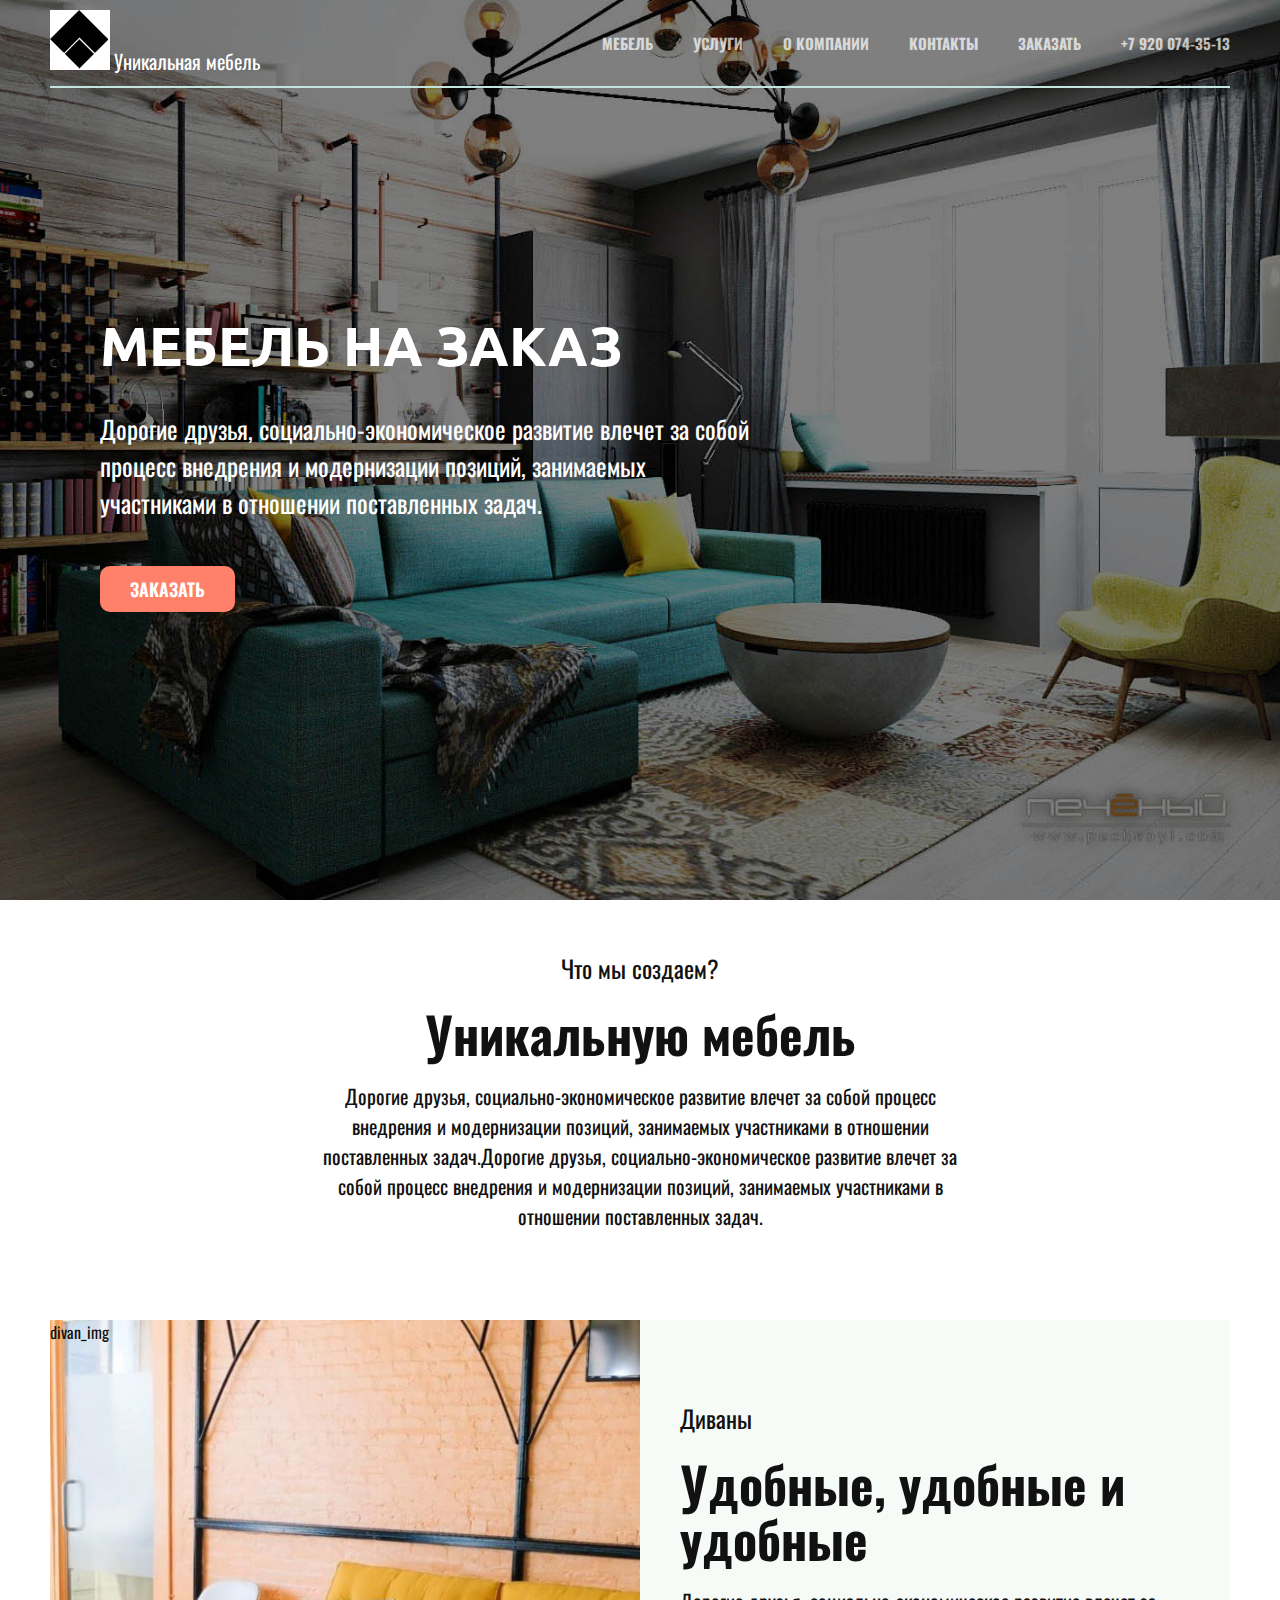
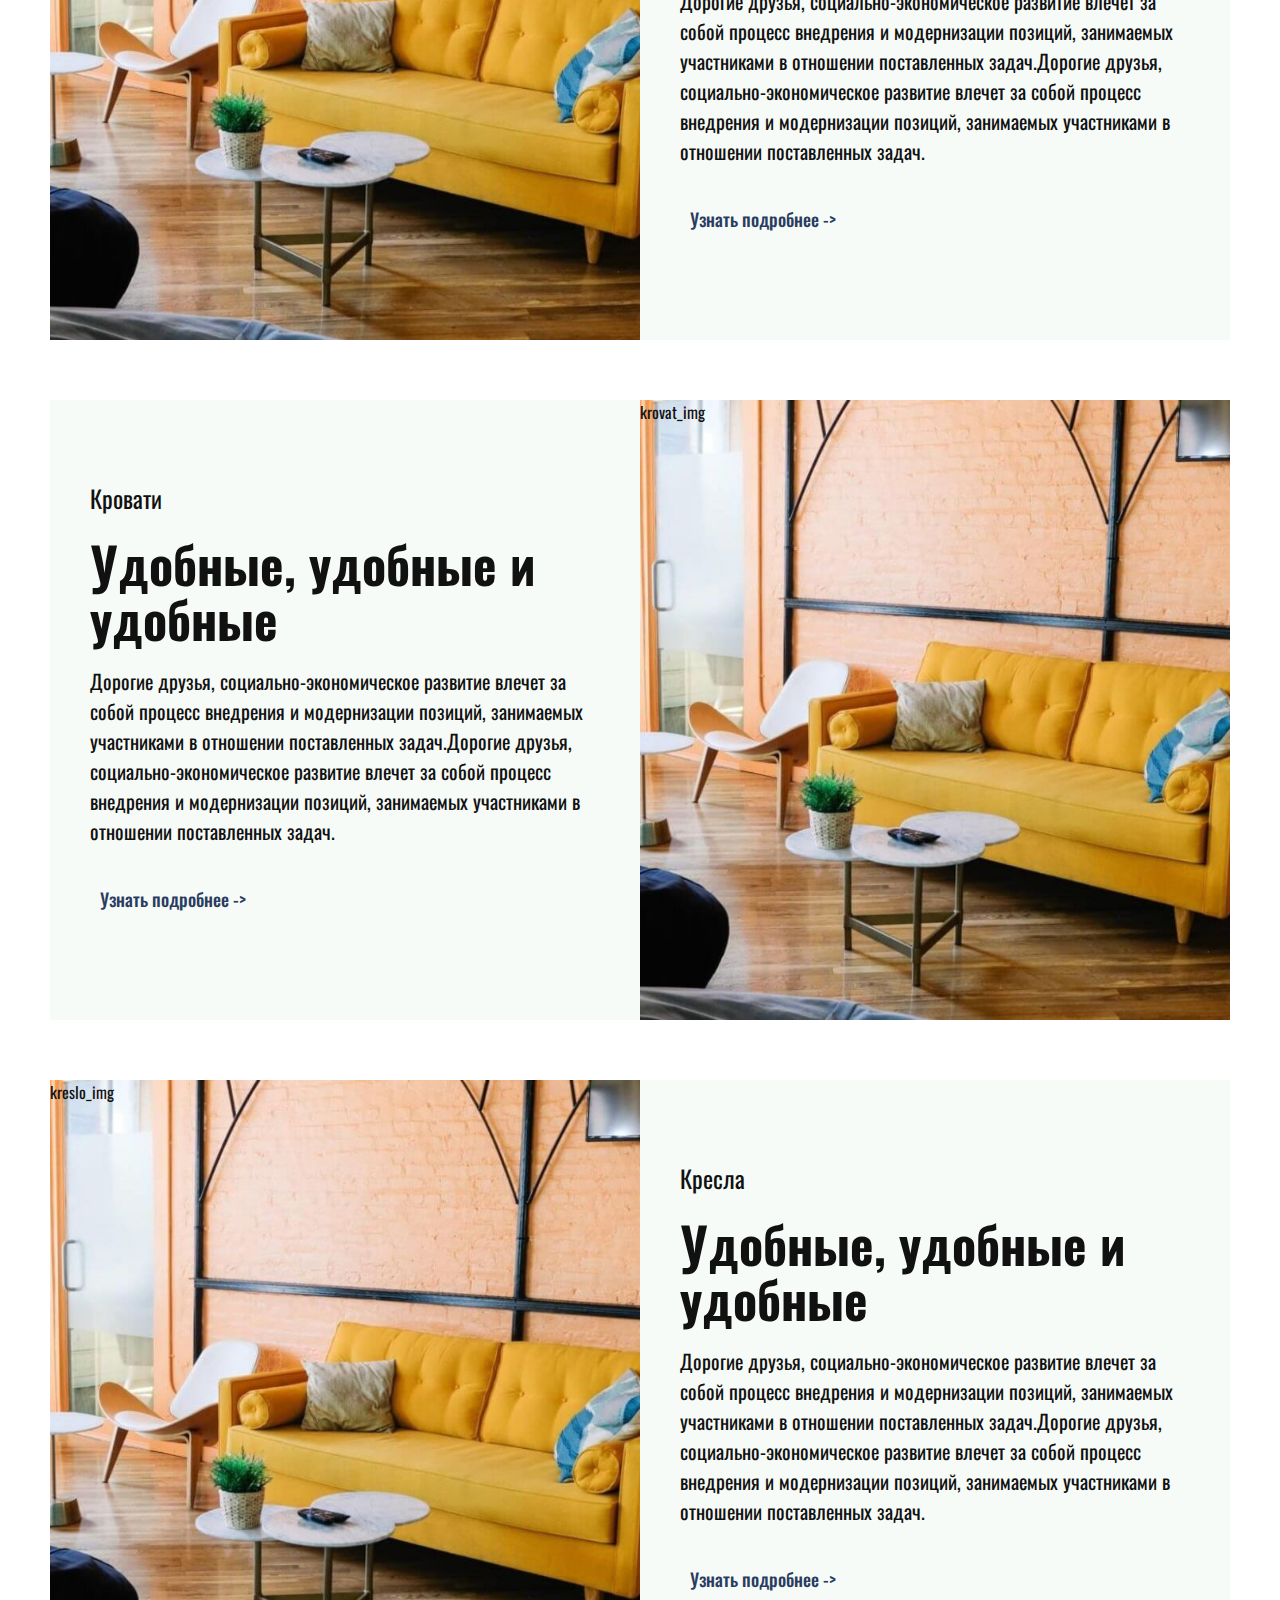
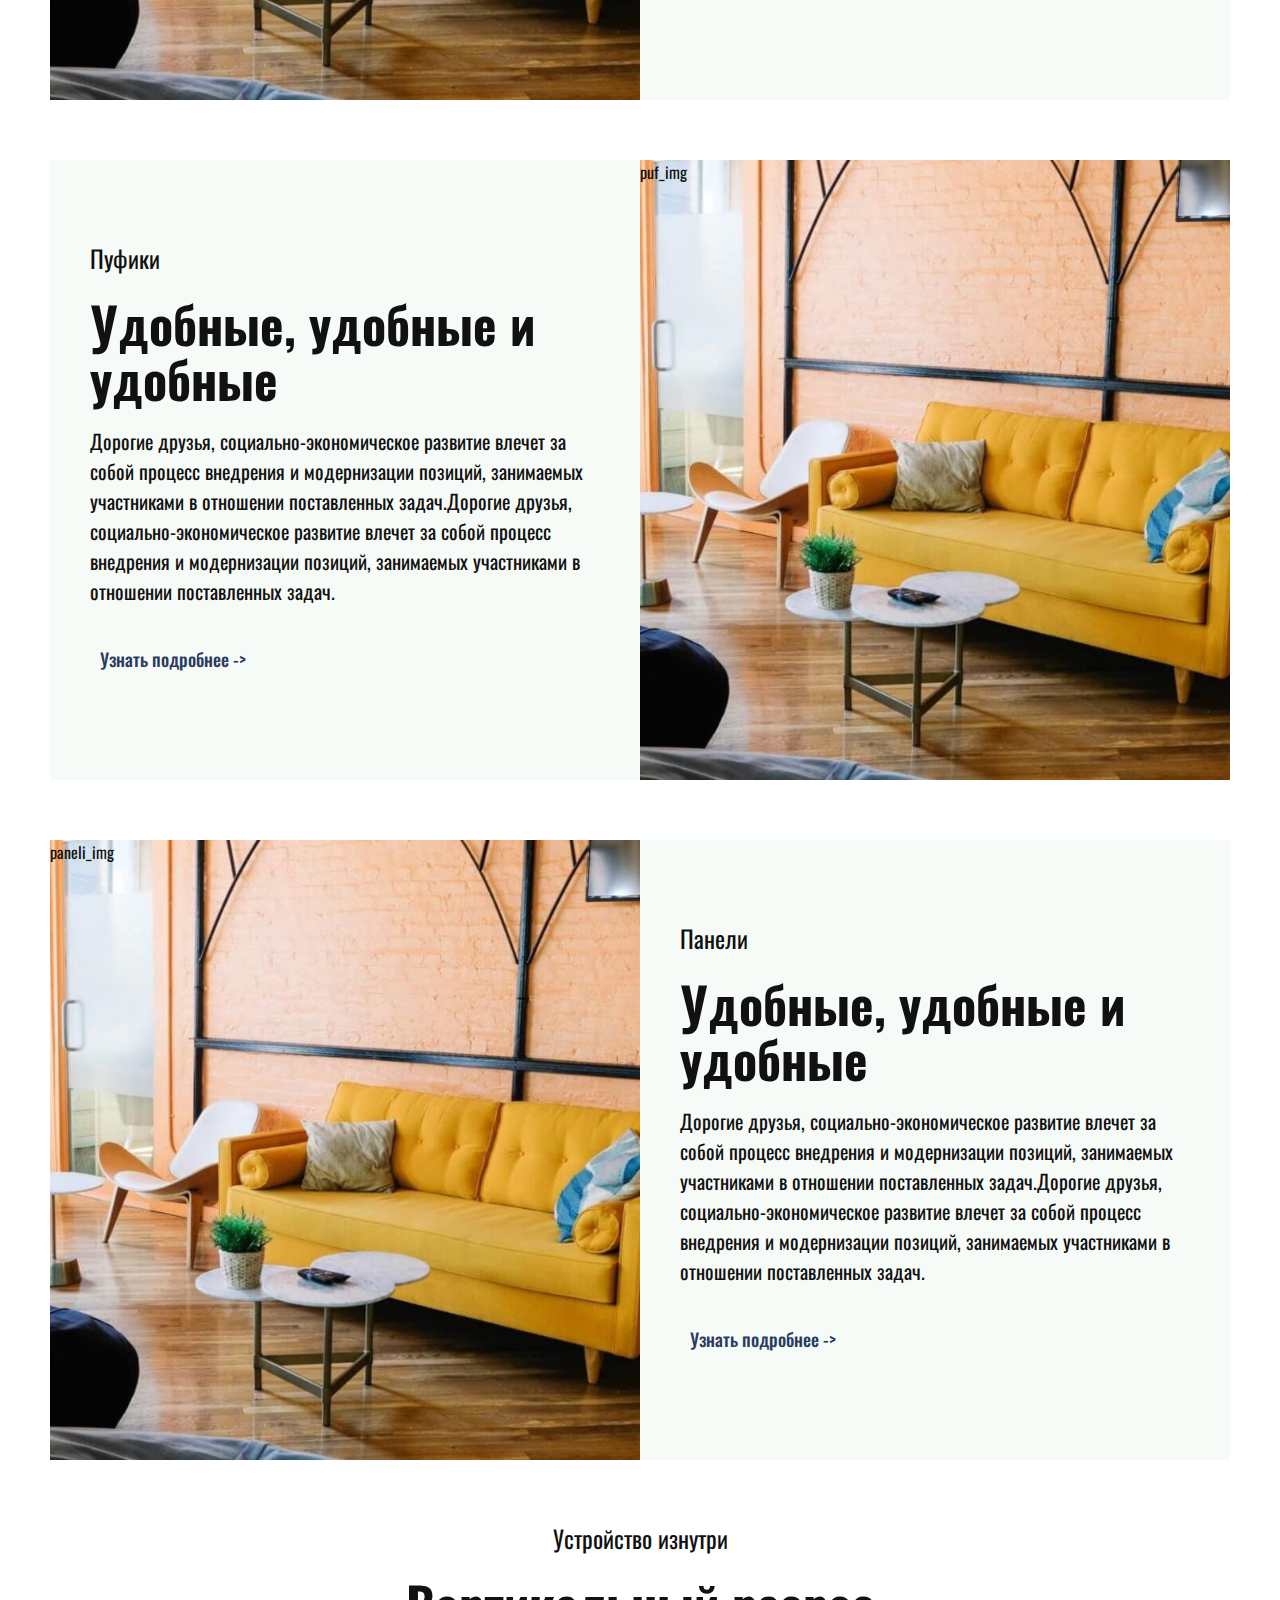
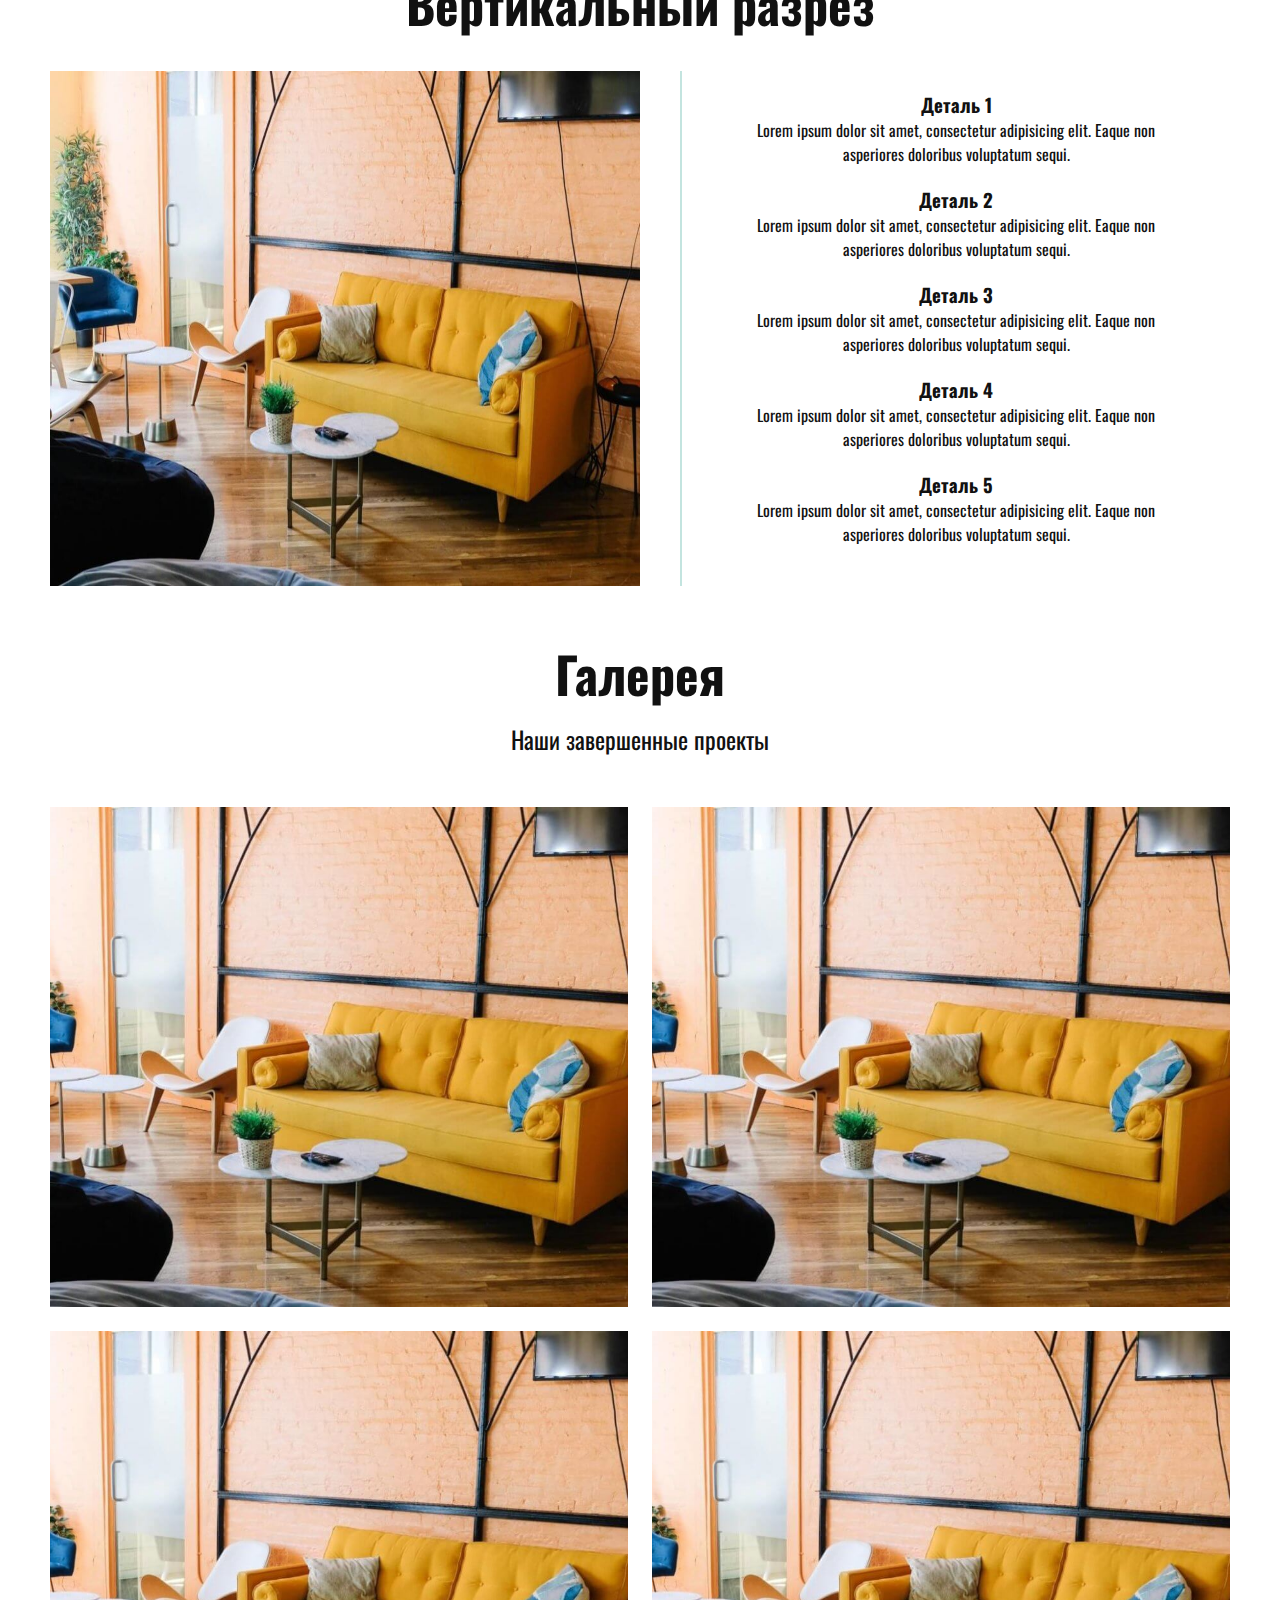
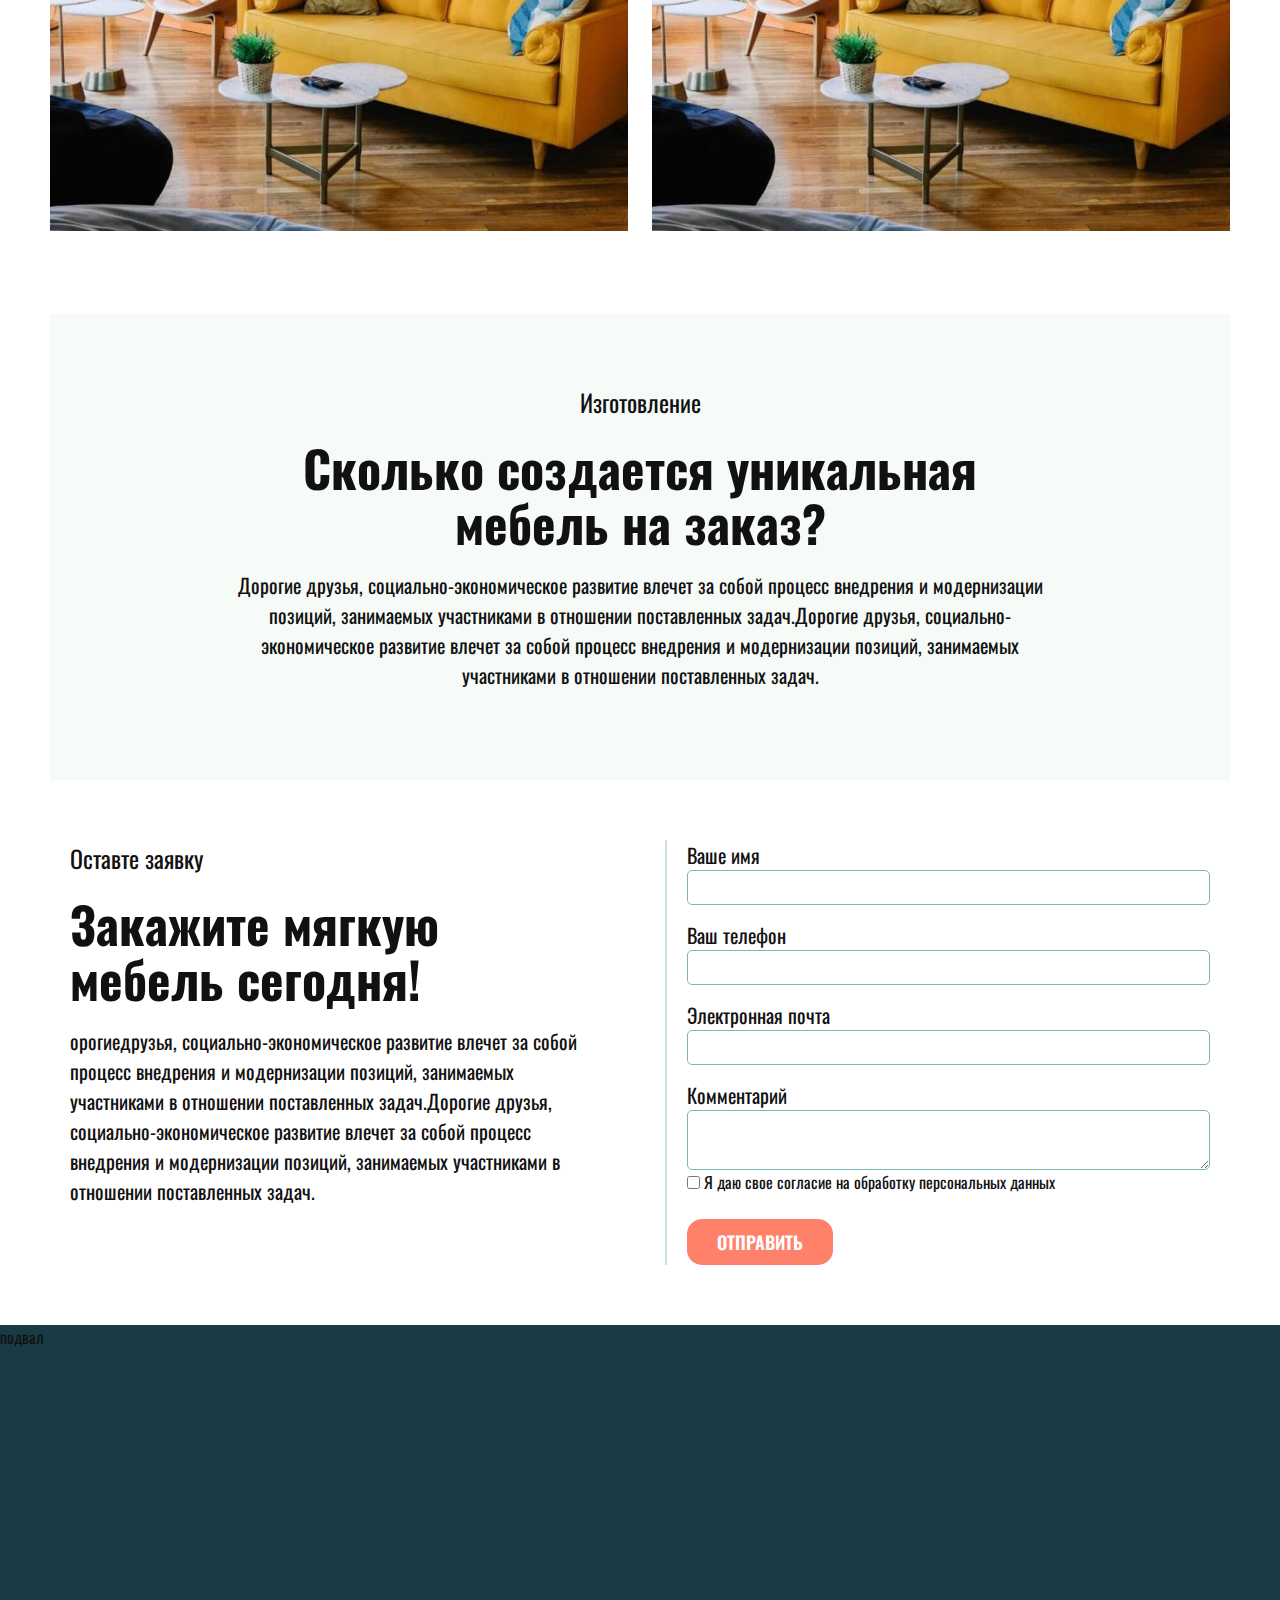
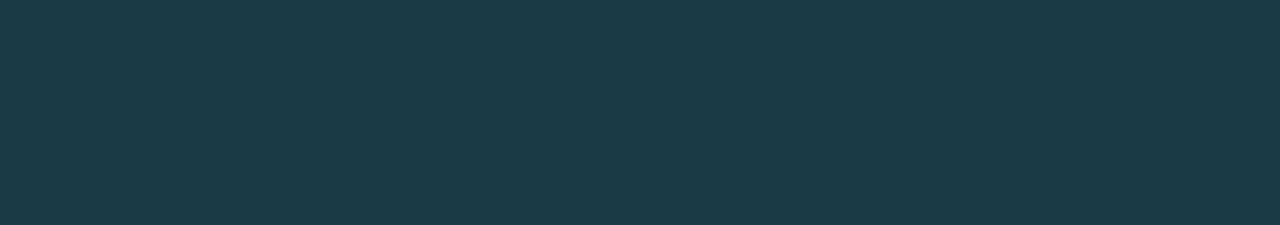
==== index.html @ 02af437c "test" ====
<!DOCTYPE html>
<html lang="ru">
<head>
	<meta charset="UTF-8">
	<link rel="stylesheet" href="css.css">
	<link href="https://fonts.googleapis.com/css2?family=Oswald:wght@200;300;400;600;700&family=Ubuntu:wght@400;700&display=swap" rel="stylesheet">
	<meta name="viewport" content="width=device-width, initial-scale=1.0">
	<title>новый №3</title>

</head>

<body>

	<!--header
==========================-->
	<header class="header">
		<div class="container">
			<div class="header_inner">
				<div class="header_logo">
					<img src="img/logo.png" alt="logo">
					<span class="name_logo">Уникальная мебель</span>
				</div>
				<nav class="nav">
					<a class="nav_link" href="index.html">мебель</a>
					<a class="nav_link" href="serviсes.html">услуги</a>
					<a class="nav_link" href="about.html">о компании</a>
					<a class="nav_link" href="contact.html">контакты</a>
					<a class="nav_link" href="#">заказать</a>
					<a class="nav_link" href="tel:+79200743513">+7 920 074-35-13</a>
				</nav>
			</div>
		</div>
	</header>
	
<!--intro
==========================-->
	<div class="intro">
		<div class="container">

			<div class="intro_inner">
				<h1 class="intro_h1">мебель на заказ</h1>
				<p class="intro_p">Дорогие друзья, социально-экономическое развитие влечет за собой процесс внедрения и модернизации позиций,
				 занимаемых участниками в отношении поставленных задач.</p>
				<button class="btn" type="button"> заказать </button>
			</div>		
		</div>
	</div>

<!--work
==========================-->
	<div class="work">
		<div class="container">
	
			<div class="work_inner">
				<p class="text_p">Что мы создаем?</p>
				<h2 class="text_h">Уникальную мебель</h2>
				<p class="text_p2">Дорогие друзья, социально-экономическое развитие влечет за собой процесс внедрения и модернизации позиций,
				 занимаемых участниками в отношении поставленных задач.Дорогие друзья, социально-экономическое развитие влечет за собой процесс
				 внедрения и модернизации позиций, занимаемых участниками в отношении поставленных задач.</p>
			</div>
		</div>
	</div>

<!--mebel-container
==========================-->
<div class="container">
	<div class="mebel_list">
			
		<div class="mebel">
			<div class="divan">
				<div class="mebel_img">divan_img</div>
				<div class="mebel_text">
					<p class="text_p">Диваны</p>
					<h2 class="text_h">Удобные, удобные и удобные</h2>
					<p class="text_p2">Дорогие друзья, социально-экономическое развитие влечет за собой процесс внедрения и модернизации позиций,
					 занимаемых участниками в отношении поставленных задач.Дорогие друзья, социально-экономическое развитие влечет за собой процесс
					 внедрения и модернизации позиций, занимаемых участниками в отношении поставленных задач.</p>
					 <a href="sofa.html" class="mebel_a_podrobnee">Узнать подробнее -> </a>
				</div>
			</div>
		</div>

		<div class="mebel">
			<div class="krovat">
				<div class="mebel_text">
					<p class="text_p">Кровати</p>
					<h2 class="text_h">Удобные, удобные и удобные</h2>
					<p class="text_p2">Дорогие друзья, социально-экономическое развитие влечет за собой процесс внедрения и модернизации позиций,
					 занимаемых участниками в отношении поставленных задач.Дорогие друзья, социально-экономическое развитие влечет за собой процесс
					 внедрения и модернизации позиций, занимаемых участниками в отношении поставленных задач.</p>
					 <a href="bedroom.html" class="mebel_a_podrobnee">Узнать подробнее -> </a>
				</div>
				<div class="mebel_img">krovat_img</div>
			</div>
		</div>
			
		<div class="mebel">
			<div class="kreslo">
				<div class="mebel_img">kreslo_img</div>
				<div class="mebel_text">
					<p class="text_p">Кресла</p>
					<h2 class="text_h">Удобные, удобные и удобные</h2>
					<p class="text_p2">Дорогие друзья, социально-экономическое развитие влечет за собой процесс внедрения и модернизации позиций,
					 занимаемых участниками в отношении поставленных задач.Дорогие друзья, социально-экономическое развитие влечет за собой процесс
					 внедрения и модернизации позиций, занимаемых участниками в отношении поставленных задач.</p>
					 <a href="armchair.html" class="mebel_a_podrobnee">Узнать подробнее -> </a>
				</div>
			</div>
		</div>

		<div class="mebel">
			<div class="puf">
				<div class="mebel_text">
					<p class="text_p">Пуфики</p>
					<h2 class="text_h">Удобные, удобные и удобные</h2>
					<p class="text_p2">Дорогие друзья, социально-экономическое развитие влечет за собой процесс внедрения и модернизации позиций,
					 занимаемых участниками в отношении поставленных задач.Дорогие друзья, социально-экономическое развитие влечет за собой процесс
					 внедрения и модернизации позиций, занимаемых участниками в отношении поставленных задач.</p>
					 <a href="pouf.html" class="mebel_a_podrobnee">Узнать подробнее -> </a>
				</div>
				<div class="mebel_img">puf_img</div>
			</div>
		</div>

		<div class="mebel">
			<div class="paneli">
				<div class="mebel_img">paneli_img</div>
				<div class="mebel_text">
					<p class="text_p">Панели</p>
					<h2 class="text_h">Удобные, удобные и удобные</h2>
					<p class="text_p2">Дорогие друзья, социально-экономическое развитие влечет за собой процесс внедрения и модернизации позиций,
					 занимаемых участниками в отношении поставленных задач.Дорогие друзья, социально-экономическое развитие влечет за собой процесс
					 внедрения и модернизации позиций, занимаемых участниками в отношении поставленных задач.</p>
					 <a href="panels.html" class="mebel_a_podrobnee">Узнать подробнее -> </a>
				</div>
			</div>
		</div>

	</div>
</div>

<!--srez
==========================-->
<div class="container">
	<div class="srez_hed">
		
		<p class="text_p">Устройство изнутри</p>
		<h2 class="text_h">Вертикальный разрез</h2>
	</div>

	<div class="srez">
		
			<img class="srez_img" src="img/мебель-на-з.jpg" alt="srez">

		<div class="srez_text">

			<div>
				<h3>Деталь 1</h3>
				<p class="srez_p">Lorem ipsum dolor sit amet, consectetur adipisicing elit. Eaque non asperiores doloribus voluptatum sequi. </p>

				<h3>Деталь 2</h3>
				<p class="srez_p">Lorem ipsum dolor sit amet, consectetur adipisicing elit. Eaque non asperiores doloribus voluptatum sequi. </p>

				<h3>Деталь 3</h3>
				<p class="srez_p">Lorem ipsum dolor sit amet, consectetur adipisicing elit. Eaque non asperiores doloribus voluptatum sequi. </p>

				<h3>Деталь 4</h3>
				<p class="srez_p">Lorem ipsum dolor sit amet, consectetur adipisicing elit. Eaque non asperiores doloribus voluptatum sequi. </p>

				<h3>Деталь 5</h3>
				<p class="srez_p">Lorem ipsum dolor sit amet, consectetur adipisicing elit. Eaque non asperiores doloribus voluptatum sequi. </p>
			</div>
		
		</div>

	</div>
</div>

<!--galery
==========================-->
<div class="container">

		<div class="galery_hed">
			<h2 class="text_h">Галерея</h2>
			<p class="text_p">Наши завершенные проекты</p>
		</div>

		<div class="galery">

			<a class="galery_a" href="bedroom.html">
				<div class="galery_cont">
					<h2 class="">мебель в гостиную</h2>
				</div>
			</a>

			<a class="galery_a" href="bedroom.html">	
				<div class="galery_cont">
					<h2 class="">мебель в спальню</h2>
				</div>
			</a>

			<a class="galery_a" href="bedroom.html">	
				<div class="galery_cont">
					<h2 class="">мебель в прихожую</h2>
				</div>
			</a>

			<a class="galery_a" href="bedroom.html">	
				<div class="galery_cont">
					<h2 class="">мебель на кухню</h2>
				</div>
			</a>

		</div>

</div>

<!--way
==========================-->
<div>
	<div></div>
	<div></div>
	<div></div>
	<div></div>
	<div></div>
</div>

<!--time-dev
==========================-->
<div class="time">
	<div class="container">
		<div class="time_dev">
			<div class="time_text">
				<p class="text_p">Изготовление</p>
				<h2 class="text_h">Сколько создается уникальная мебель на заказ?</h2>
				<p class="text_p2">Дорогие друзья, социально-экономическое развитие влечет за собой процесс внедрения и модернизации позиций,
			 	занимаемых участниками в отношении поставленных задач.Дорогие друзья, социально-экономическое развитие влечет за собой процесс
			 	внедрения и модернизации позиций, занимаемых участниками в отношении поставленных задач.</p>
			</div>
		</div>
	</div>
</div>
<!--forma
==========================-->
<div class="forma">
	<div class="container">

		<div class="forma_box">

			<div class="forma_text">
				<p class="text_p">Оставте заявку</p>
					<h2 class="text_h">Закажите мягкую мебель сегодня!</h2>
					<p class="text_p2">	
						орогиедрузья, социально-экономическое развитие влечет за собой процесс внедрения и модернизации позиций,
						занимаемых участниками в отношении поставленных задач.Дорогие друзья, социально-экономическое развитие влечет за собой процесс
					 внедрения и модернизации позиций, занимаемых участниками в отношении поставленных задач.</p>
			</div>


			<div class="forma_form">
				<form class="form" action="#" method="post">
					
				
					<label class="form_label" for="">Ваше имя</label>
					<input class="form_input" type="text" name="input_name">
				
				
					<label class="form_label" for="">Ваш телефон</label>
					<input class="form_input" type="tel" name="input_phone">
			
				
					<label class="form_label" for="">Электронная почта</label>
					<input class="form_input" type="text" name="input_mail">
				
					<label class="form_label" for="">Комментарий</label>
					<textarea class="form_comm" name="form_comm" id="" cols="30" rows="3"></textarea>
				 	
					 <div>
						<input type="checkbox" value="yes" name="input_privat">
						<label for="">Я даю свое согласие на обработку персональных данных</label>
					 </div>

					 <div>
					 	<button class="form_btn">Отправить</button>
					 	
					 </div>


				</form>
			</div>

		</div>

	</div>
</div>
<!--footer
==========================-->
<footer class="footer">
	подвал
</footer>



</body>

</html>
---- css.css ----
*,:before,:after{
	box-sizing: border-box;
	padding:0;
	margin: 0;
}



body{
	margin: 0;
	padding: 0;
	font-family: 'Oswald', sans-serif;
/*font-family: 'Ubuntu', sans-serif;*/
	font-size: 16px;
	background-color: #fff;
	color: #111;
	/*-webkit-font-smoothing:antialiased;*/	

}


/*conteiner
==========================*/
.container{
	width: 100%;
	max-width: 1180px;
	margin: 0 auto;
	margin-bottom: 60px;
}

/*
screen-sm : 576px;
screen-md : 768px;
screen-lg : 992px; v
screen-xl : 1200px; v

screen-sm-max : 767px
screen-md-max : 991px
screen-lg-max : 1999px

*/


/*header
==========================*/
.header{
	height: 80px;
	width: 100%;
	position: absolute;
	top: 0;
	left: 0;
	z-index: 1000;
	padding-left: 10px;
	padding-right: 10px;
}

.header_inner{
	display: flex;
	justify-content: space-between;
	padding: 10px 0;
	border-bottom: 2px solid #C3E4DF;
	align-items: center;
}
.name_logo{

	font-size: 20px;
	color:#fff;
}

/*nav
==========================*/

.nav{
	display: flex;
	font-size: 15px;
	font-weight: 700;
	text-transform: uppercase;
}

.nav_link{
	margin-left: 40px;
	color: #fff;
	text-decoration: none;
	opacity:.7;

	transition: opacity, transform .1s linear;
}

.nav_link:hover{
	opacity:1;
	transform: scale(1.05);
}



/*intro
==========================*/
.intro{
	display: flex;
	flex-direction: column;
	justify-content: center;
	height: 100vh;
	padding-top: 80px;
	background: #313030 url(img/hero1.jpg) center no-repeat;
	background-size: cover;
	color: #fff;
}

.intro_inner{
	width: 650px;
	max-width: 970px;
	margin-left: 50px;

}

.intro_h1{
	font-family:'Ubuntu', sans-serif;
	margin: 0;
	font-size: 55px;
	color: #fff;
	font-weight: 700;
	text-transform: uppercase;
	margin-bottom: 30px;
}

.intro_p{
	font-size: 25px;
	color:#fff;
}

.btn{
	margin-top: 25px;
	display: inline-block;
	border: 0;
	font-family: 'Oswald', sans-serif;
	color: #fff;
	font-weight: 600;
	font-size: 18px;
	padding: 10px 30px;
	border-radius: 10px;
	background-color:  #FF8169;
	border: none;
	vertical-align: top;
	text-transform: uppercase;
	cursor: pointer;
	transition: background-color, transform .1s linear;
}
.btn:hover{
	background-color: #FF6B4D;
	transform: scale(1.03);

}


/*work
==========================*/
.work{
	height: 420px;
	display: flex;
	flex-direction: column;
	justify-content: center;
	text-align: center;
	color: #111;
}

.work_inner{
	padding-top: 40px;
	width: 100%;
	max-width: 720px;
	margin: 0 auto;
	padding-left: 25px;
	padding-right: 25px;
}

.text_p{
	font-size: 24px;
	font-weight: 400;
	
}

.text_h{
	font-size: 50px;
	font-weight: 700;
	margin-bottom: 20px;
	line-height: 1.1em;
}

.text_p2{
	font-size: 20px;
}

@media (max-width: 991px){
	.text_p{
		font-size: 22px;
	}
	.text_h{
		font-size: 45px;
	}
	.text_p2{
		font-size: 18px;
	}
}

/*mebel- container
==========================*/
.mebel{
	background-color: #F6FBF7;
	display: flex;
	margin-bottom: 60px;
}

.mebel_text{
	width: 50%;
	justify-content: flex-end;

}

.mebel_img{
	width: 50%;
	height: 620px;
	background: url(img/мебель-на-з.jpg) center / cover no-repeat;
	justify-content: flex-end;
}

.mebel_a_podrobnee{
	display: inline-block;
	color: #2A3B61;
	font-size: 18px;
	font-weight: 500;
	text-decoration: none;
	margin-top: 20px;
	margin-left: 10px;
	transition:color, transform .1s linear;

}
.mebel_a_podrobnee:hover{
	color: #061840;
	transform:scale(1.1,1.1);
}

.divan{
	display: flex;
}
.krovat{
	display: flex;
}
.kreslo{
	display: flex;
}
.puf{
	display: flex;
}
.paneli{
	display: flex;
}

@media (max-width: 1999px){
	.mebel_text{
		padding: 80px 40px;
	}
}

@media (max-width: 991px){
	.mebel_text{
		padding: 60px 30px;
	}
}

@media (max-width: 767px ){
	.divan{
		flex-direction:column;
	}
	.krovat{
		flex-direction:column;
	}
	.kreslo{
		flex-direction:column;
	}
	.puf{
		flex-direction:column;
	}
	.paneli{
		flex-direction:column;
	}
	.mebel_img{
		width: 100%;
		order: -1;
		height: 470px;
	}
	.mebel_text{
		width: 100%;
		padding: 30px 25px;
	}
	.text_p{
		font-size: 20px;
	}
	.text_h{
		font-size: 40px;
	}
	.text_p2{
		font-size: 16px;
	}
}

/*srez
==========================*/

.srez_hed{

	justify-content: center;
	text-align: center;
	margin: 40px;
}

.srez{
	display: flex;
}

.srez_img{
	display: flex;
	width: 50%;
	margin-right: 40px;

}
.srez_text{
	border-left: 2px solid #C3E4DF;
	padding: 20px 50px;
	width: 50%;
	justify-content: center;
	text-align: center;

}
p{
	margin-bottom: 20px;
}

@media (max-width: 767px ){
	.srez{
		flex-direction: column;
	}
	.srez_img{
		width: 100%;
	}
	.srez_text{
		width: 100%;
	}
}


/*galery
==========================*/
.galery_hed{
	flex-direction: column;
	justify-content: center;
	text-align: center;
	margin-bottom: 50px;
}
.galery{
	display:flex;
	flex-wrap: wrap;
	justify-content: space-between;
	margin-bottom: 50px;
}
.galery_a{
	width: 49%;
	height: 500px;
	background: url(img/мебель-на-з.jpg) center / cover no-repeat;
	margin-bottom: 2%;
	text-decoration: none;
}
.galery_cont{
	height: 100%;
	text-transform: uppercase;
	display: flex;
	color: #fff;
	justify-content: center;
	align-items: center;
	background-color: rgba(25,59,70, 0.5);
	opacity: 0;
	transition: opacity 0.2s linear;
}
.galery_cont:hover{
	opacity: 1;
}

@media (max-width: 767px ){
	.galery{
		flex-direction: column;
	}
	.galery_a{
		width: 100%;
	}
}

/*way
==========================*/


/*time-dev
==========================*/
.time_dev{
	background-color: #F6FBF7;
	height: 100%;
	display: block;
	justify-self: content;
	text-align: center;
	padding-bottom: 70px;
	

}
.time_text{
	padding-top: 70px;
	width: 70%;

	max-width: 970px;
	margin: 0 auto;
}

/*forma
==========================*/
.forma{

}

.forma_box{
	display: flex;
}
.forma_text{
	width: 49%;
	padding: 0 20px;
}


.forma_form{
	flex-direction: column;
	width: 49%;
	margin-left: 50px;
	border-left: 2px solid #C3E4DF;
	padding: 0 20px;
}
.form{
	display: flex;
	flex-direction: column;
}

.form_label{
	font-size: 20px;
}
.form_input{
	margin-bottom: 15px;
	height: 35px;
	padding: 10px;
	font-size: 20px;
	border: 1px solid #75BBB1;
	border-radius: 5px;
}
.form_comm{
	height: 60px;
	padding: 10px;
	font-size: 20px;
	color: #000;
	border: 1px solid #75BBB1;
	border-radius: 5px;
}


.form_btn{
	margin-top: 25px;
	display: inline-block;
	border: 0;
	font-family: 'Oswald', sans-serif;
	color: #fff;
	font-weight: 600;
	font-size: 18px;
	padding: 10px 30px;
	border-radius: 15px;
	background-color: #FF8169;
	border: none;
	vertical-align: top;
	text-transform: uppercase;
	cursor: pointer;
	transition: background-color, transform .2s linear;
}
.form_btn:hover{
	background-color: #FF6B4D;
	transform: scale(1.03);
}

@media (max-width: 767px){
	.forma_box{
		flex-direction: column;
	}
	.forma_text{
		width: 100%;
	}
	.forma_form{
		width: 100%;
		margin:30px 0;
		margin-left: 0;
		border-left: none;
	}
}


/*footer
==========================*/
.footer{
	background-color: #193B46;
	height: 500px;
}
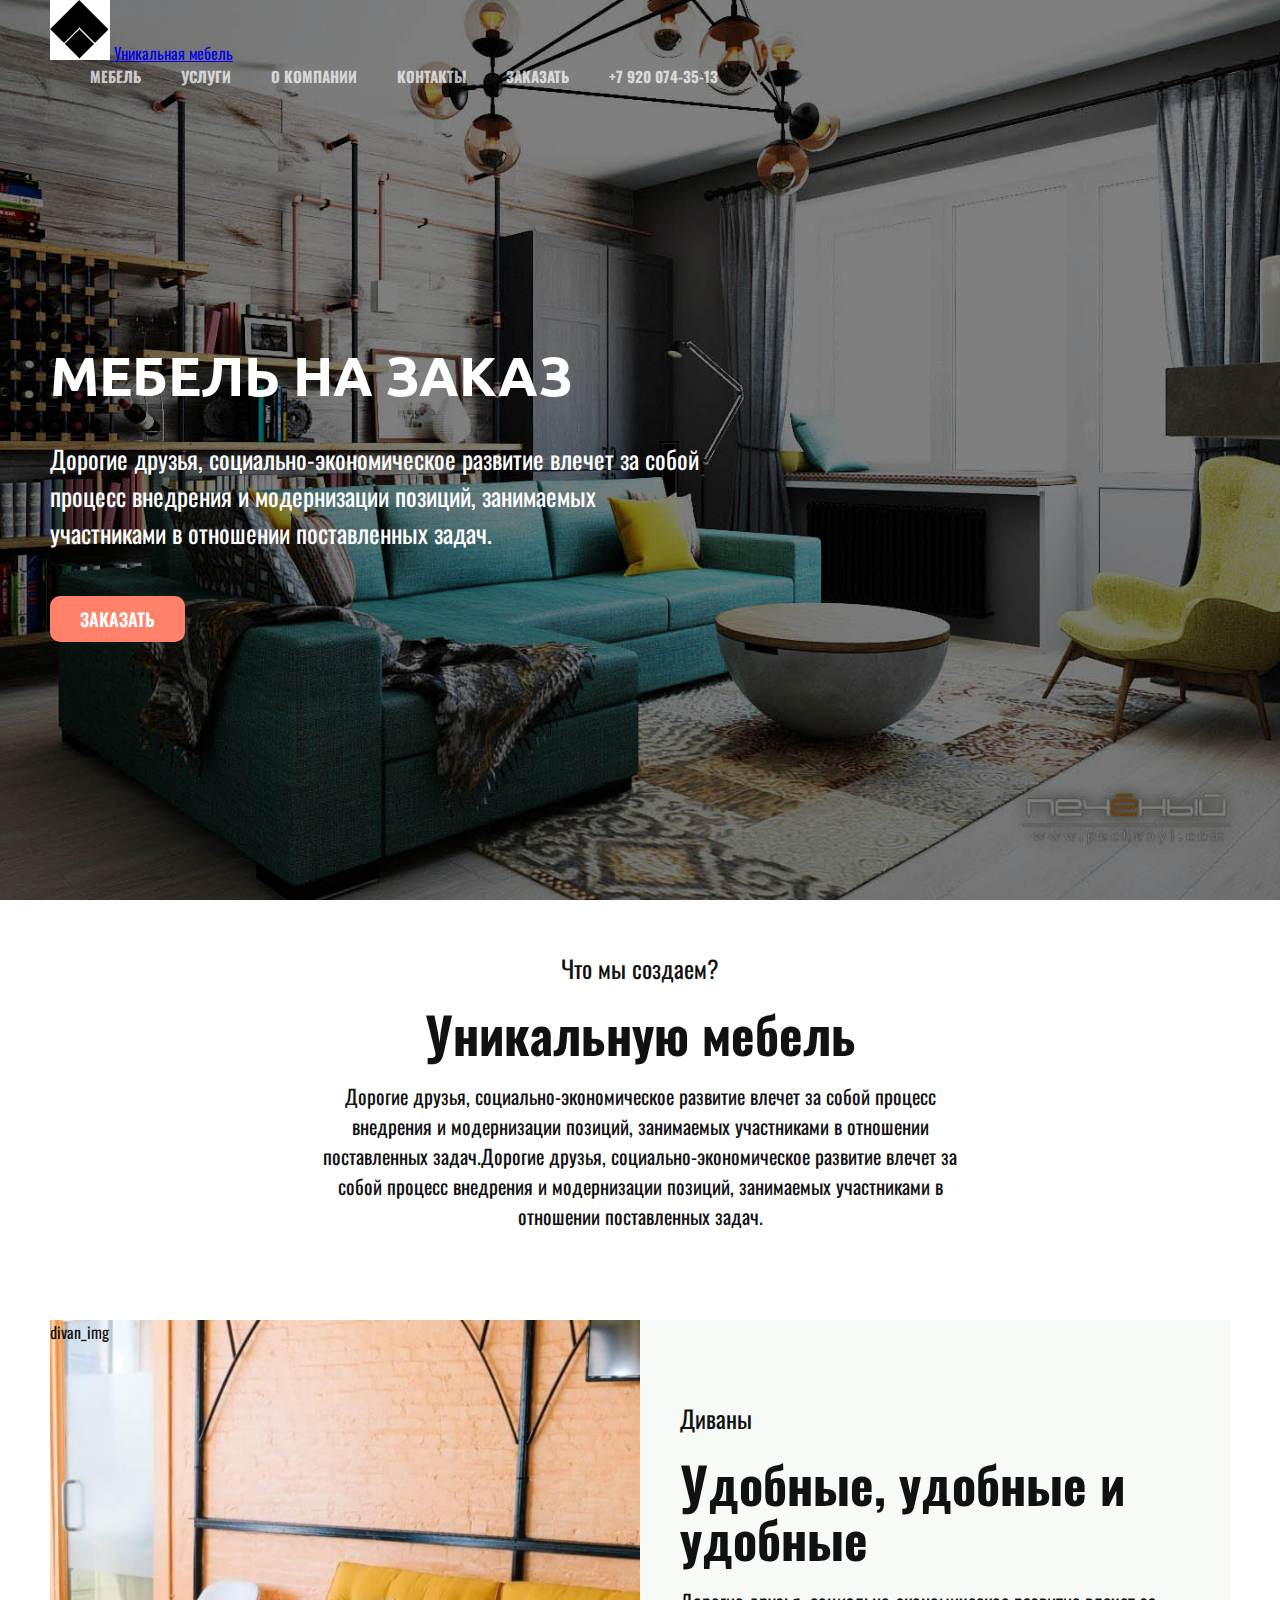
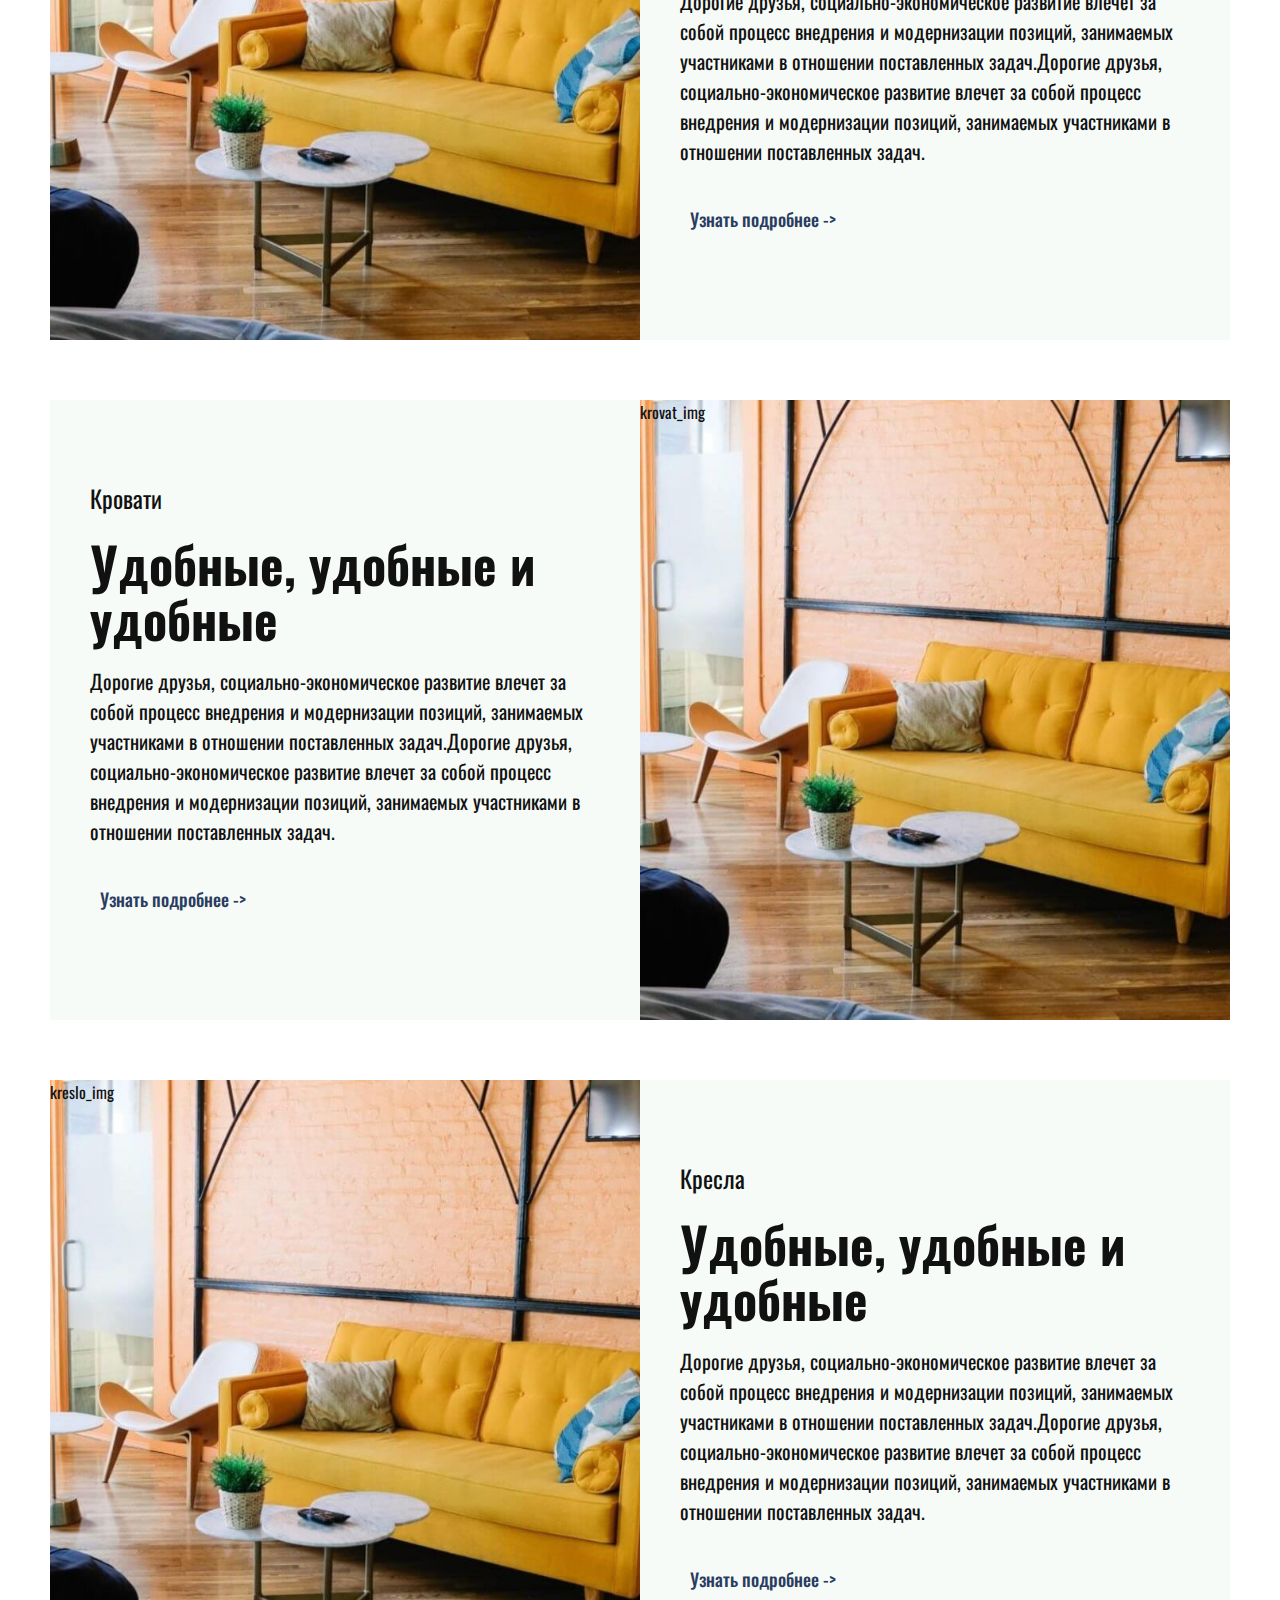
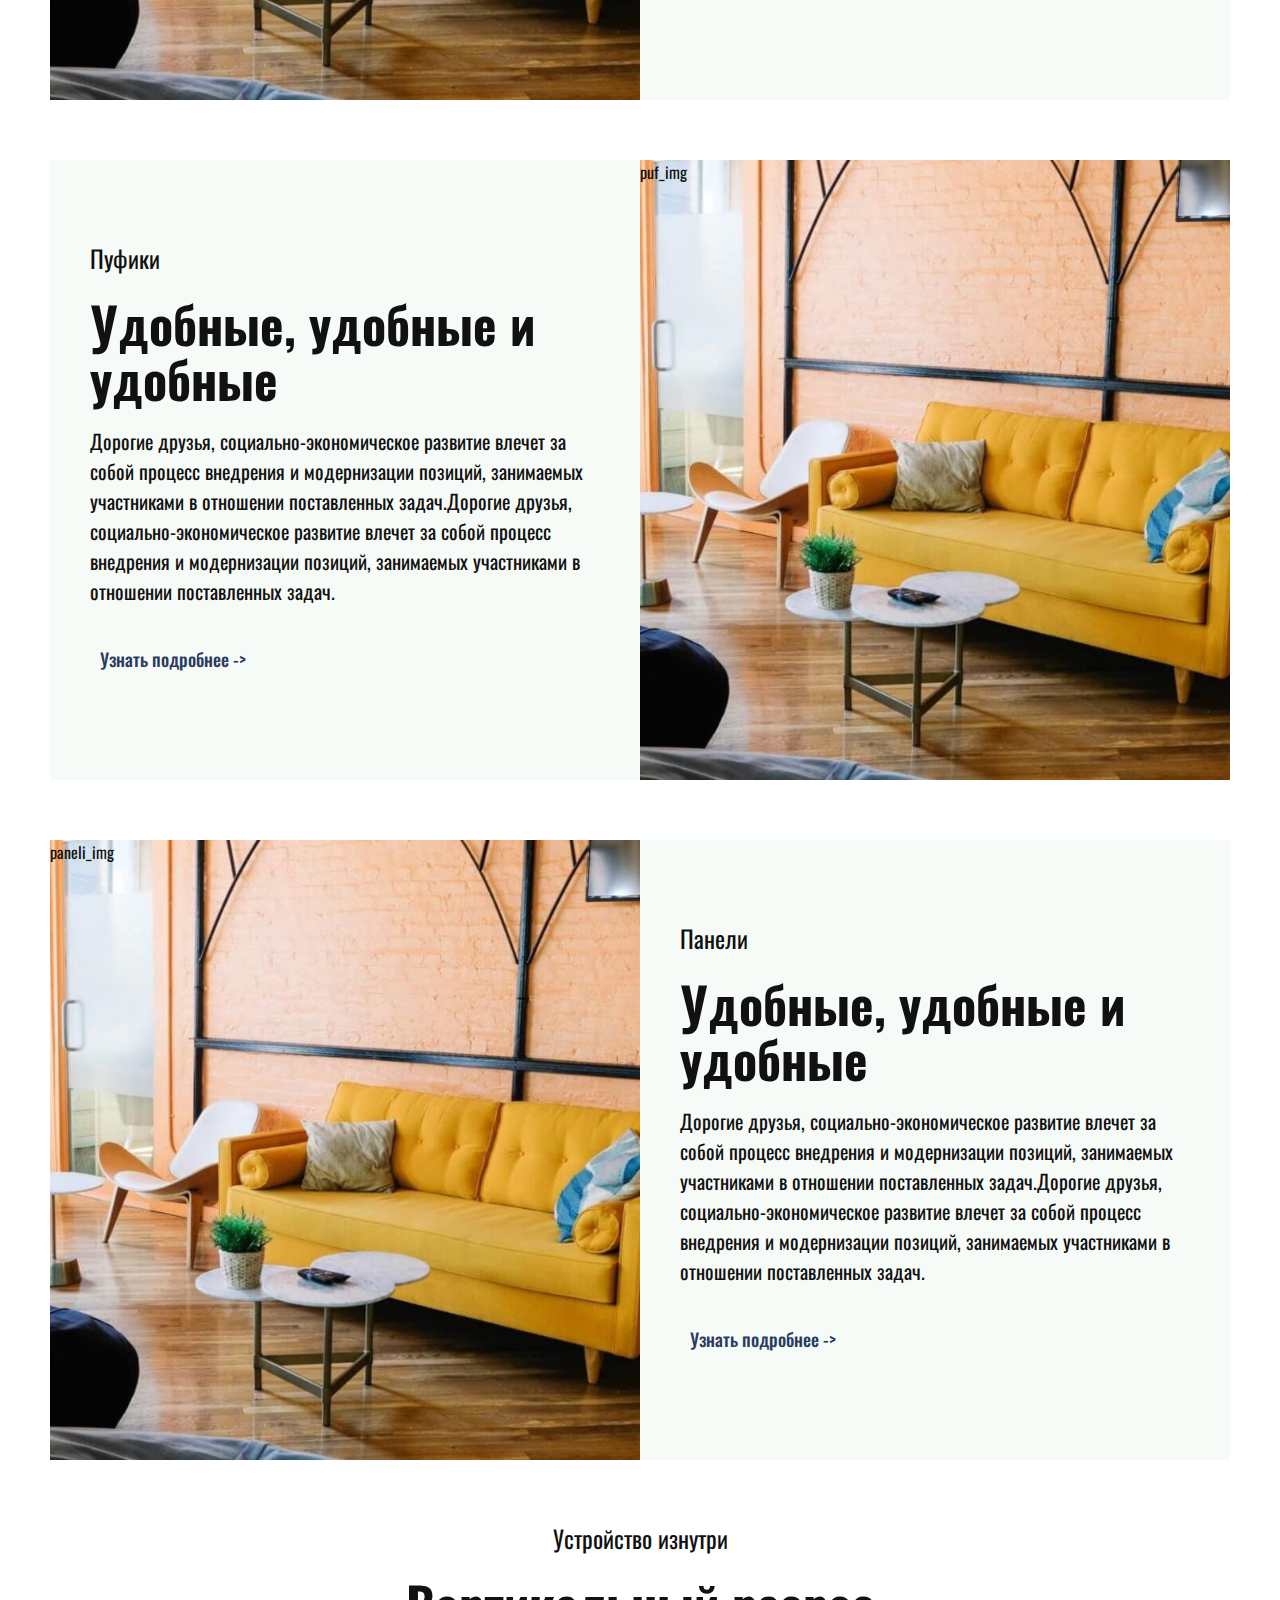
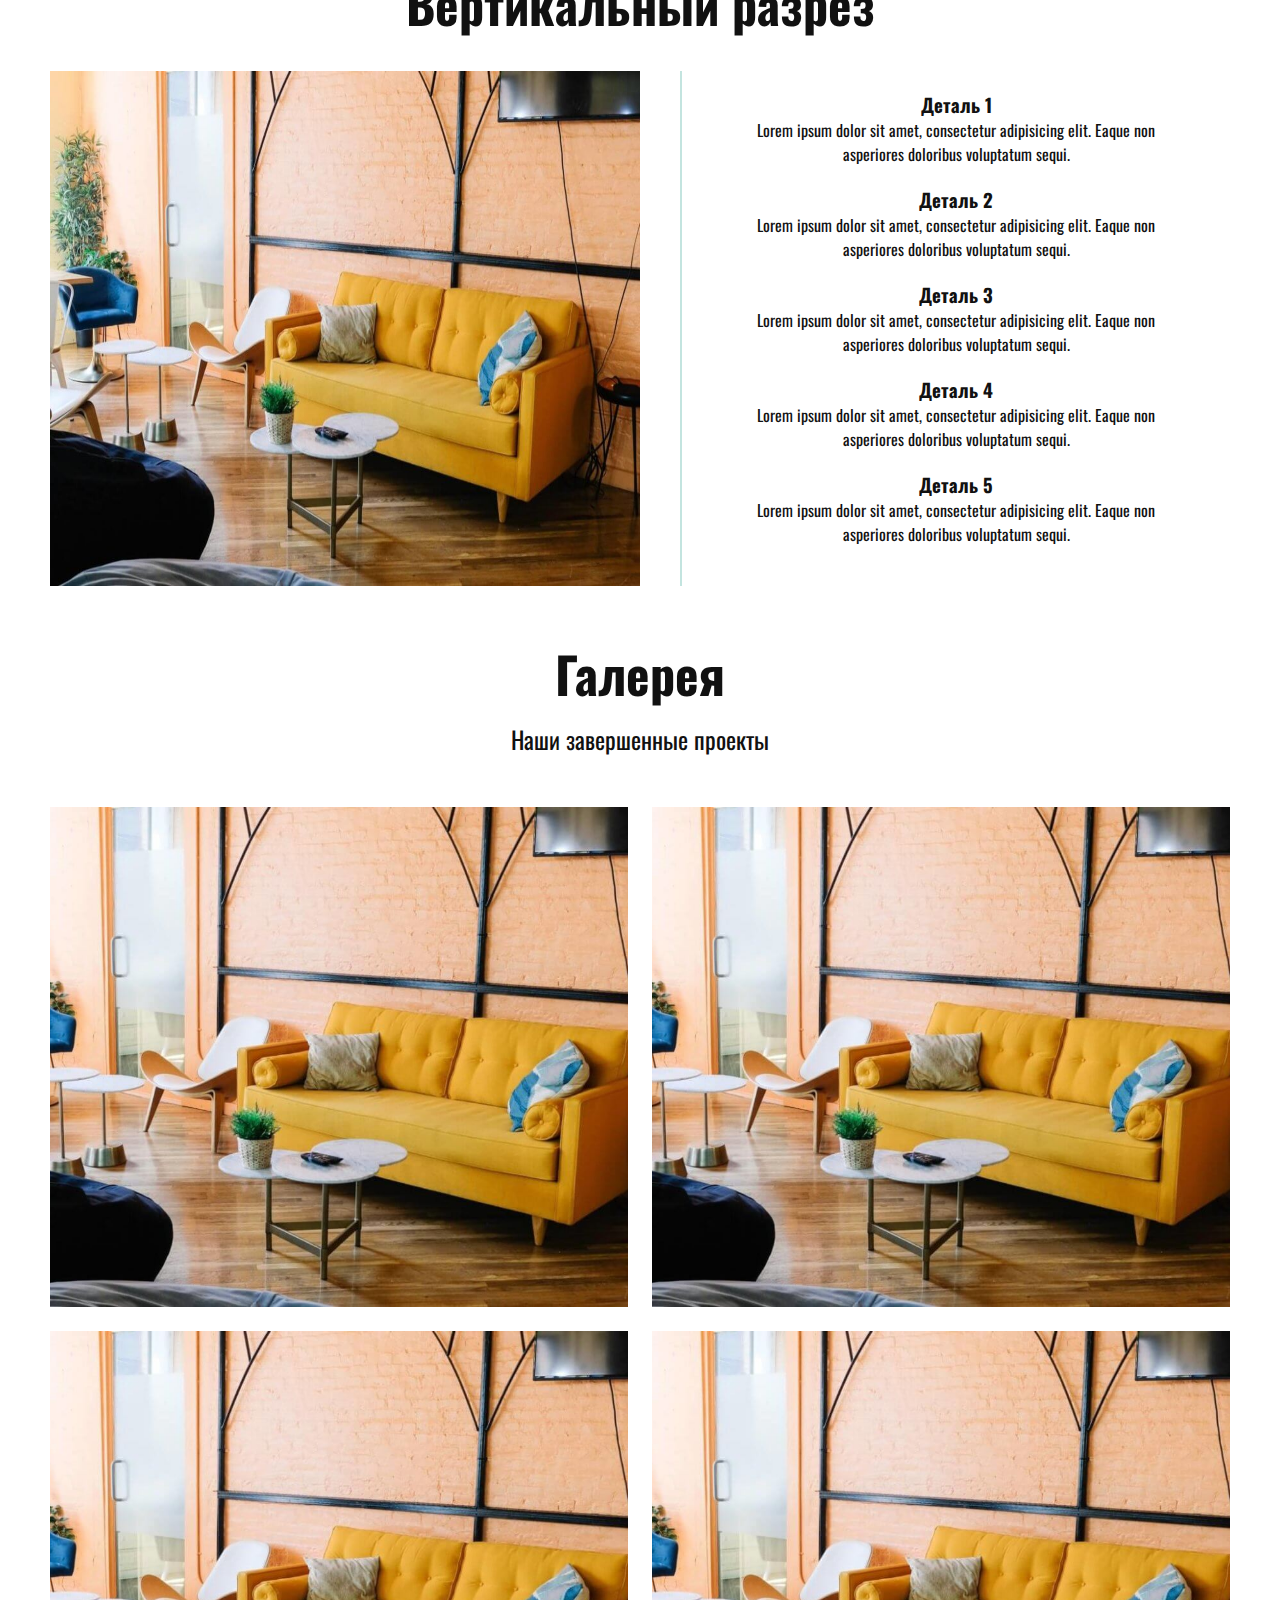
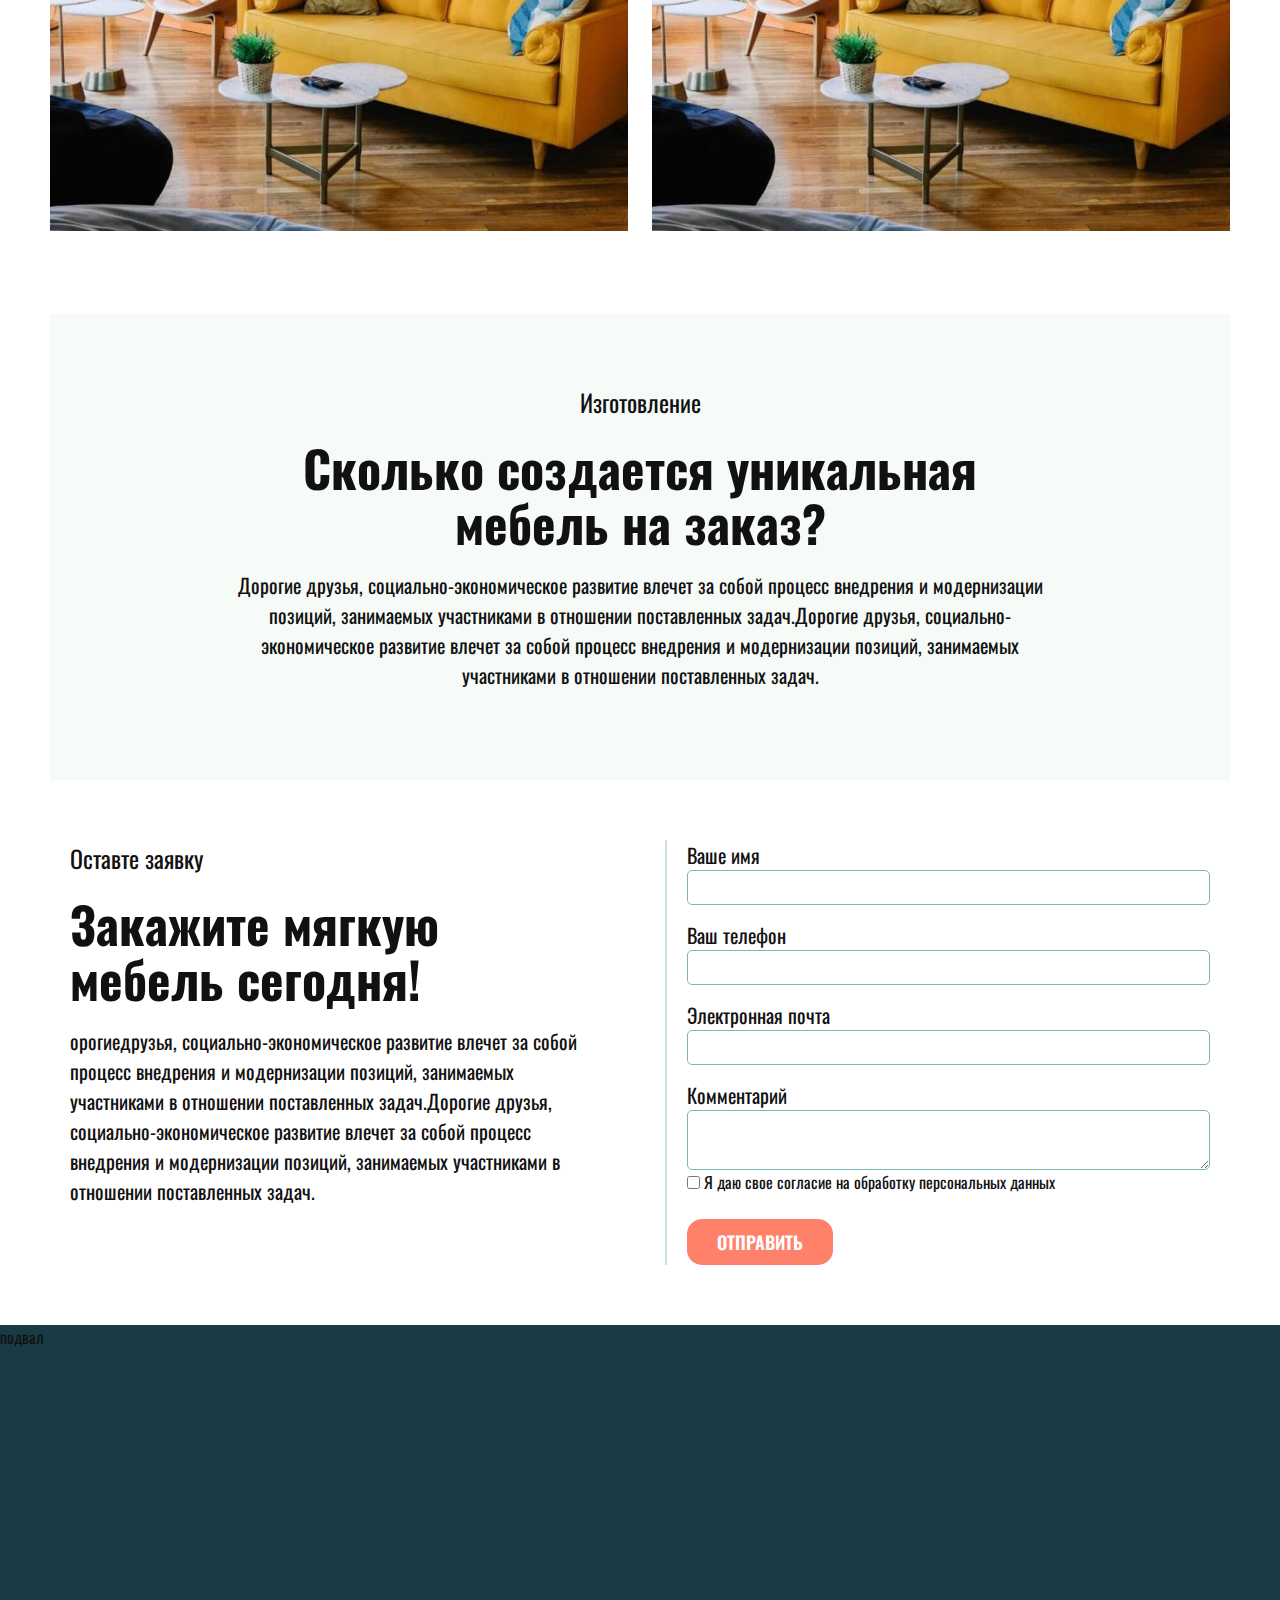
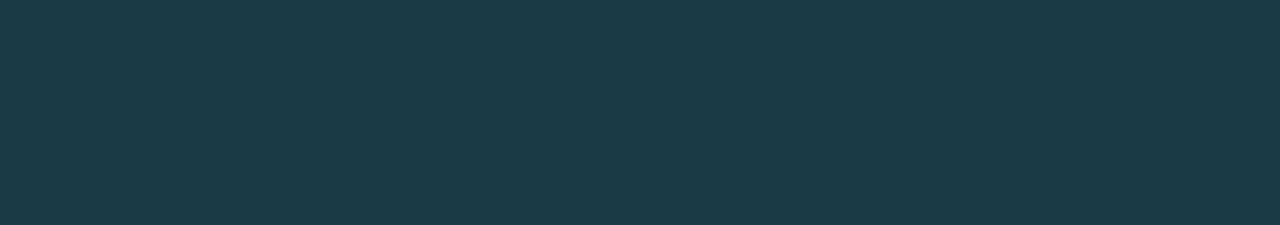
==== commit 44597cc4: "Add files via upload" ====
--- a/index.html
+++ b/index.html
@@ -6,36 +6,41 @@
 	<link href="https://fonts.googleapis.com/css2?family=Oswald:wght@200;300;400;600;700&family=Ubuntu:wght@400;700&display=swap" rel="stylesheet">
 	<meta name="viewport" content="width=device-width, initial-scale=1.0">
 	<title>новый №3</title>
-
 </head>
 
 <body>
 
 	<!--header
 ==========================-->
-	<header class="header">
-		<div class="container">
-			<div class="header_inner">
-				<div class="header_logo">
-					<img src="img/logo.png" alt="logo">
-					<span class="name_logo">Уникальная мебель</span>
-				</div>
-				<nav class="nav">
-					<a class="nav_link" href="index.html">мебель</a>
-					<a class="nav_link" href="serviсes.html">услуги</a>
-					<a class="nav_link" href="about.html">о компании</a>
-					<a class="nav_link" href="contact.html">контакты</a>
-					<a class="nav_link" href="#">заказать</a>
-					<a class="nav_link" href="tel:+79200743513">+7 920 074-35-13</a>
-				</nav>
-			</div>
-		</div>
-	</header>
+<header class="header">
+	<div class="container">
+		<div class="header_body">
+			<a class="header_logo" href="index.html">
+				<img src="img/logo.png" alt="">
+				<h class="logo_name">Уникальная мебель</h>
+			</a>
+
+			<div class="menu_burger">
+				<span></span>
+			</div>
+
+			<nav class="nav">
+				<a class="nav_link" href="index.html">мебель</a>
+				<a class="nav_link" href="serviсes.html">услуги</a>
+				<a class="nav_link" href="about.html">о компании</a>
+				<a class="nav_link" href="contact.html">контакты</a>
+				<a class="nav_link" href="#">заказать</a>
+				<a class="nav_link" href="tel:+79200743513">+7 920 074-35-13</a>
+			</nav>
+		</div>
+
+	</div>
+</header>
+			
 	
 <!--intro
 ==========================-->
 	<div class="intro">
-		<div class="container">
 
 			<div class="intro_inner">
 				<h1 class="intro_h1">мебель на заказ</h1>
@@ -43,7 +48,7 @@
 				 занимаемых участниками в отношении поставленных задач.</p>
 				<button class="btn" type="button"> заказать </button>
 			</div>		
-		</div>
+
 	</div>
 
 <!--work
@@ -150,7 +155,7 @@
 
 	<div class="srez">
 		
-			<img class="srez_img" src="img/мебель-на-з.jpg" alt="srez">
+		<img class="srez_img" src="img/мебель-на-з.jpg" alt="srez">
 
 		<div class="srez_text">
 
@@ -300,7 +305,6 @@
 </footer>
 
 
-
 </body>
 
 </html>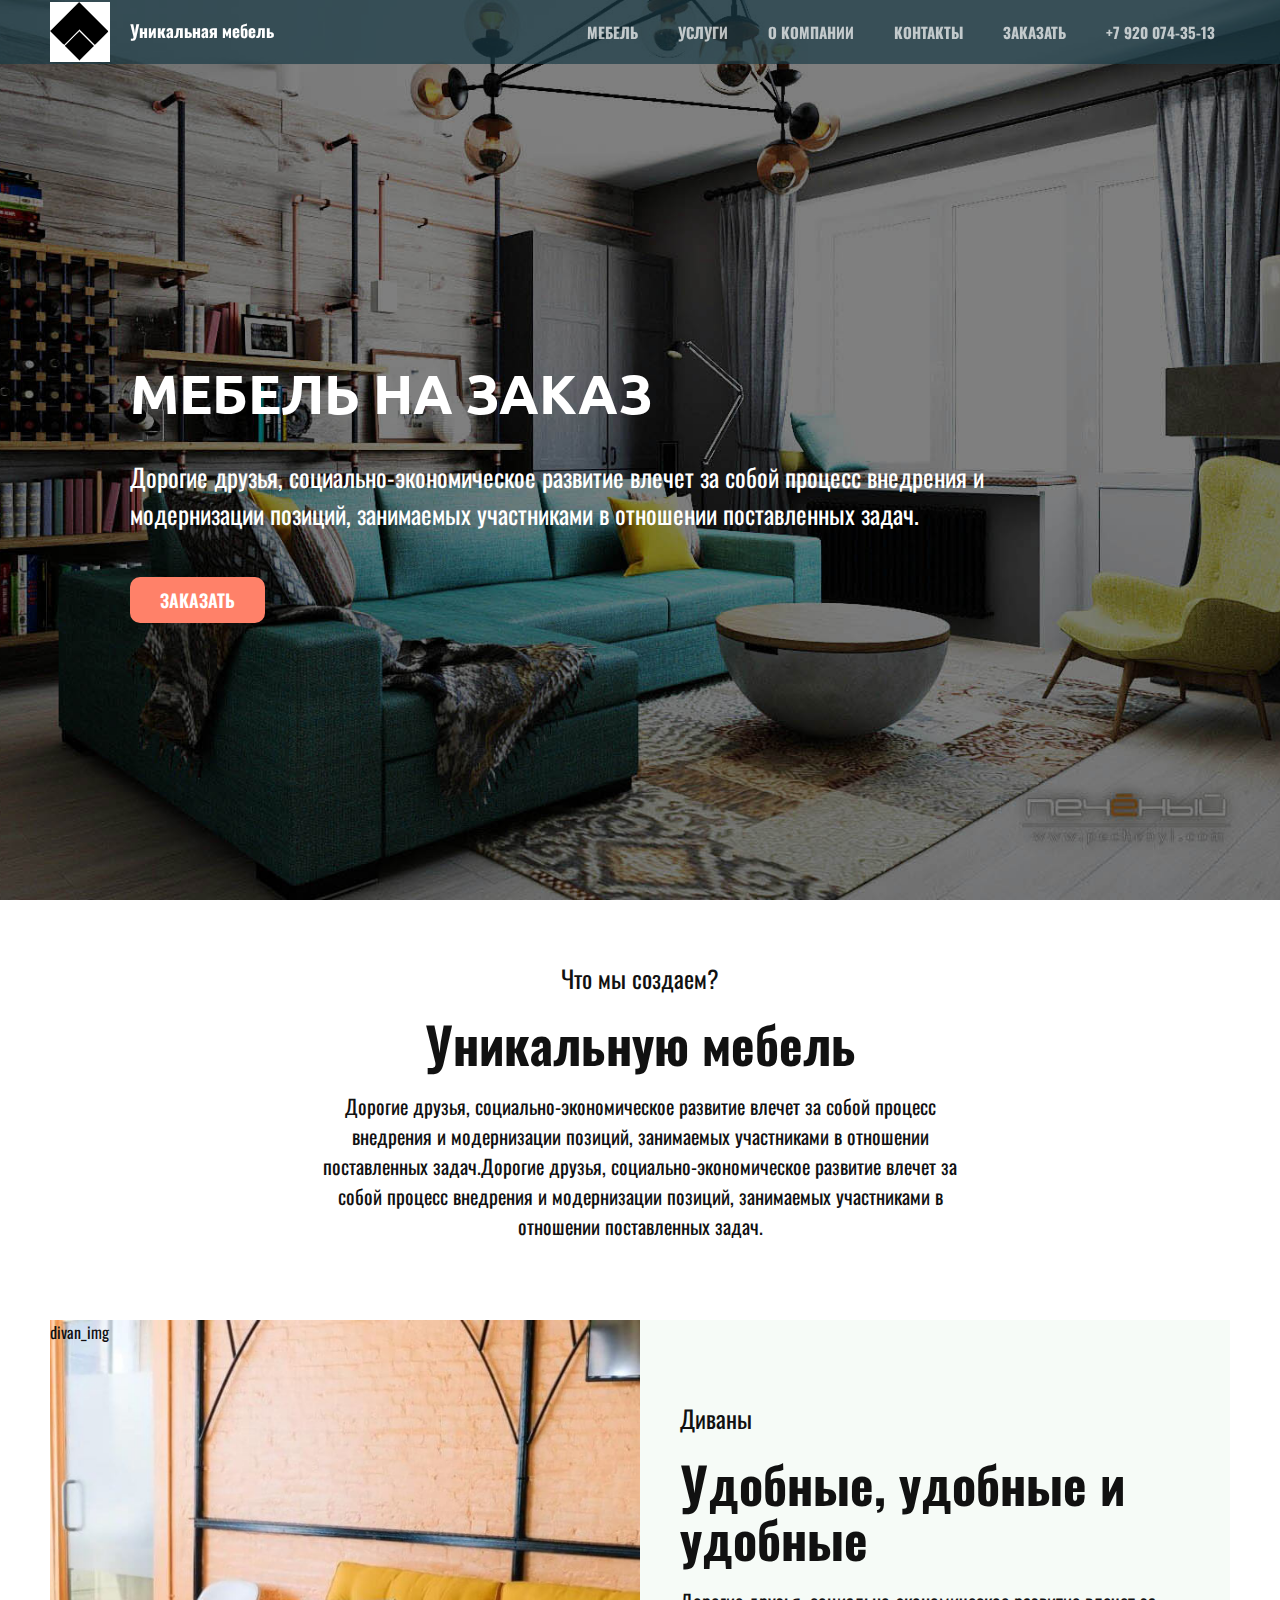
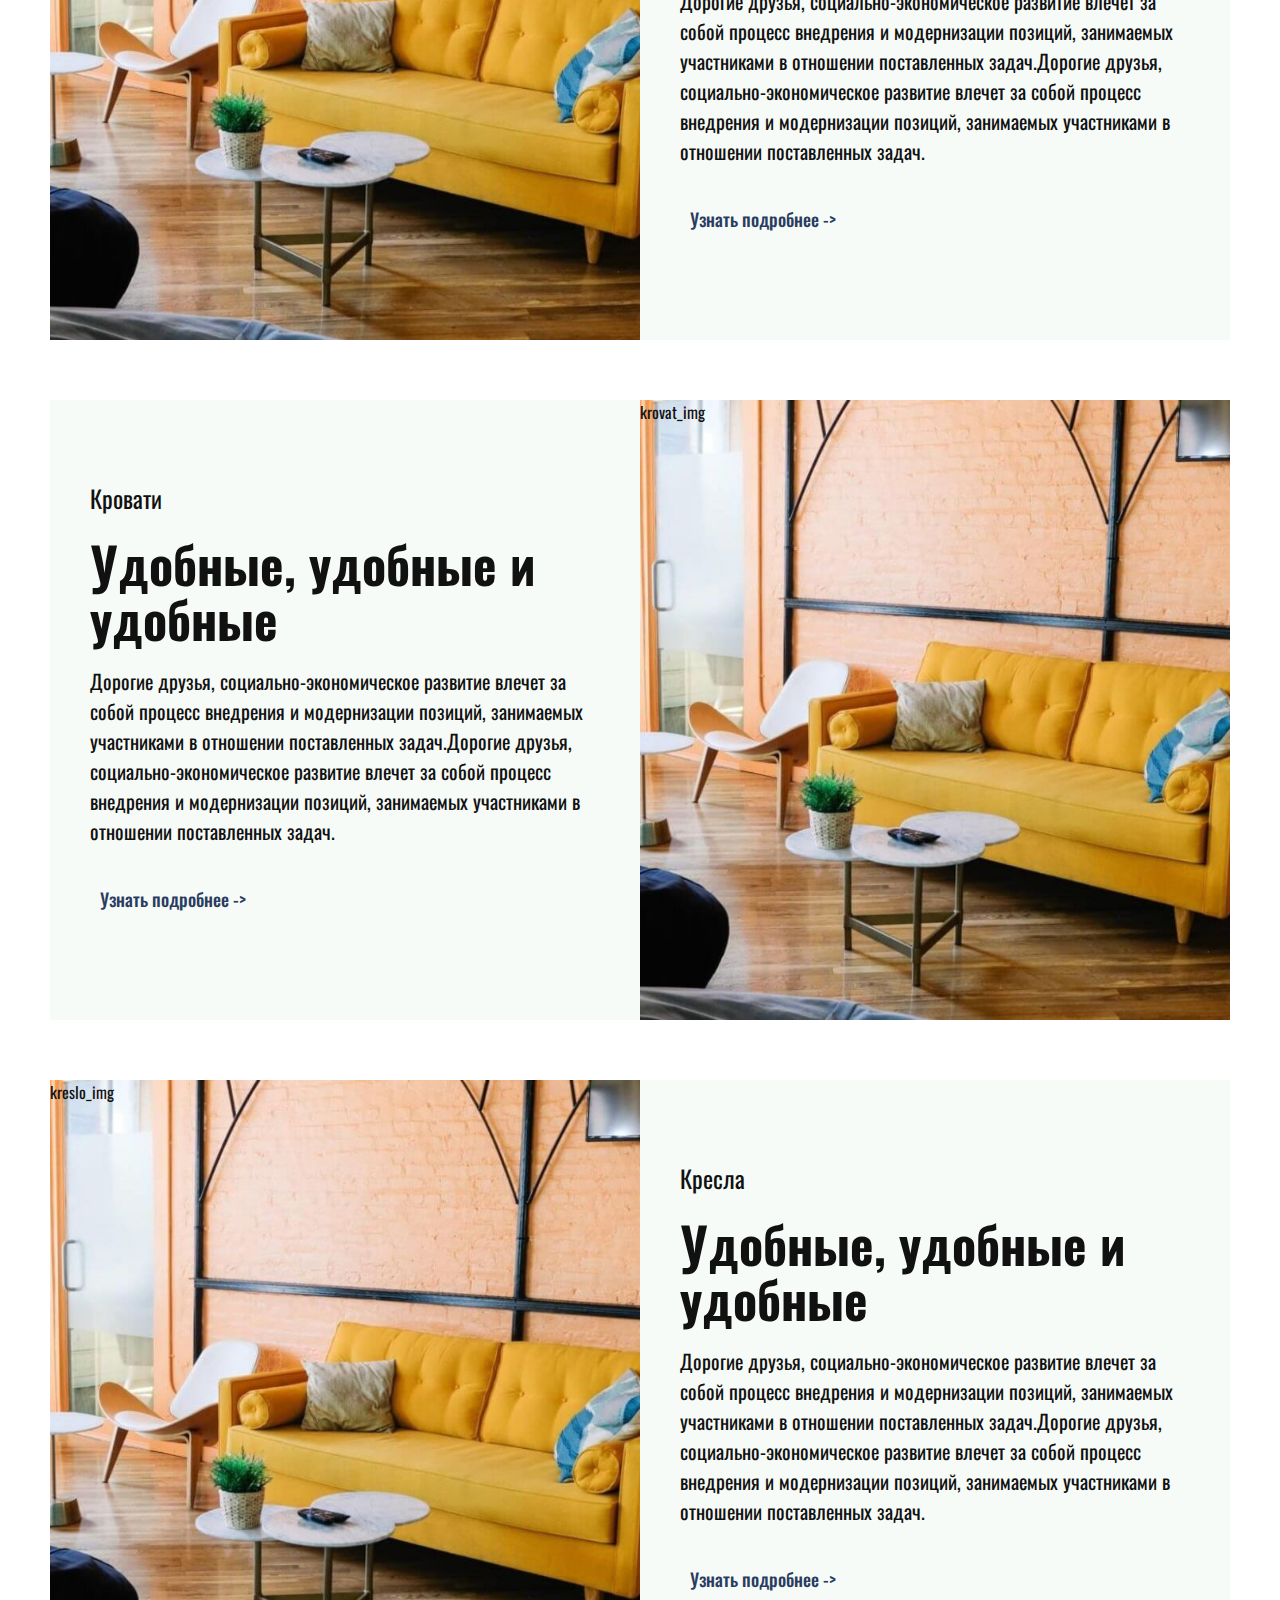
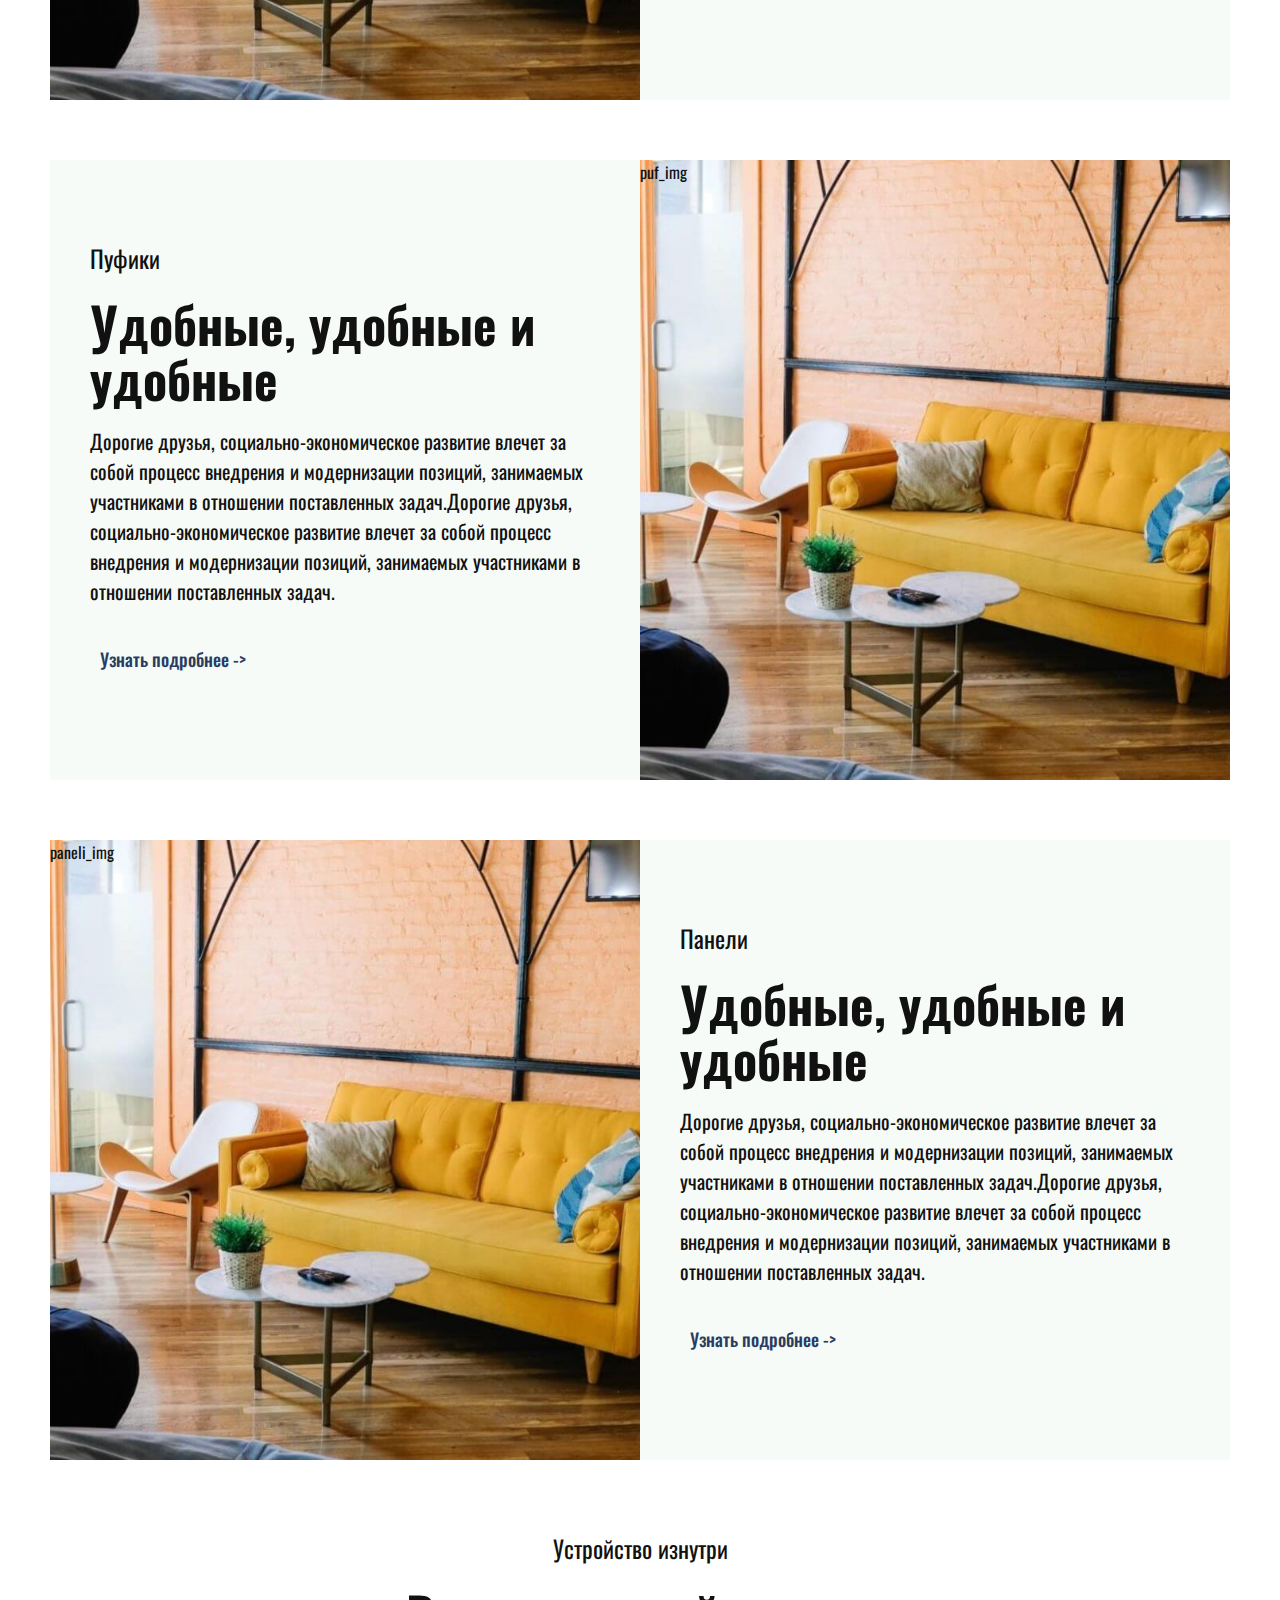
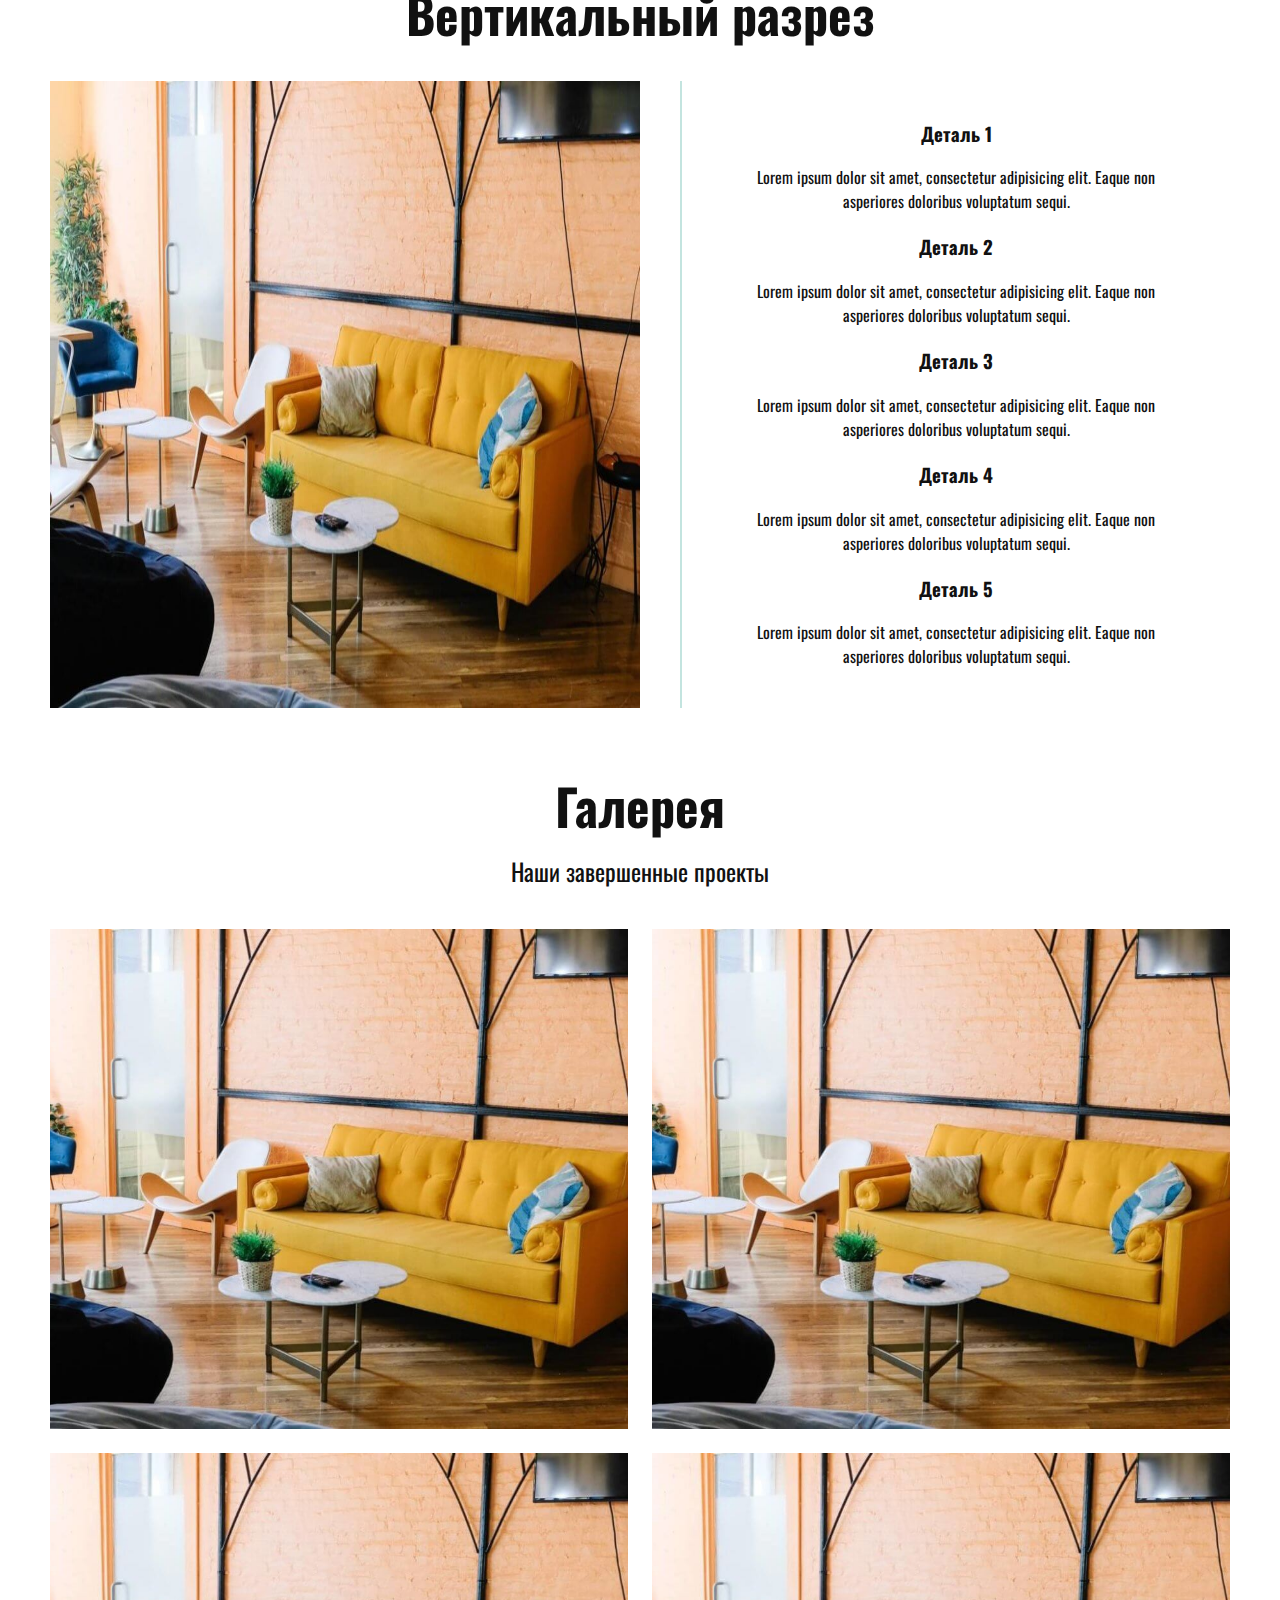
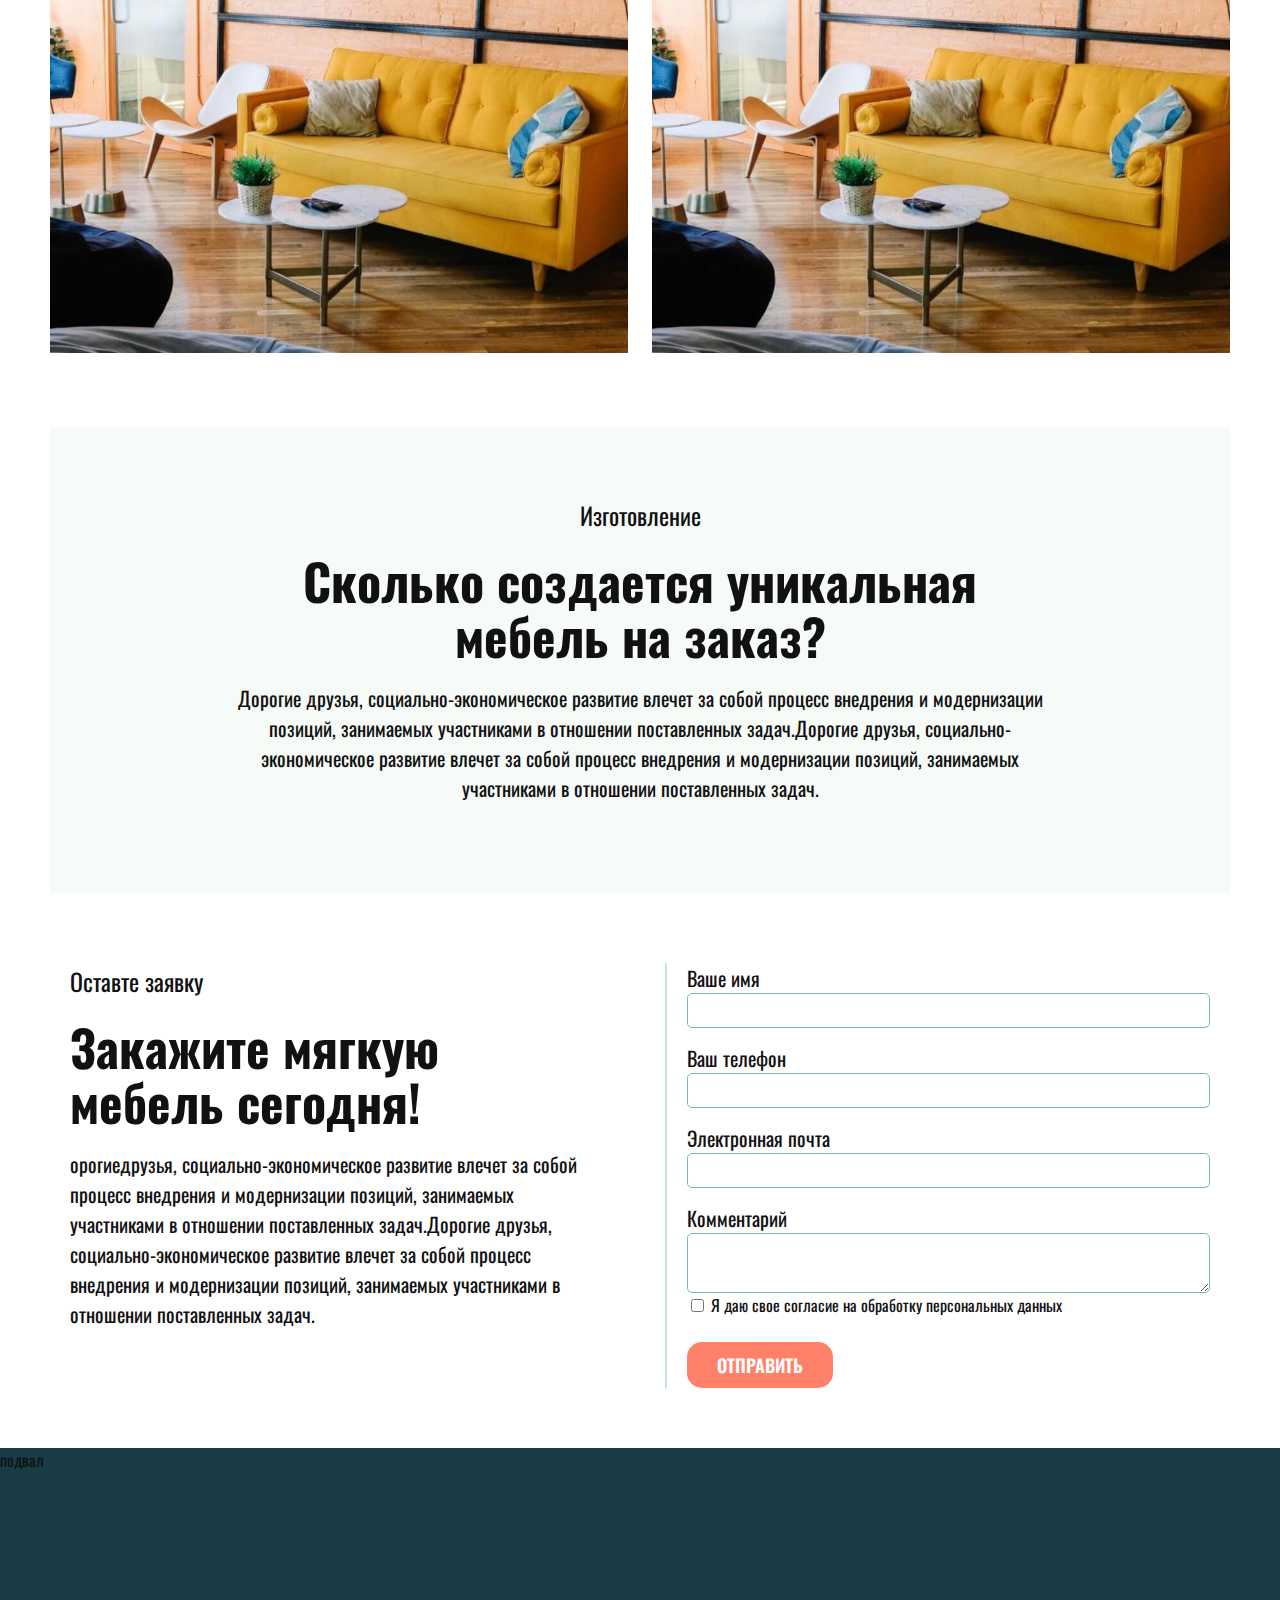
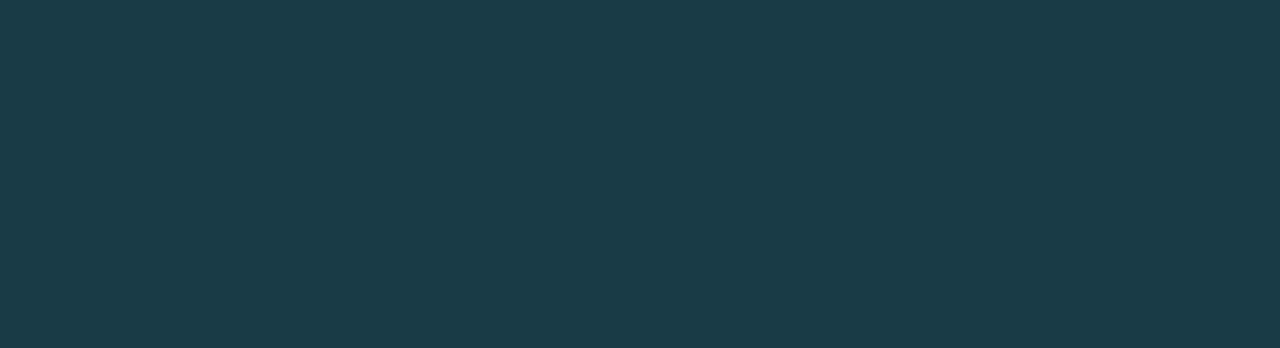
==== commit c22ab802: "Add files via upload" ====
--- a/index.html
+++ b/index.html
@@ -304,6 +304,8 @@
 	подвал
 </footer>
 
+<script src="https://code.jquery.com/jquery-3.4.1.slim.min.js"></script>
+<script src="js/js.js"></script>
 
 </body>
 
--- a/css.css
+++ b/css.css
@@ -1,7 +1,7 @@
-*,:before,:after{
+*,*:before,*:after{
+	-moz-box-sizing: border-box;
+	-webkit-box-sizing: border-box;
 	box-sizing: border-box;
-	padding:0;
-	margin: 0;
 }
 
 
@@ -12,7 +12,7 @@
 	font-family: 'Oswald', sans-serif;
 /*font-family: 'Ubuntu', sans-serif;*/
 	font-size: 16px;
-	background-color: #fff;
+
 	color: #111;
 	/*-webkit-font-smoothing:antialiased;*/	
 
@@ -22,17 +22,15 @@
 /*conteiner
 ==========================*/
 .container{
-	width: 100%;
 	max-width: 1180px;
 	margin: 0 auto;
-	margin-bottom: 60px;
 }
 
 /*
 screen-sm : 576px;
 screen-md : 768px;
-screen-lg : 992px; v
-screen-xl : 1200px; v
+screen-lg : 992px; 
+screen-xl : 1200px; 
 
 screen-sm-max : 767px
 screen-md-max : 991px
@@ -44,28 +42,45 @@
 /*header
 ==========================*/
 .header{
-	height: 80px;
+	position: fixed;
 	width: 100%;
+	top: 0;
+	left: 0;
+	z-index: 10;
+}
+.header:before{
+	content:'';
 	position: absolute;
 	top: 0;
 	left: 0;
-	z-index: 1000;
-	padding-left: 10px;
-	padding-right: 10px;
-}
-
-.header_inner{
-	display: flex;
+	width: 100%;
+	height: 100%;
+	background-color: rgba(25,59,70, 0.7);
+
+}
+
+.header_body{
+	position: relative;
+	z-index: 2;
+	display: flex;
+	height: 64px;
+	align-items: center;
 	justify-content: space-between;
-	padding: 10px 0;
-	border-bottom: 2px solid #C3E4DF;
-	align-items: center;
-}
-.name_logo{
-
-	font-size: 20px;
-	color:#fff;
-}
+}
+.header_logo{
+	display: flex;
+	text-decoration: none;
+	color: #fff;
+}
+
+.logo_name{
+	color: #fff;
+	font-size: 17px;
+	font-weight: 700;
+	margin-top: 16px;
+	margin-left: 20px;
+}
+
 
 /*nav
 ==========================*/
@@ -75,6 +90,7 @@
 	font-size: 15px;
 	font-weight: 700;
 	text-transform: uppercase;
+	margin-right: 15px;
 }
 
 .nav_link{
@@ -91,11 +107,117 @@
 	transform: scale(1.05);
 }
 
+.menu_burger{
+	display: none;
+}
+
+@media (max-width: 991px){
+	.nav{
+		font-size: 13px;
+	}
+	.nav_link{
+		margin-left: 20px;
+	}
+}
+
+@media (max-width: 767px ){
+	.header_body{
+		height: 50px;
+		background-color: rgb(25,59,70);
+	}
+
+	.menu_burger{
+		display: block;
+		position: relative;
+		z-index: 3;
+		width: 30px;
+		height: 21px;
+		margin-right: 20px;
+
+		
+	}
+	.menu_burger span{
+		position: absolute;
+		background-color: #fff;
+		width: 100%;
+		height: 3px;
+		left: 0;
+		top: 9px;
+		transition: all 0.5s ease 0s;
+	}
+
+
+	.menu_burger:before{
+		content: '';
+		background-color: #fff;
+		position: absolute;
+		width: 100%;
+		height: 3px;
+		left: 0;
+		top: 0;
+		transition: all 0.5s ease 0s;
+	}
+	.menu_burger:after{
+		content: '';
+		background-color: #fff;
+		position: absolute;
+		width: 100%;
+		height: 3px;
+		left: 0;
+		bottom: 0;
+		transition: all 0.5s ease 0s;
+	}
+
+	.menu_burger.active span{
+		transform: scale(0);
+	}
+	.menu_burger.active:before{
+		transform: rotate(45deg);
+		top: 9px;
+	}
+	.menu_burger.active:after{
+		transform: rotate(-45deg);
+		bottom: 9px;
+	}
+
+	.nav{
+		position: fixed;
+		top: -100%;
+		left: 0;
+		width: 100%;
+		height: 500px;
+		background-color: rgb(25,59,70);
+		padding-top: 70px;
+		font-size: 20px;
+		flex-direction: column;
+		align-items: center;
+		transition: all 0.5s ease 0s;
+
+	}
+	.nav.active{
+		top: 0;
+	}
+	.nav_link{
+		margin: 0;
+		margin-bottom: 30px;
+	}
+	.header_logo{
+		z-index: 3;
+
+	}
+	.logo_name{
+
+	}
+
+
+}
+
 
 
 /*intro
 ==========================*/
 .intro{
+	width: 100%;
 	display: flex;
 	flex-direction: column;
 	justify-content: center;
@@ -103,13 +225,11 @@
 	padding-top: 80px;
 	background: #313030 url(img/hero1.jpg) center no-repeat;
 	background-size: cover;
-	color: #fff;
 }
 
 .intro_inner{
-	width: 650px;
 	max-width: 970px;
-	margin-left: 50px;
+	margin-left: 130px;
 
 }
 
@@ -148,10 +268,37 @@
 .btn:hover{
 	background-color: #FF6B4D;
 	transform: scale(1.03);
-
-}
-
-
+}
+
+@media (max-width: 991px){
+.intro_inner{
+	margin-left: 35px;
+	}
+	.intro_h1{
+	font-size: 45px;
+	margin-bottom: 20px;
+	}
+	.intro_p{
+		font-size: 20px;	
+	}
+}
+
+@media (max-width: 767px){
+.intro_inner{
+	margin-left: 0;
+	justify-content: center;
+	align-content: center;
+	align-items: center;
+	text-align: center;
+	}
+	.intro_h1{
+	font-size: 35px;
+	margin-bottom: 10px;
+	}
+	.intro_p{
+		font-size: 16px;
+	}
+}
 /*work
 ==========================*/
 .work{
@@ -164,24 +311,24 @@
 }
 
 .work_inner{
-	padding-top: 40px;
+	padding: 40px 25px;
 	width: 100%;
 	max-width: 720px;
 	margin: 0 auto;
-	padding-left: 25px;
-	padding-right: 25px;
+	
 }
 
 .text_p{
 	font-size: 24px;
 	font-weight: 400;
+	margin-top: 0;
 	
 }
 
 .text_h{
 	font-size: 50px;
 	font-weight: 700;
-	margin-bottom: 20px;
+	margin: 20px 0;
 	line-height: 1.1em;
 }
 
@@ -310,6 +457,7 @@
 	justify-content: center;
 	text-align: center;
 	margin: 40px;
+	margin-top: 70px;
 }
 
 .srez{
@@ -353,7 +501,8 @@
 	flex-direction: column;
 	justify-content: center;
 	text-align: center;
-	margin-bottom: 50px;
+	margin-bottom: 40px;
+	margin-top: 70px;
 }
 .galery{
 	display:flex;
@@ -402,14 +551,14 @@
 	background-color: #F6FBF7;
 	height: 100%;
 	display: block;
-	justify-self: content;
+	justify-content: center;
 	text-align: center;
-	padding-bottom: 70px;
+	margin-bottom: 70px;
 	
 
 }
 .time_text{
-	padding-top: 70px;
+	padding: 70px 0;
 	width: 70%;
 
 	max-width: 970px;
@@ -424,6 +573,7 @@
 
 .forma_box{
 	display: flex;
+	margin-bottom: 60px;
 }
 .forma_text{
 	width: 49%;
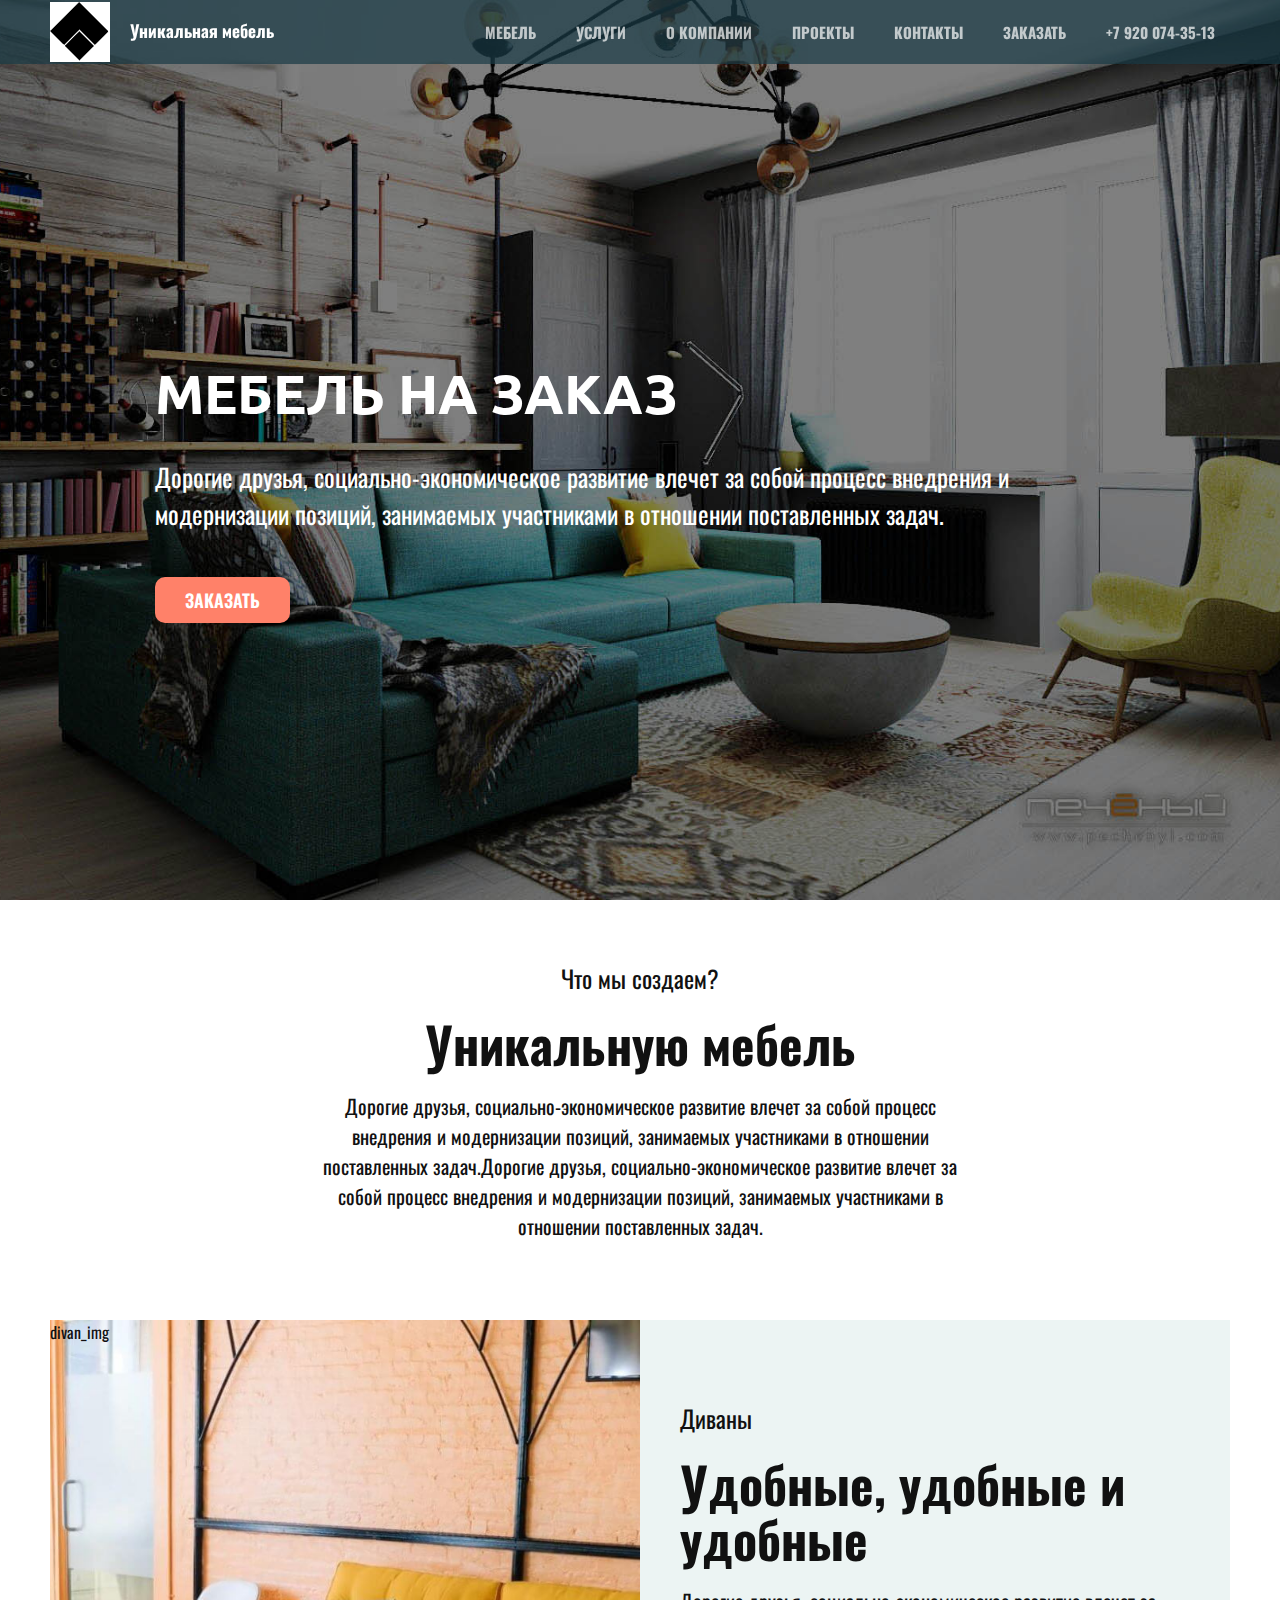
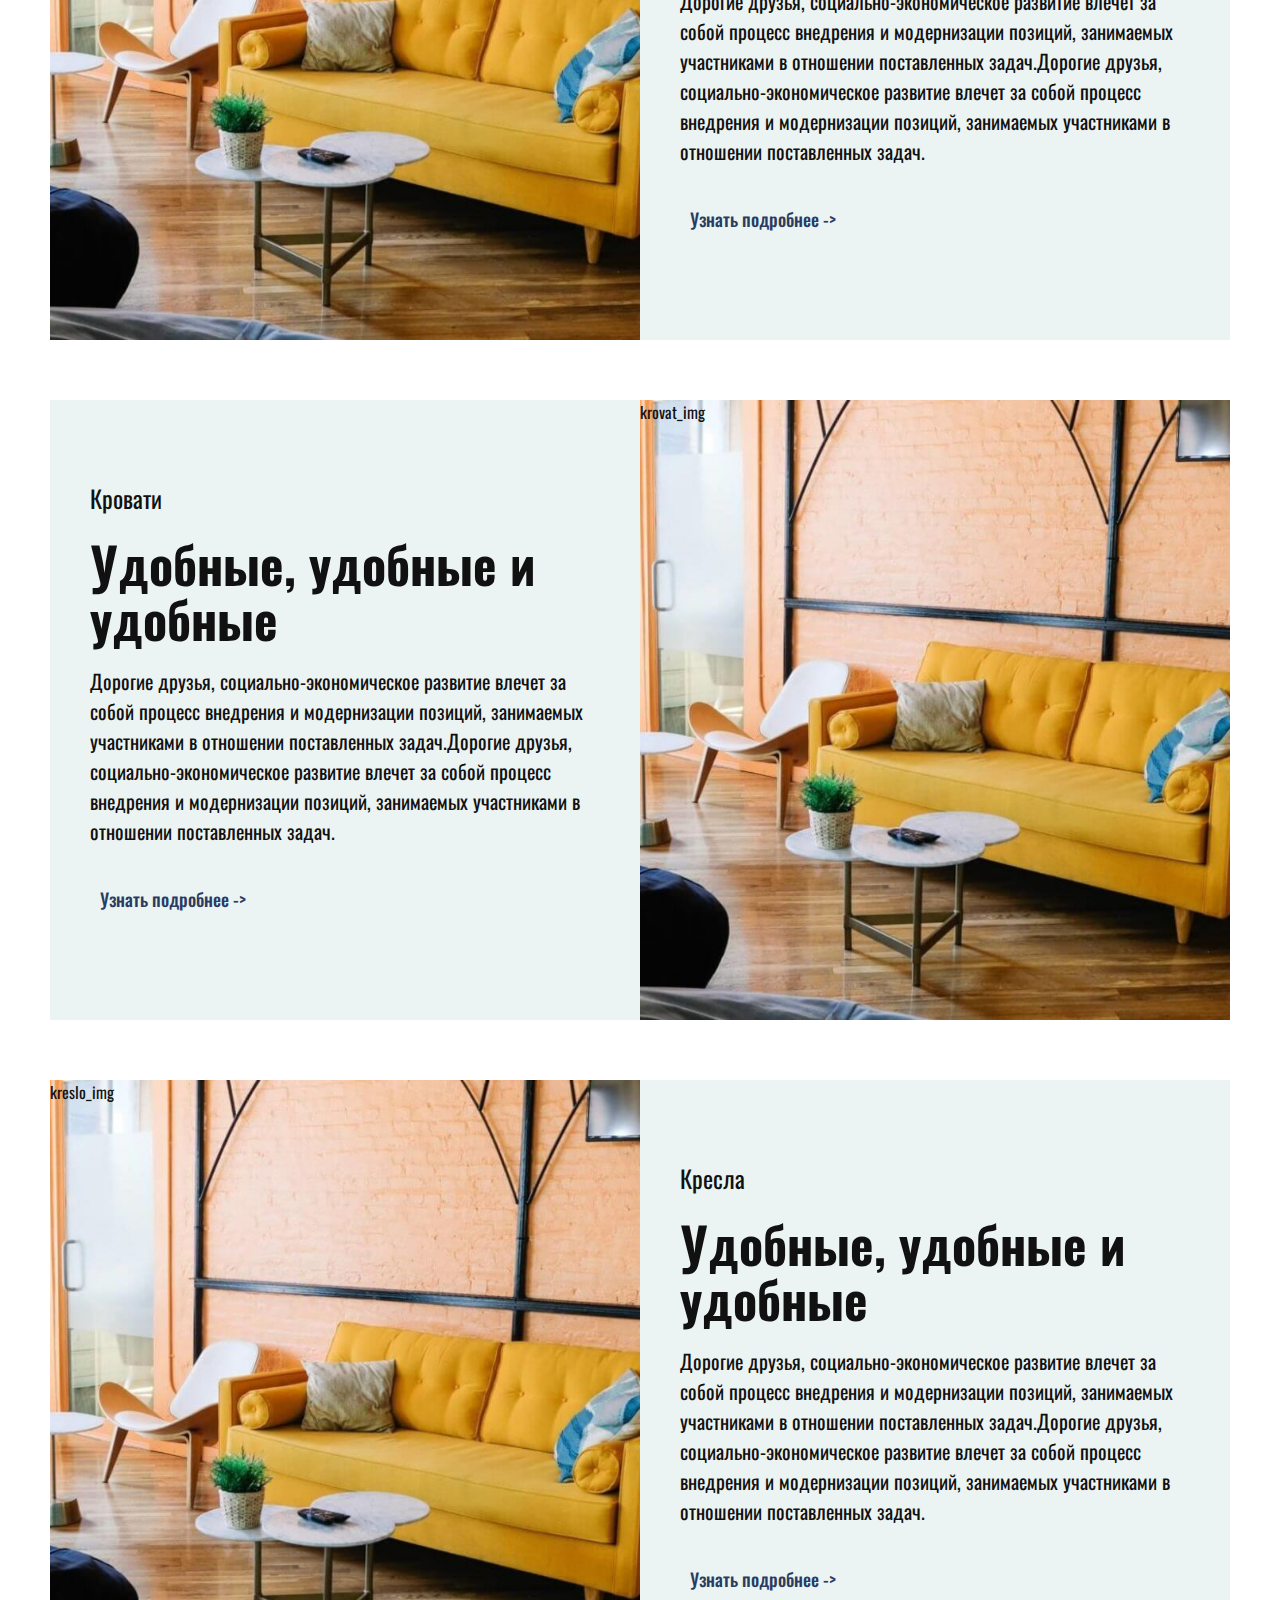
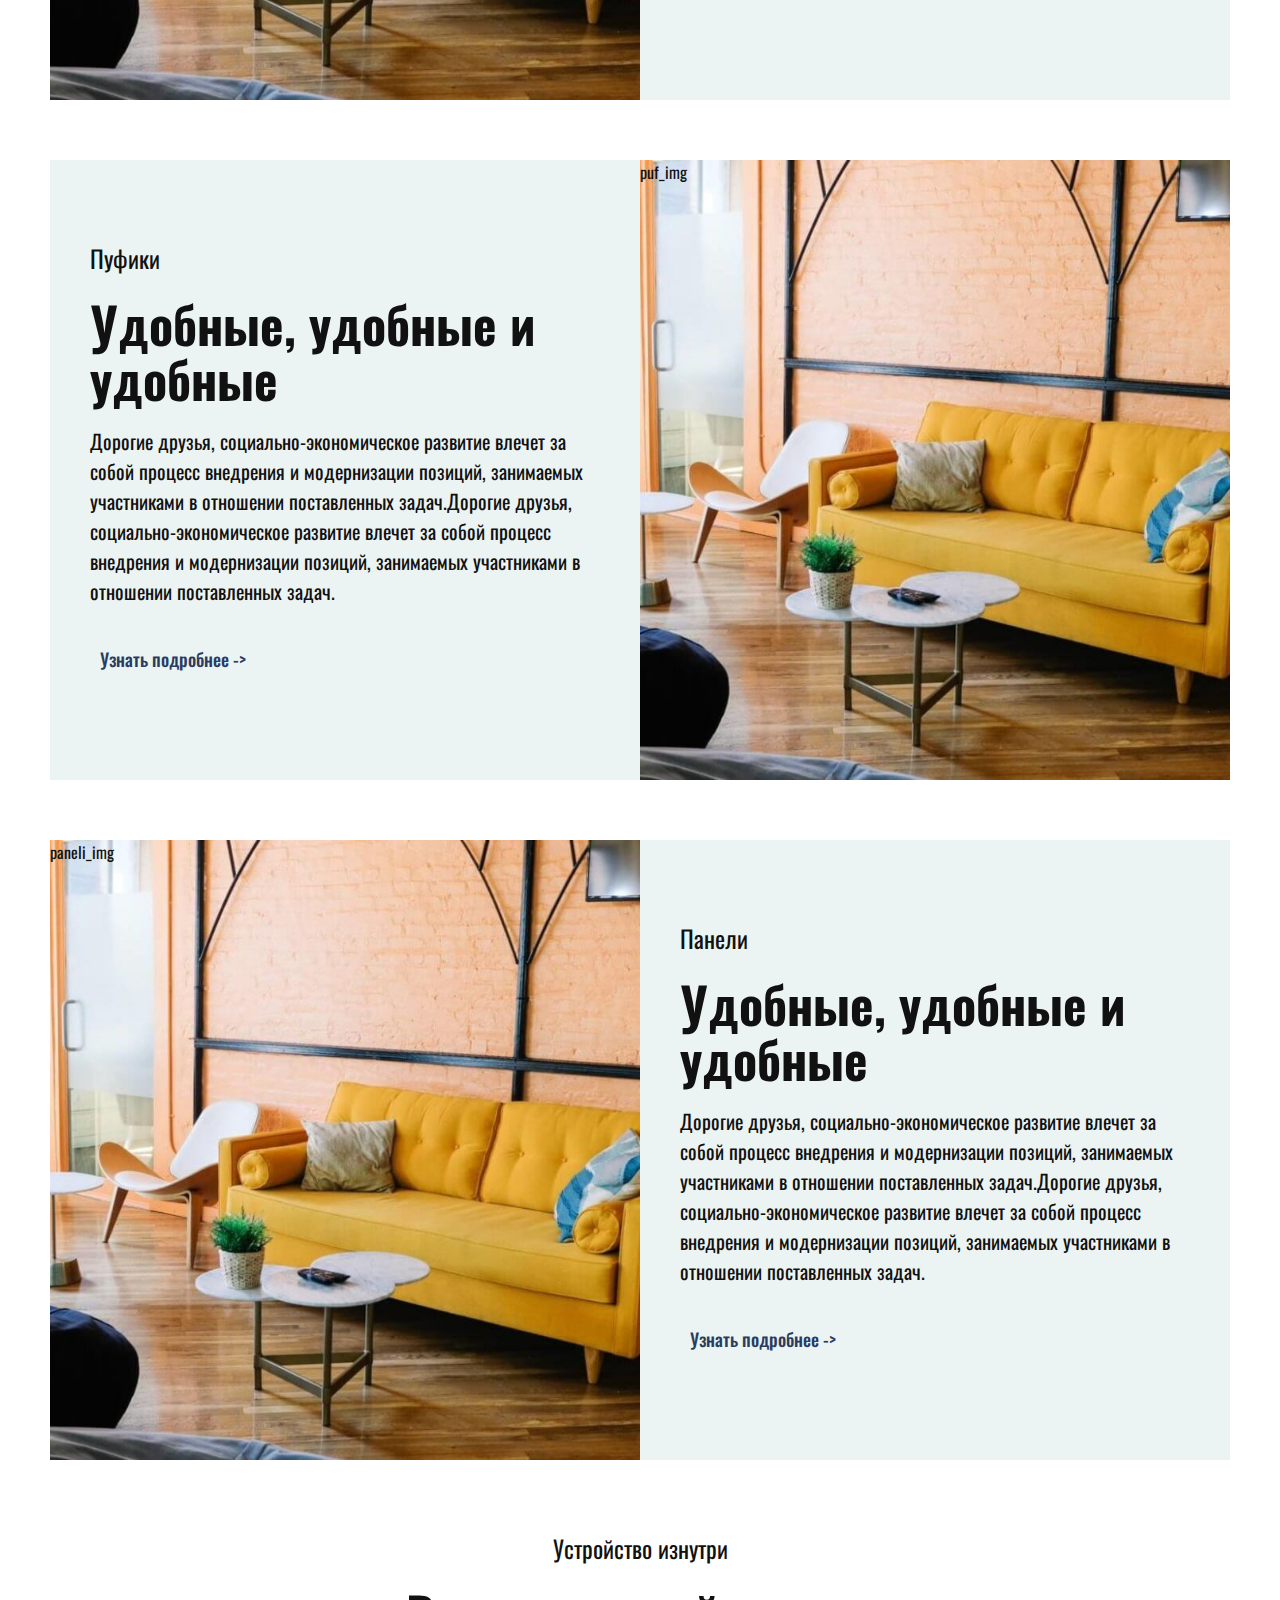
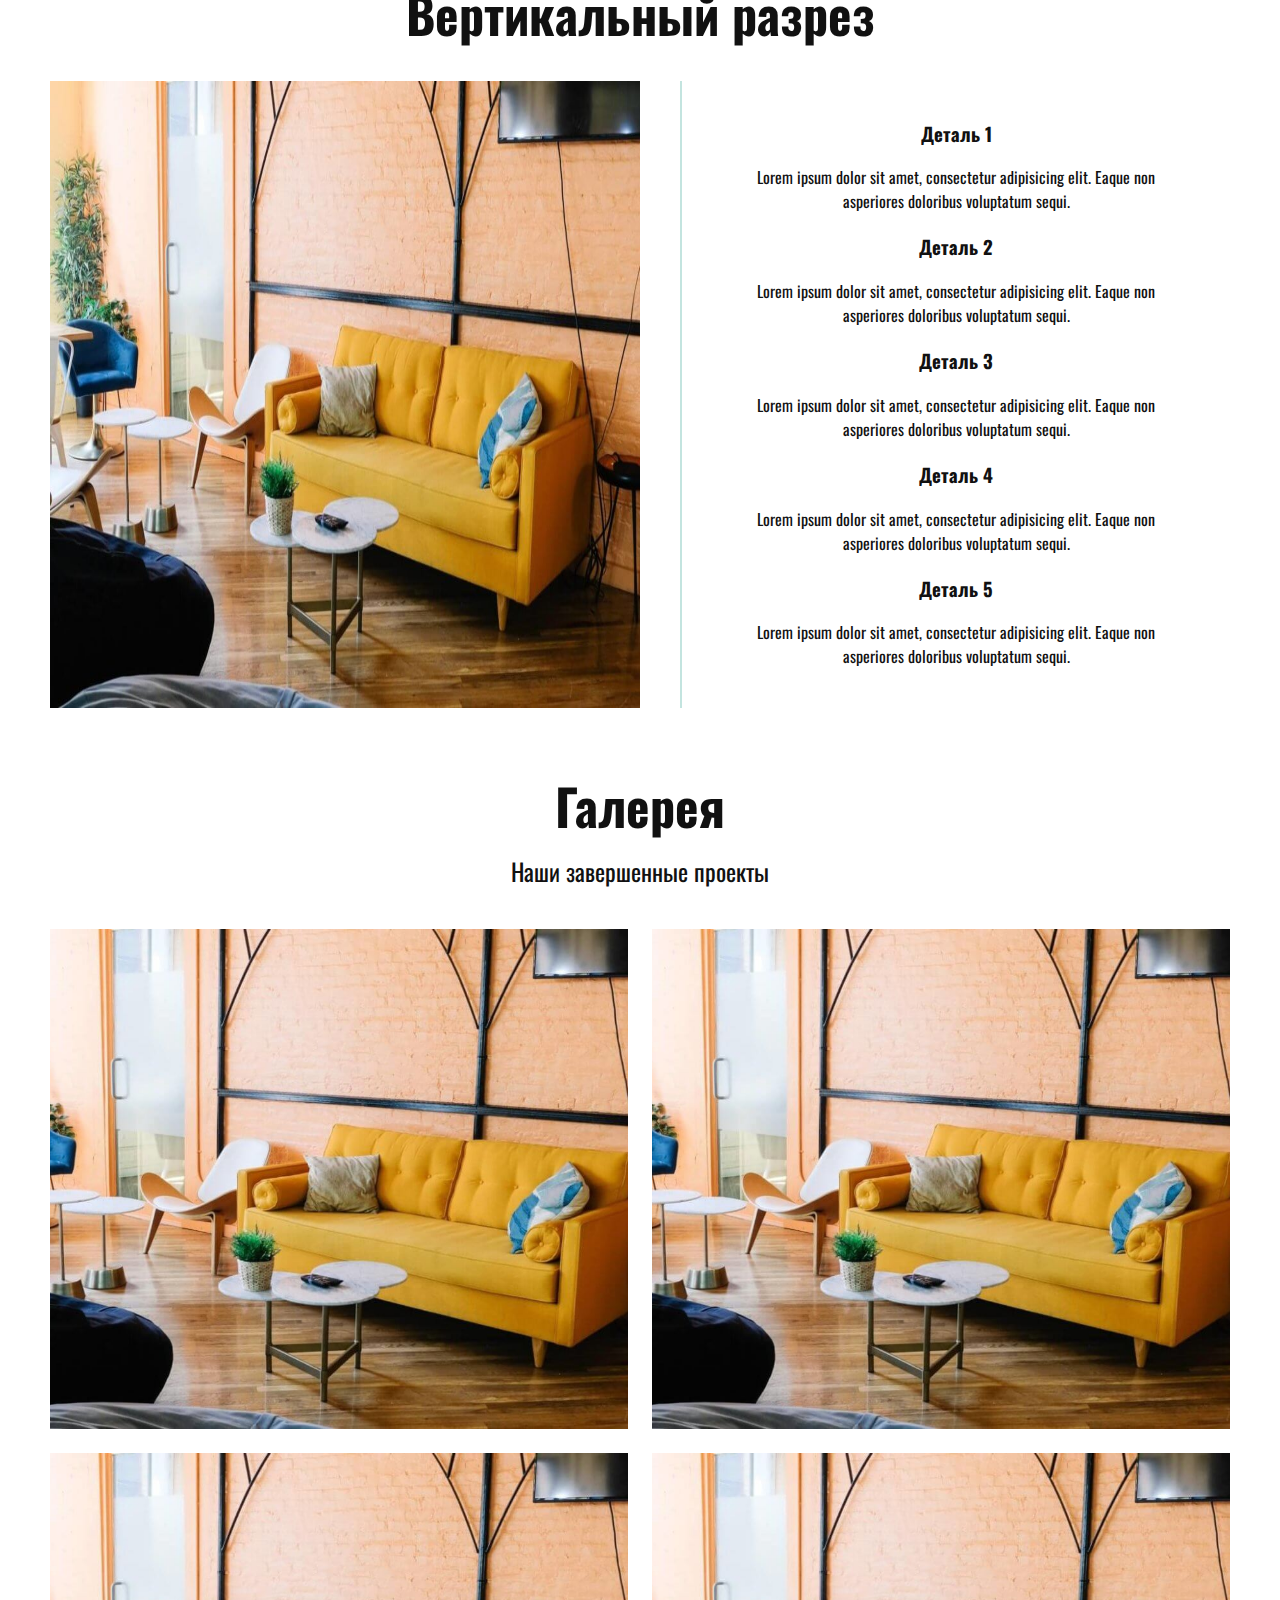
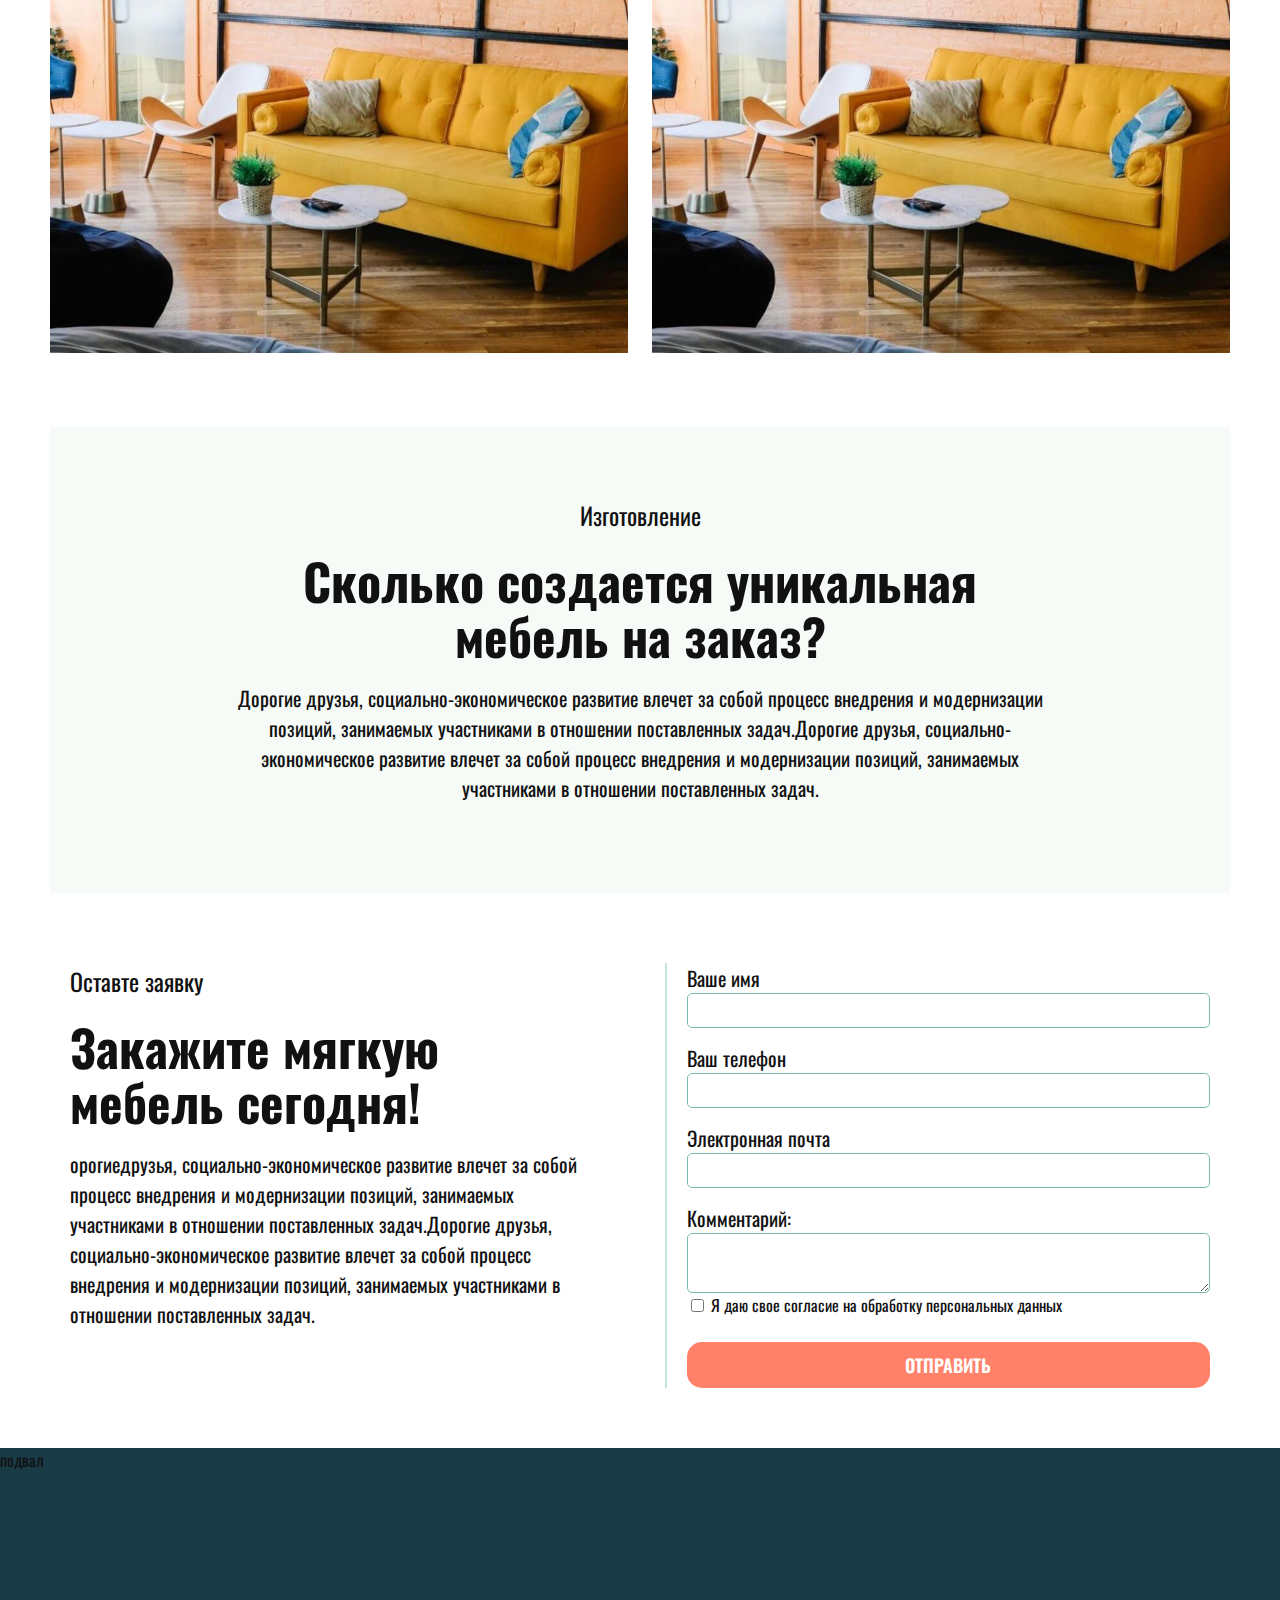
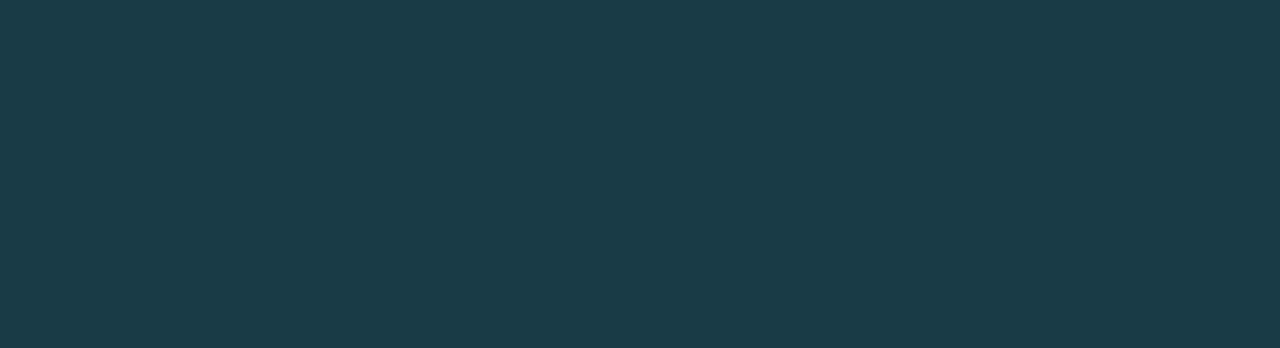
==== commit b6331620: "Add files via upload" ====
--- a/index.html
+++ b/index.html
@@ -28,6 +28,7 @@
 				<a class="nav_link" href="index.html">мебель</a>
 				<a class="nav_link" href="serviсes.html">услуги</a>
 				<a class="nav_link" href="about.html">о компании</a>
+				<a class="nav_link" href="gallery.html">проекты</a>
 				<a class="nav_link" href="contact.html">контакты</a>
 				<a class="nav_link" href="#">заказать</a>
 				<a class="nav_link" href="tel:+79200743513">+7 920 074-35-13</a>
@@ -41,14 +42,14 @@
 <!--intro
 ==========================-->
 	<div class="intro">
-
+		<div class="container">
 			<div class="intro_inner">
 				<h1 class="intro_h1">мебель на заказ</h1>
 				<p class="intro_p">Дорогие друзья, социально-экономическое развитие влечет за собой процесс внедрения и модернизации позиций,
 				 занимаемых участниками в отношении поставленных задач.</p>
 				<button class="btn" type="button"> заказать </button>
 			</div>		
-
+		</div>
 	</div>
 
 <!--work
@@ -192,25 +193,25 @@
 
 		<div class="galery">
 
-			<a class="galery_a" href="bedroom.html">
+			<a class="galery_a" href="gallery.html">
 				<div class="galery_cont">
 					<h2 class="">мебель в гостиную</h2>
 				</div>
 			</a>
 
-			<a class="galery_a" href="bedroom.html">	
+			<a class="galery_a" href="gallery.html">	
 				<div class="galery_cont">
 					<h2 class="">мебель в спальню</h2>
 				</div>
 			</a>
 
-			<a class="galery_a" href="bedroom.html">	
+			<a class="galery_a" href="gallery.html">	
 				<div class="galery_cont">
 					<h2 class="">мебель в прихожую</h2>
 				</div>
 			</a>
 
-			<a class="galery_a" href="bedroom.html">	
+			<a class="galery_a" href="gallery.html">	
 				<div class="galery_cont">
 					<h2 class="">мебель на кухню</h2>
 				</div>
@@ -263,33 +264,29 @@
 
 
 			<div class="forma_form">
-				<form class="form" action="#" method="post">
+				<form action="#" class="form" id="form" method="post">
 					
 				
-					<label class="form_label" for="">Ваше имя</label>
-					<input class="form_input" type="text" name="input_name">
-				
-				
-					<label class="form_label" for="">Ваш телефон</label>
-					<input class="form_input" type="tel" name="input_phone">
+					<label class="form_label" for="formName">Ваше имя</label>
+					<input class="form_input _req" id="formName" type="text" name="name">
+				
+				
+					<label class="form_label" for="formPhone">Ваш телефон</label>
+					<input class="form_input _req" id="formPhone" type="tel" name="phone">
 			
 				
-					<label class="form_label" for="">Электронная почта</label>
-					<input class="form_input" type="text" name="input_mail">
-				
-					<label class="form_label" for="">Комментарий</label>
-					<textarea class="form_comm" name="form_comm" id="" cols="30" rows="3"></textarea>
+					<label class="form_label" for="formMail">Электронная почта</label>
+					<input class="form_input _req _email" id="formMail" type="text" name="mail">
+				
+					<label class="form_label" for="formComm">Комментарий:</label>
+					<textarea class="form_comm" id="formComm" name="comm" id="" cols="30" rows="3"></textarea>
 				 	
 					 <div>
-						<input type="checkbox" value="yes" name="input_privat">
-						<label for="">Я даю свое согласие на обработку персональных данных</label>
+						<input class="checkbox _req" type="checkbox" value="yes" name="input_privat">
+						<label for="formSogl">Я даю свое согласие на обработку персональных данных</label>
 					 </div>
-
-					 <div>
-					 	<button class="form_btn">Отправить</button>
-					 	
-					 </div>
-
+					 
+					 <button type="submit" class="form_btn">Отправить</button>	
 
 				</form>
 			</div>
@@ -306,6 +303,7 @@
 
 <script src="https://code.jquery.com/jquery-3.4.1.slim.min.js"></script>
 <script src="js/js.js"></script>
+<script src="js/form.js"></script>
 
 </body>
 
--- a/css.css
+++ b/css.css
@@ -121,11 +121,13 @@
 }
 
 @media (max-width: 767px ){
+	body.lock{
+		overflow: hidden;
+	}
 	.header_body{
 		height: 50px;
 		background-color: rgb(25,59,70);
 	}
-
 	.menu_burger{
 		display: block;
 		position: relative;
@@ -133,8 +135,6 @@
 		width: 30px;
 		height: 21px;
 		margin-right: 20px;
-
-		
 	}
 	.menu_burger span{
 		position: absolute;
@@ -145,8 +145,6 @@
 		top: 9px;
 		transition: all 0.5s ease 0s;
 	}
-
-
 	.menu_burger:before{
 		content: '';
 		background-color: #fff;
@@ -182,17 +180,18 @@
 
 	.nav{
 		position: fixed;
-		top: -100%;
+		top: -150%;
 		left: 0;
 		width: 100%;
-		height: 500px;
+		height: 100%;
 		background-color: rgb(25,59,70);
 		padding-top: 70px;
+		margin-top: 20px;
+		overflow: auto;
 		font-size: 20px;
 		flex-direction: column;
 		align-items: center;
 		transition: all 0.5s ease 0s;
-
 	}
 	.nav.active{
 		top: 0;
@@ -203,16 +202,10 @@
 	}
 	.header_logo{
 		z-index: 3;
-
 	}
 	.logo_name{
-
-	}
-
-
-}
-
-
+	}
+}
 
 /*intro
 ==========================*/
@@ -229,7 +222,6 @@
 
 .intro_inner{
 	max-width: 970px;
-	margin-left: 130px;
 
 }
 
@@ -263,11 +255,18 @@
 	vertical-align: top;
 	text-transform: uppercase;
 	cursor: pointer;
-	transition: background-color, transform .1s linear;
+	outline: none;
+	position: relative;
+	top: 0;
+	transition: border-radius, background-color, top, transform .3s cubic-bezier(0.36,-0.16, 0.84, 1.24);
 }
 .btn:hover{
 	background-color: #FF6B4D;
 	transform: scale(1.03);
+	border-radius: 15px;
+}
+.btn:active{
+	top: 2px;
 }
 
 @media (max-width: 991px){
@@ -311,7 +310,7 @@
 }
 
 .work_inner{
-	padding: 40px 25px;
+	padding: 0 25px;
 	width: 100%;
 	max-width: 720px;
 	margin: 0 auto;
@@ -351,12 +350,12 @@
 /*mebel- container
 ==========================*/
 .mebel{
-	background-color: #F6FBF7;
 	display: flex;
 	margin-bottom: 60px;
 }
 
 .mebel_text{
+	background-color: rgb(236,244,243);
 	width: 50%;
 	justify-content: flex-end;
 
@@ -513,10 +512,11 @@
 .galery_a{
 	width: 49%;
 	height: 500px;
+	margin-bottom: 2%;
+	text-decoration: none;	
 	background: url(img/мебель-на-з.jpg) center / cover no-repeat;
-	margin-bottom: 2%;
-	text-decoration: none;
-}
+}
+
 .galery_cont{
 	height: 100%;
 	text-transform: uppercase;
@@ -531,7 +531,6 @@
 .galery_cont:hover{
 	opacity: 1;
 }
-
 @media (max-width: 767px ){
 	.galery{
 		flex-direction: column;
@@ -541,9 +540,31 @@
 	}
 }
 
-/*way
-==========================*/
-
+/*gallery_img(gallery)
+==========================*/
+.gallery_content{
+	margin: 0 0 100px 0;
+
+}
+.card_image a{
+	text-decoration: none;
+}
+
+.card_image img{
+	width: 24%;
+	object-fit: cover;
+	padding: 1%;
+}
+@media (max-width: 991px){
+	.card_image img{
+		width: 32.5%;
+	}
+}
+@media (max-width: 767px ){
+	.card_image img{
+		width: 49%;
+	}
+}
 
 /*time-dev
 ==========================*/
@@ -553,14 +574,11 @@
 	display: block;
 	justify-content: center;
 	text-align: center;
-	margin-bottom: 70px;
-	
-
+	margin-bottom: 70px;	
 }
 .time_text{
 	padding: 70px 0;
 	width: 70%;
-
 	max-width: 970px;
 	margin: 0 auto;
 }
@@ -579,8 +597,6 @@
 	width: 49%;
 	padding: 0 20px;
 }
-
-
 .forma_form{
 	flex-direction: column;
 	width: 49%;
@@ -604,6 +620,9 @@
 	border: 1px solid #75BBB1;
 	border-radius: 5px;
 }
+/*.form_input._error{
+	border: 2px solid red;
+}*/
 .form_comm{
 	height: 60px;
 	padding: 10px;
@@ -611,6 +630,7 @@
 	color: #000;
 	border: 1px solid #75BBB1;
 	border-radius: 5px;
+	resize: vertical;
 }
 
 
@@ -630,6 +650,7 @@
 	text-transform: uppercase;
 	cursor: pointer;
 	transition: background-color, transform .2s linear;
+	outline: none;
 }
 .form_btn:hover{
 	background-color: #FF6B4D;
@@ -651,6 +672,30 @@
 	}
 }
 
+.cont_body{
+	margin: 90px 0;
+	display: flex;
+}
+
+.cont_body div{
+	width: 49%;
+	margin-right: 20px;
+	padding-left: 15px;
+	border-left: 2px solid #C3E4DF;
+}
+
+.cont_maps{
+	margin-bottom: 70px;
+}
+@media (max-width: 767px){
+	.cont_body div{
+		border:none;		
+	}
+	.cont_body{
+		margin: 70px 0;
+	}
+}
+
 
 /*footer
 ==========================*/
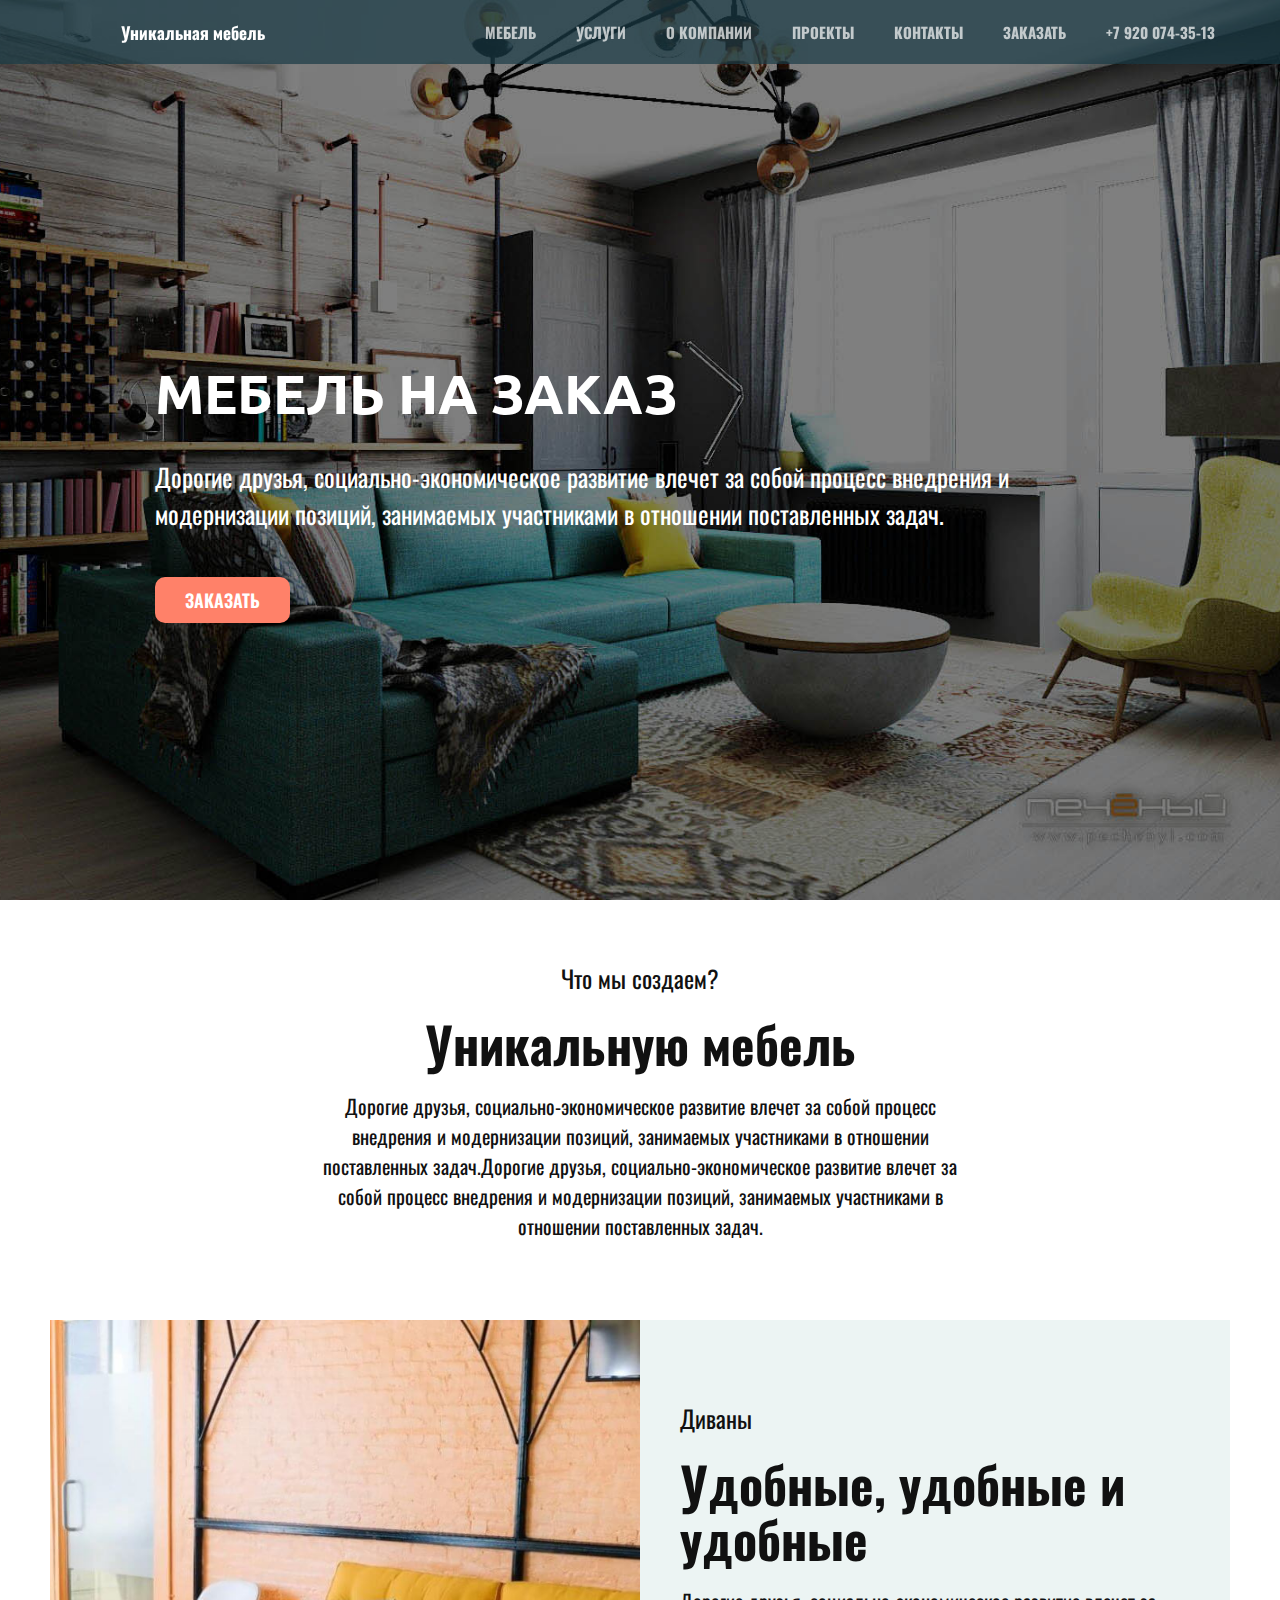
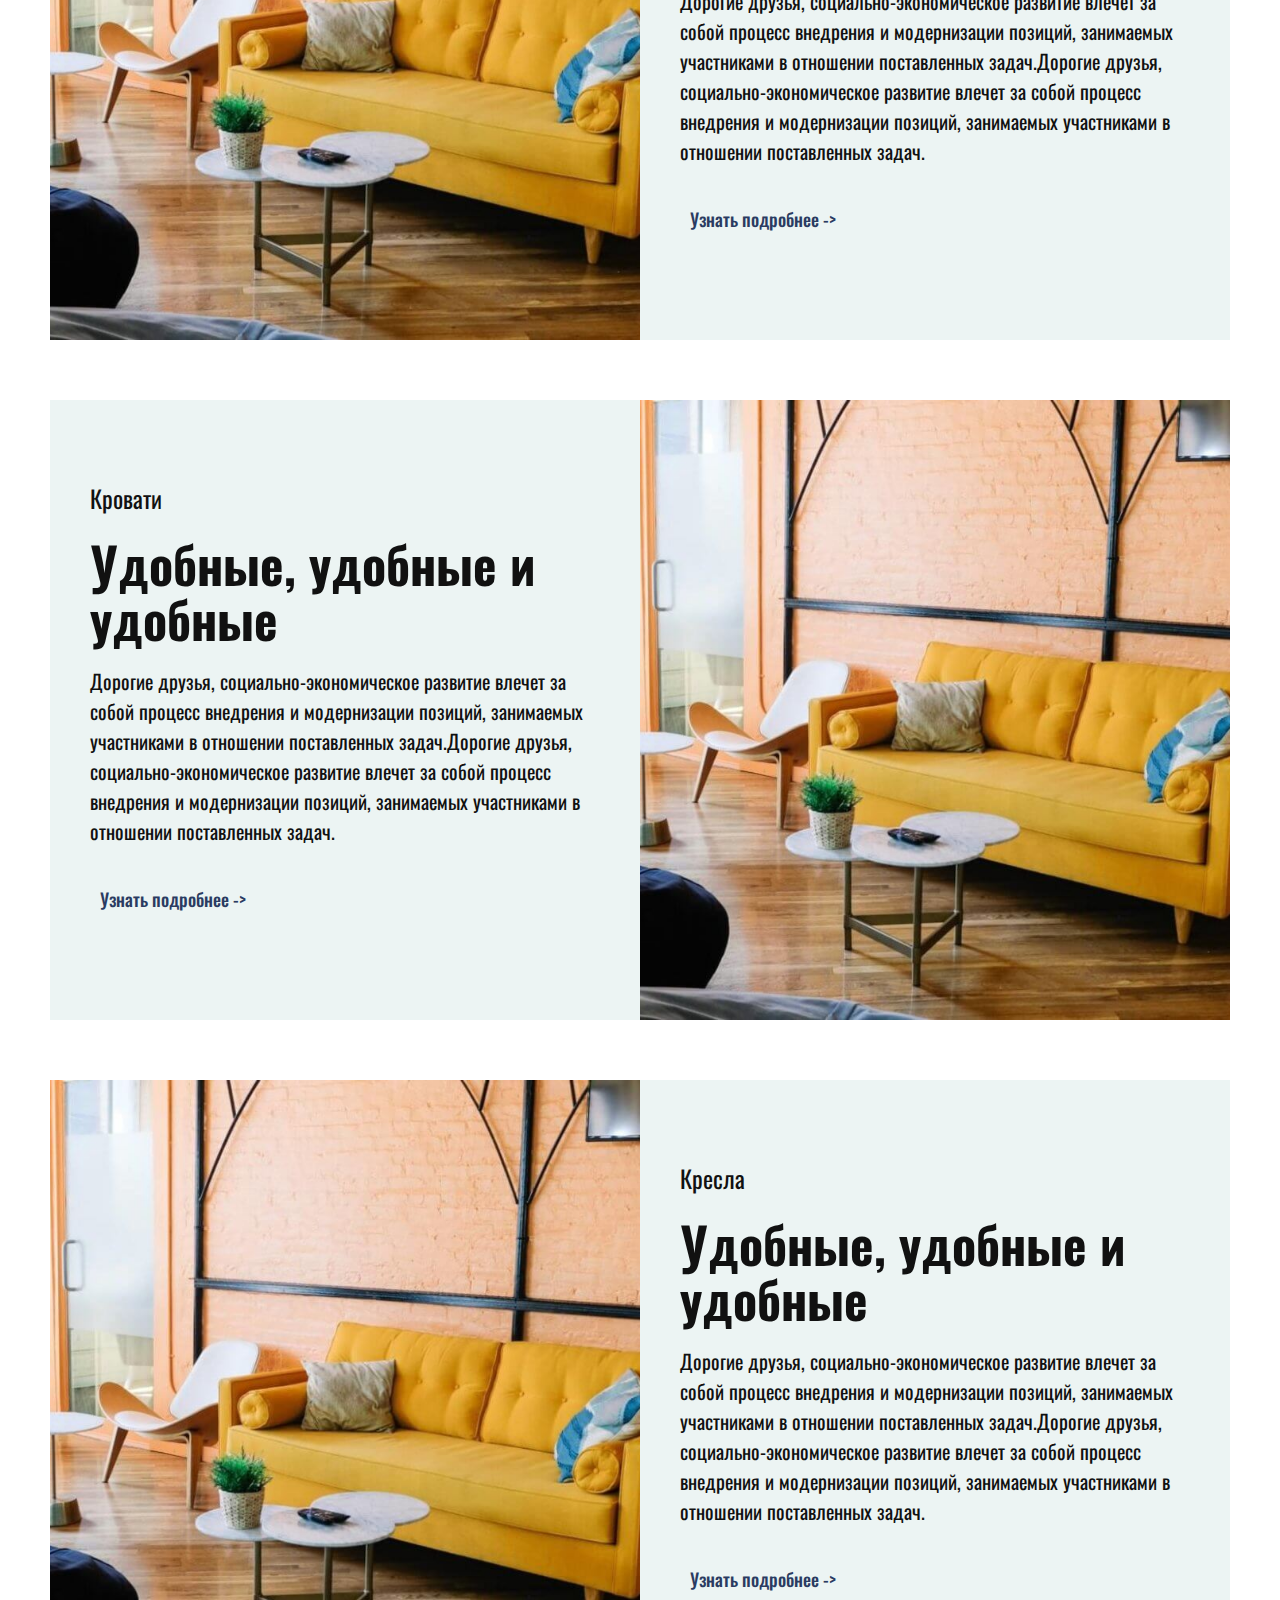
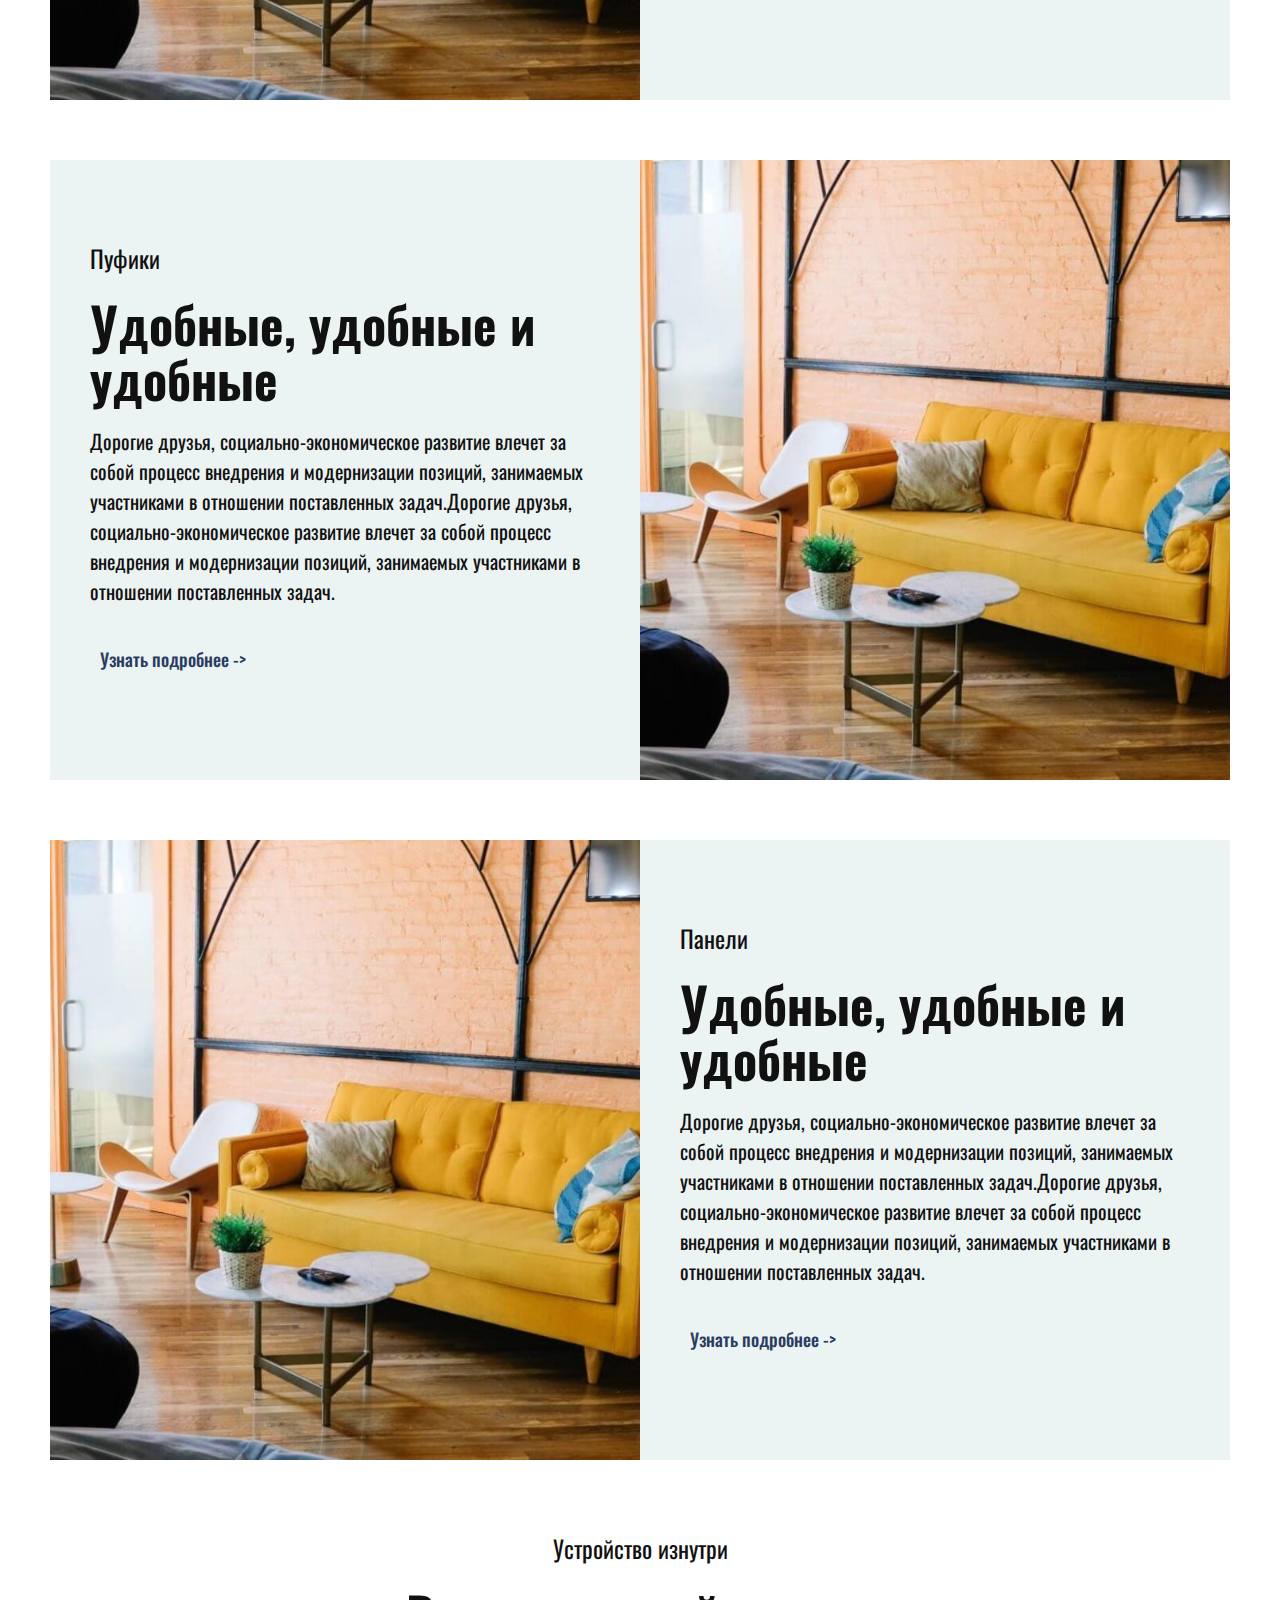
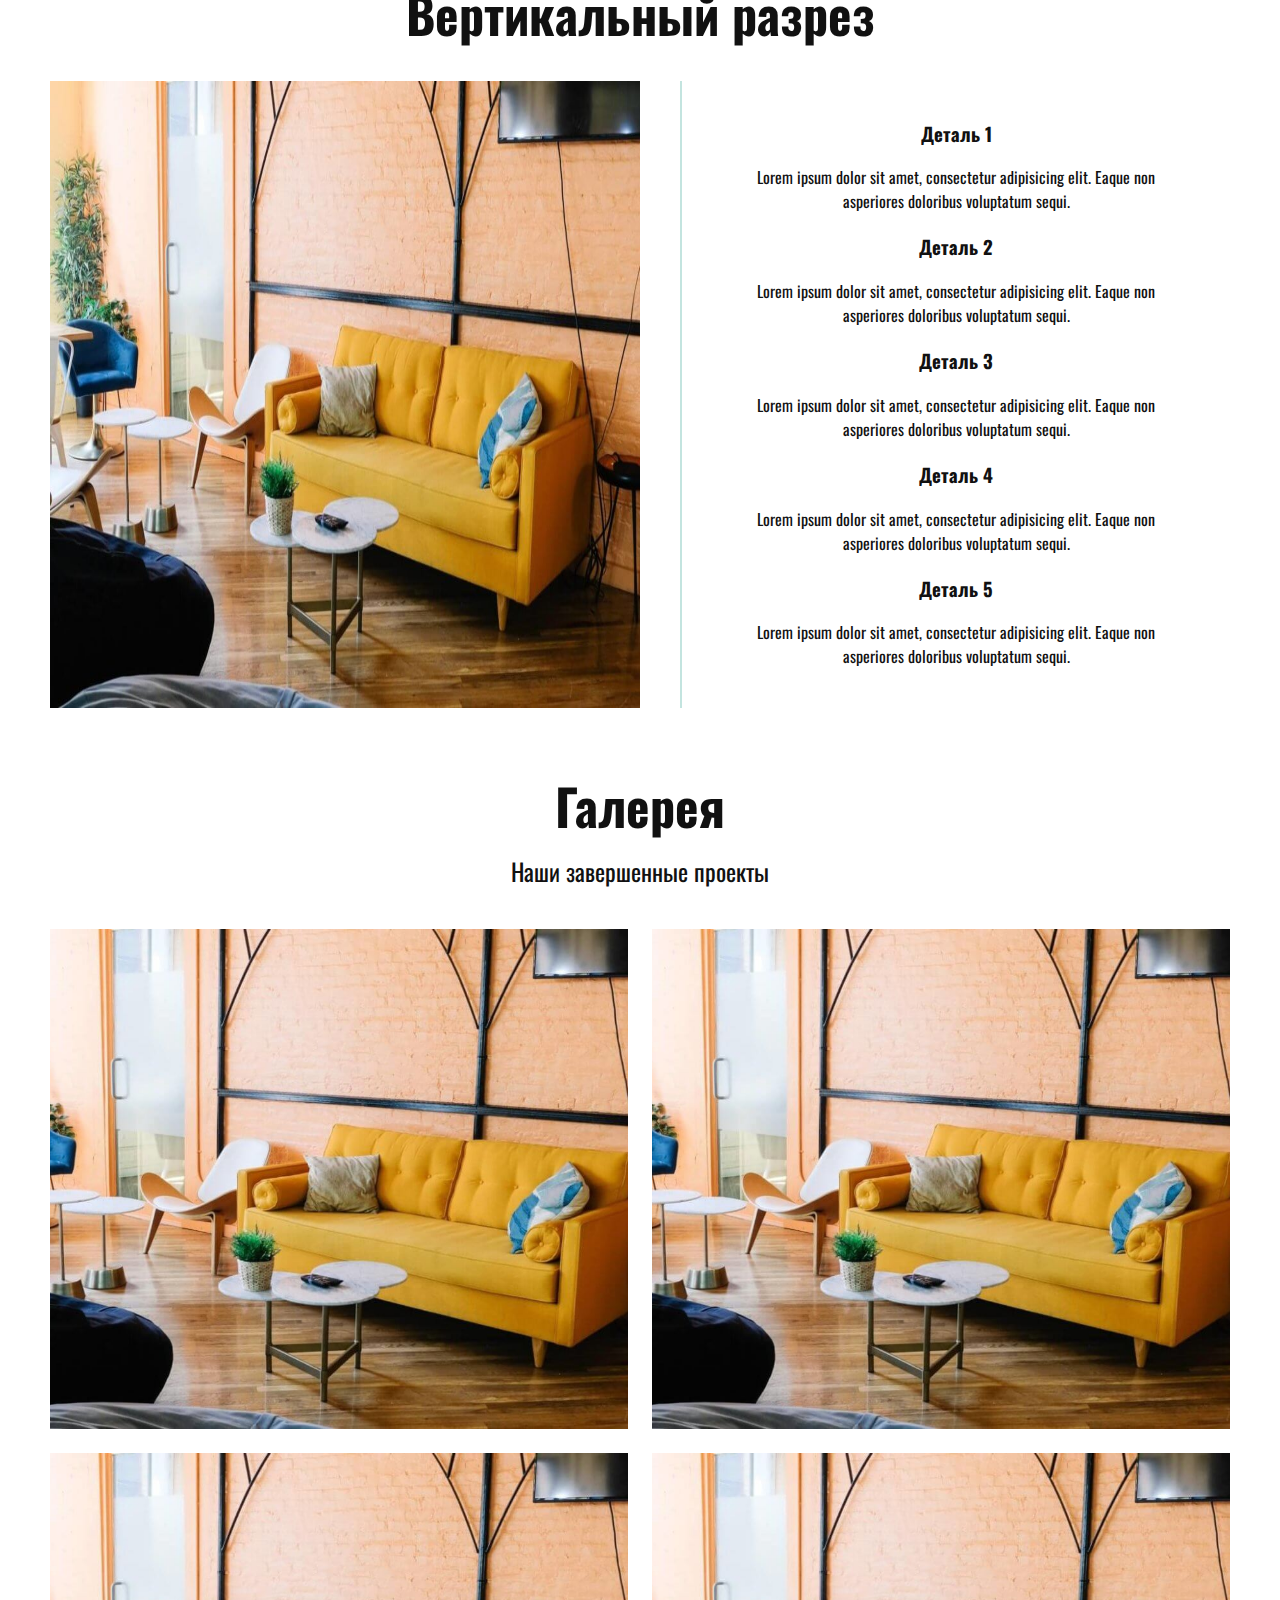
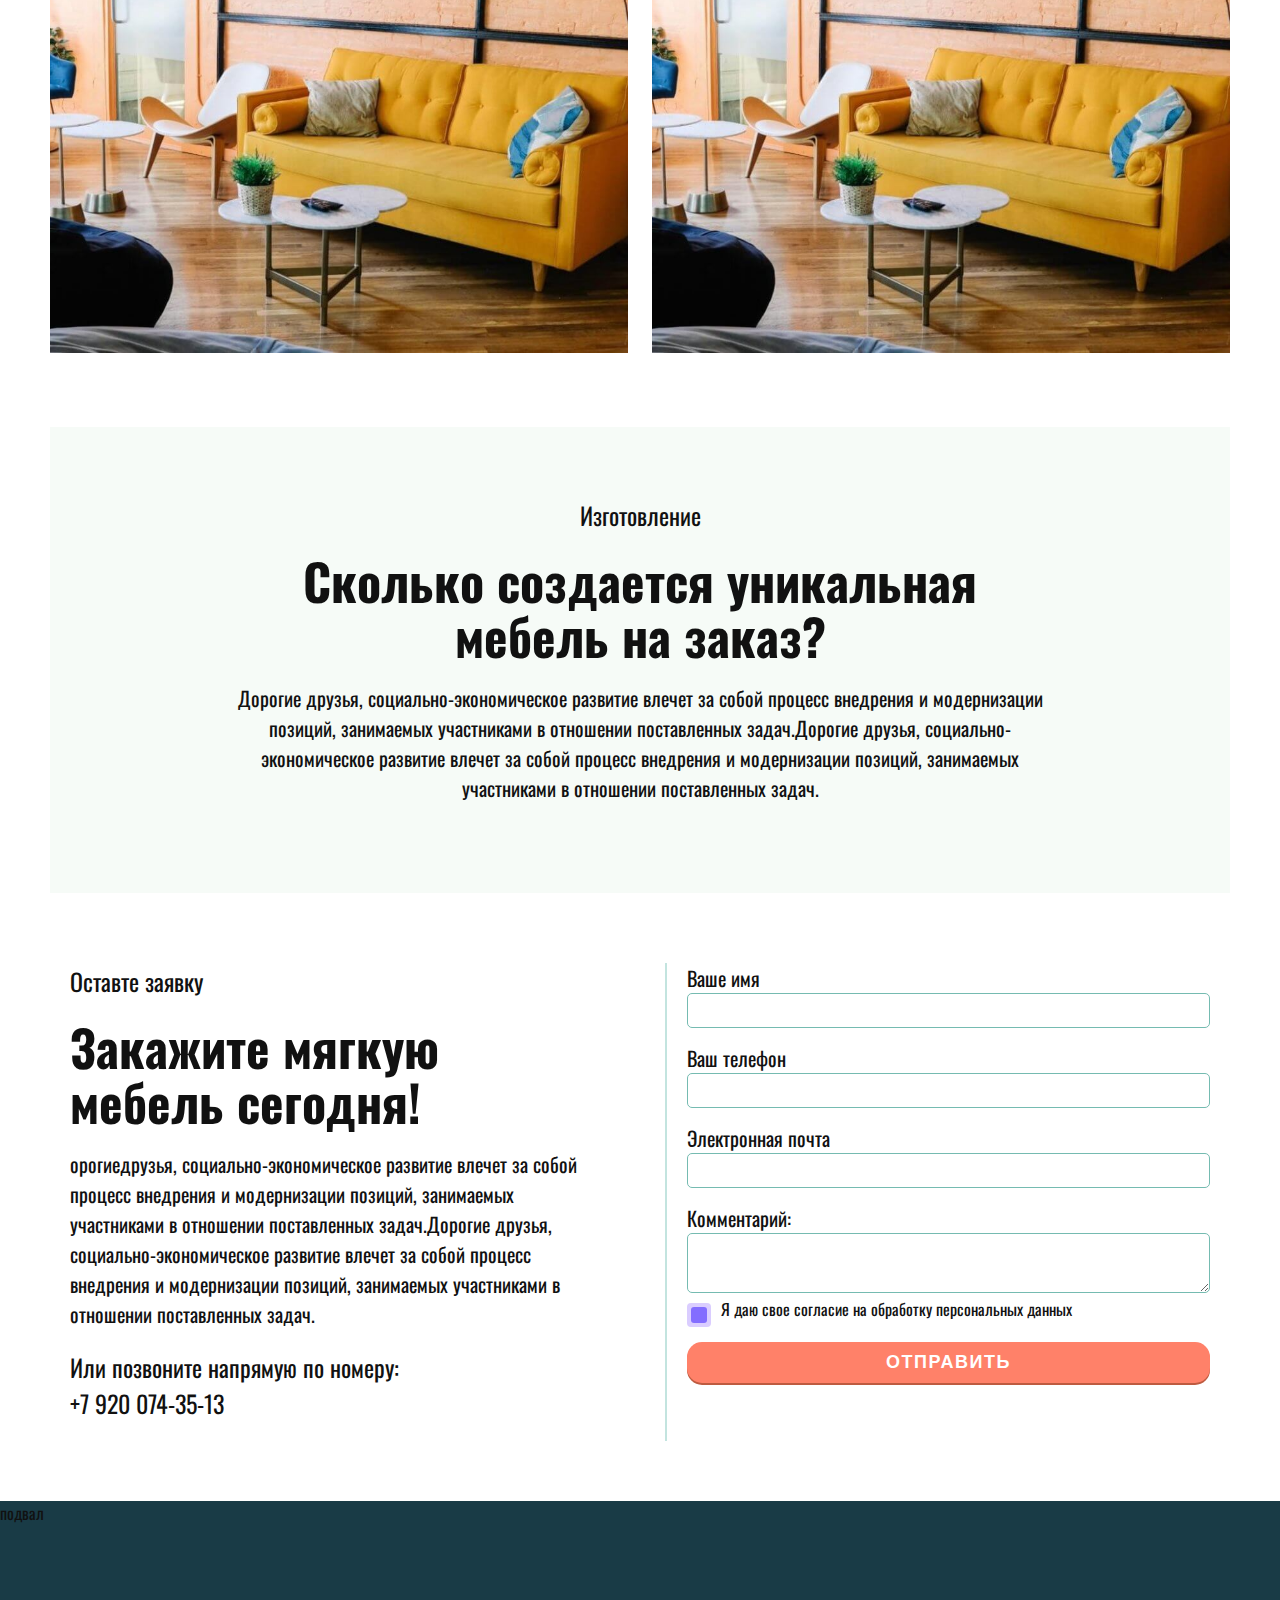
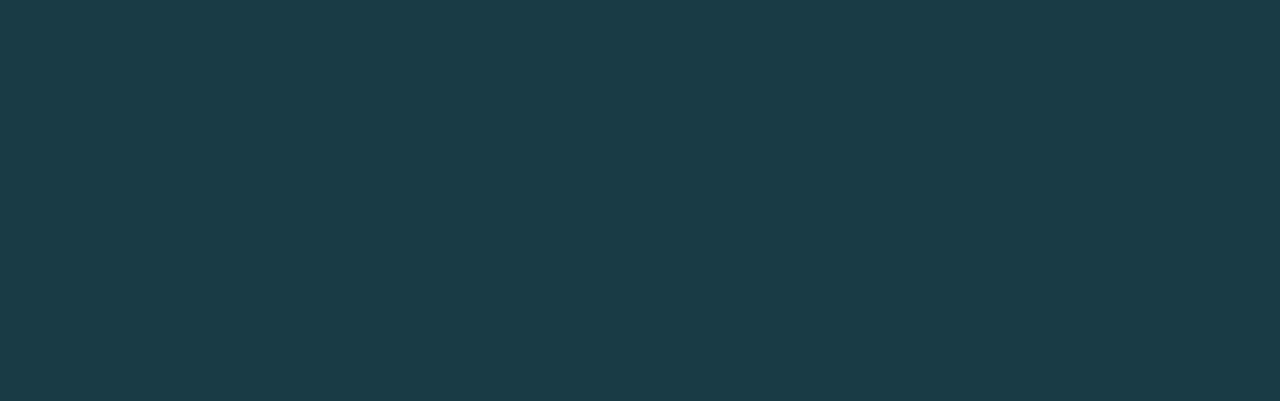
==== commit 6844644a: "Add files via upload" ====
--- a/index.html
+++ b/index.html
@@ -15,10 +15,11 @@
 <header class="header">
 	<div class="container">
 		<div class="header_body">
-			<a class="header_logo" href="index.html">
-				<img src="img/logo.png" alt="">
-				<h class="logo_name">Уникальная мебель</h>
-			</a>
+			<div class="logname">
+				<a class="header_logo" href="index.html"><img src="img/logoUnikaMebel_white.svg" alt=""></a>
+				<h3 class="logo_name">Уникальная мебель</h3>
+				
+			</div>
 
 			<div class="menu_burger">
 				<span></span>
@@ -74,7 +75,7 @@
 			
 		<div class="mebel">
 			<div class="divan">
-				<div class="mebel_img">divan_img</div>
+				<div class="mebel_img"></div>
 				<div class="mebel_text">
 					<p class="text_p">Диваны</p>
 					<h2 class="text_h">Удобные, удобные и удобные</h2>
@@ -96,13 +97,13 @@
 					 внедрения и модернизации позиций, занимаемых участниками в отношении поставленных задач.</p>
 					 <a href="bedroom.html" class="mebel_a_podrobnee">Узнать подробнее -> </a>
 				</div>
-				<div class="mebel_img">krovat_img</div>
+				<div class="mebel_img"></div>
 			</div>
 		</div>
 			
 		<div class="mebel">
 			<div class="kreslo">
-				<div class="mebel_img">kreslo_img</div>
+				<div class="mebel_img"></div>
 				<div class="mebel_text">
 					<p class="text_p">Кресла</p>
 					<h2 class="text_h">Удобные, удобные и удобные</h2>
@@ -124,13 +125,13 @@
 					 внедрения и модернизации позиций, занимаемых участниками в отношении поставленных задач.</p>
 					 <a href="pouf.html" class="mebel_a_podrobnee">Узнать подробнее -> </a>
 				</div>
-				<div class="mebel_img">puf_img</div>
+				<div class="mebel_img"></div>
 			</div>
 		</div>
 
 		<div class="mebel">
 			<div class="paneli">
-				<div class="mebel_img">paneli_img</div>
+				<div class="mebel_img"></div>
 				<div class="mebel_text">
 					<p class="text_p">Панели</p>
 					<h2 class="text_h">Удобные, удобные и удобные</h2>
@@ -260,11 +261,12 @@
 						орогиедрузья, социально-экономическое развитие влечет за собой процесс внедрения и модернизации позиций,
 						занимаемых участниками в отношении поставленных задач.Дорогие друзья, социально-экономическое развитие влечет за собой процесс
 					 внедрения и модернизации позиций, занимаемых участниками в отношении поставленных задач.</p>
+					<p class="text_p">Или позвоните напрямую по номеру: <br> +7 920 074-35-13</p>
 			</div>
 
 
 			<div class="forma_form">
-				<form action="#" class="form" id="form" method="post">
+				<form action="#" id="form" class="form_body"  method="post">
 					
 				
 					<label class="form_label" for="formName">Ваше имя</label>
@@ -279,11 +281,11 @@
 					<input class="form_input _req _email" id="formMail" type="text" name="mail">
 				
 					<label class="form_label" for="formComm">Комментарий:</label>
-					<textarea class="form_comm" id="formComm" name="comm" id="" cols="30" rows="3"></textarea>
+					<textarea class="form_comm" id="formComm" name="comm" cols="30" rows="3"></textarea>
 				 	
-					 <div>
-						<input class="checkbox _req" type="checkbox" value="yes" name="input_privat">
-						<label for="formSogl">Я даю свое согласие на обработку персональных данных</label>
+					 <div class="checkbox">
+						<input id="formAgr" class="checkbox_input _req" checked type="checkbox"  name="agr">
+						<label for="formAgr" class="checkbox_label"><span>Я даю свое согласие на обработку персональных данных</span></label>
 					 </div>
 					 
 					 <button type="submit" class="form_btn">Отправить</button>	
--- a/css.css
+++ b/css.css
@@ -67,8 +67,14 @@
 	align-items: center;
 	justify-content: space-between;
 }
+.logname{
+	display:flex;
+	align-items: center;
+
+}
 .header_logo{
-	display: flex;
+	height: 56px;
+	width: 56px;
 	text-decoration: none;
 	color: #fff;
 }
@@ -77,8 +83,9 @@
 	color: #fff;
 	font-size: 17px;
 	font-weight: 700;
-	margin-top: 16px;
-	margin-left: 20px;
+	margin: 0;
+	margin-left: 15px;
+
 }
 
 
@@ -202,8 +209,13 @@
 	}
 	.header_logo{
 		z-index: 3;
+		margin-left: 5px;
+		height: 46px;
+		width: 46px;
 	}
 	.logo_name{
+		align-items: center;
+
 	}
 }
 
@@ -551,18 +563,25 @@
 }
 
 .card_image img{
-	width: 24%;
+	width: 23%;
+	height: 180px;
 	object-fit: cover;
-	padding: 1%;
-}
+	margin: 0.5%;
+}
+.card_image img:hover{
+	z-index: 5;
+	opacity: 1;
+	background-color: rgba(25,59,70, 0.5);
+}
+
 @media (max-width: 991px){
 	.card_image img{
-		width: 32.5%;
+		width: 32%;
 	}
 }
 @media (max-width: 767px ){
 	.card_image img{
-		width: 49%;
+		width: 48%;
 	}
 }
 
@@ -585,8 +604,8 @@
 
 /*forma
 ==========================*/
-.forma{
-
+.forma *{
+	outline: none;
 }
 
 .forma_box{
@@ -604,9 +623,26 @@
 	border-left: 2px solid #C3E4DF;
 	padding: 0 20px;
 }
-.form{
+.form_body{
 	display: flex;
 	flex-direction: column;
+	position: relative;
+}
+.form_body::after{
+	content: '';
+	position: absolute;
+	width: 105%;
+	height: 105%;
+	top: -10px;
+	left: -10px;
+	background: rgba(50, 50, 50, 0.5) url("img/Spinner-0.7s-311px.gif") center / 100px no-repeat;
+	opacity: 0;
+	visibility: hidden;
+	transition: all 0.5s ease 0s;
+}
+.form_body._sending::after{
+	opacity: 1;
+	visibility: visible;
 }
 
 .form_label{
@@ -620,9 +656,59 @@
 	border: 1px solid #75BBB1;
 	border-radius: 5px;
 }
-/*.form_input._error{
-	border: 2px solid red;
-}*/
+.form_input._error{
+	box-shadow: 0 0 15px red;
+}
+
+.checkbox{
+
+}
+.checkbox._error .checkbox_label::before{
+	box-shadow: 0 0 15px red;
+}
+.checkbox_input{
+	display: none;
+}
+.checkbox_input:checked + .checkbox_label::after{
+	transform: scale(1);
+}
+.checkbox_label{
+	font-size: 16px;
+	line-height: 140%;
+	display: inline-flex;
+	align-items: center;
+	position: relative;
+	cursor: pointer;
+}
+.checkbox_label::before{
+	content: "";
+	align-self: flex-start;
+	flex:0 0 24px;
+	height: 24px;
+	background-color: #DACDFF;
+	border-radius: 4px;
+	margin: 10px 10px 0 0;
+}
+.checkbox_label::after{
+	transition: transform 0.2s ease 0s;
+	content: "";
+	width: 16px;
+	height: 16px;
+	position: absolute;
+	top: 14px;
+	left: 4px;
+	background-color: #836DFF;
+	border-radius: 3px;
+	transform: scale(0);
+}
+.checkbox_label a{
+	color: #836DFF;
+}
+.checkbox._error{
+
+}
+
+
 .form_comm{
 	height: 60px;
 	padding: 10px;
@@ -634,27 +720,42 @@
 }
 
 
+.form_input:focus{
+	box-shadow: 0 0 15px #3B596E;
+}
+.form_comm:focus{
+	box-shadow: 0 0 15px #3B596E;
+}
+
+
 .form_btn{
-	margin-top: 25px;
-	display: inline-block;
-	border: 0;
-	font-family: 'Oswald', sans-serif;
+	margin-top: 10px;
+	display: flex;
+	justify-content: center;
+	align-items: center;
+	padding: 10px;
+	cursor: pointer;
 	color: #fff;
-	font-weight: 600;
 	font-size: 18px;
-	padding: 10px 30px;
 	border-radius: 15px;
+	border:none;
 	background-color: #FF8169;
-	border: none;
-	vertical-align: top;
 	text-transform: uppercase;
-	cursor: pointer;
-	transition: background-color, transform .2s linear;
-	outline: none;
+	letter-spacing: 1.5px;
+	font-weight: 700;
+	box-shadow: 0 2px 0 #BE5B40;
+	transition: background-color 0.2s ease 0s;
+	transition: top 0.1s ease-out 0s;
+	position: relative;
+	top: 0;
 }
 .form_btn:hover{
 	background-color: #FF6B4D;
-	transform: scale(1.03);
+	top: -2px;
+}
+.form_btn:active{
+	top: 3px;
+	box-shadow: 0 1px 0 #BE5B40;
 }
 
 @media (max-width: 767px){
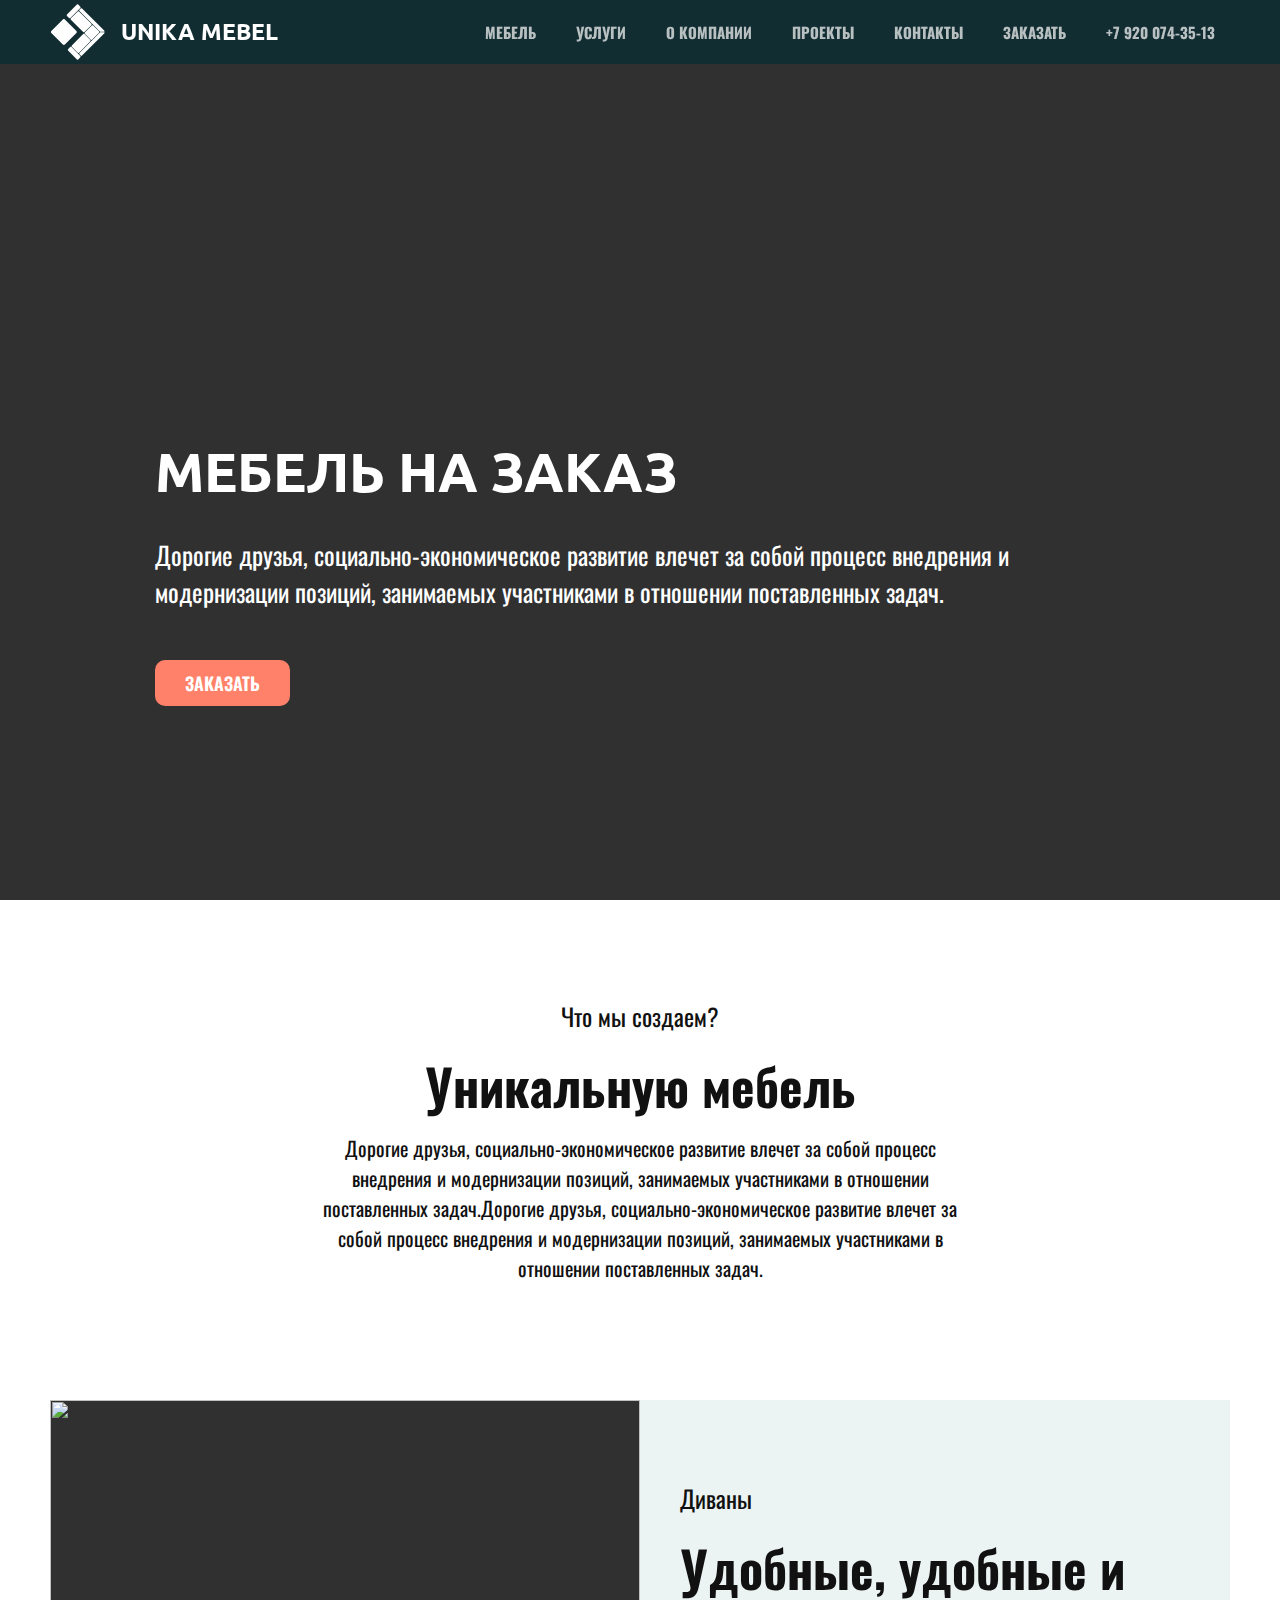
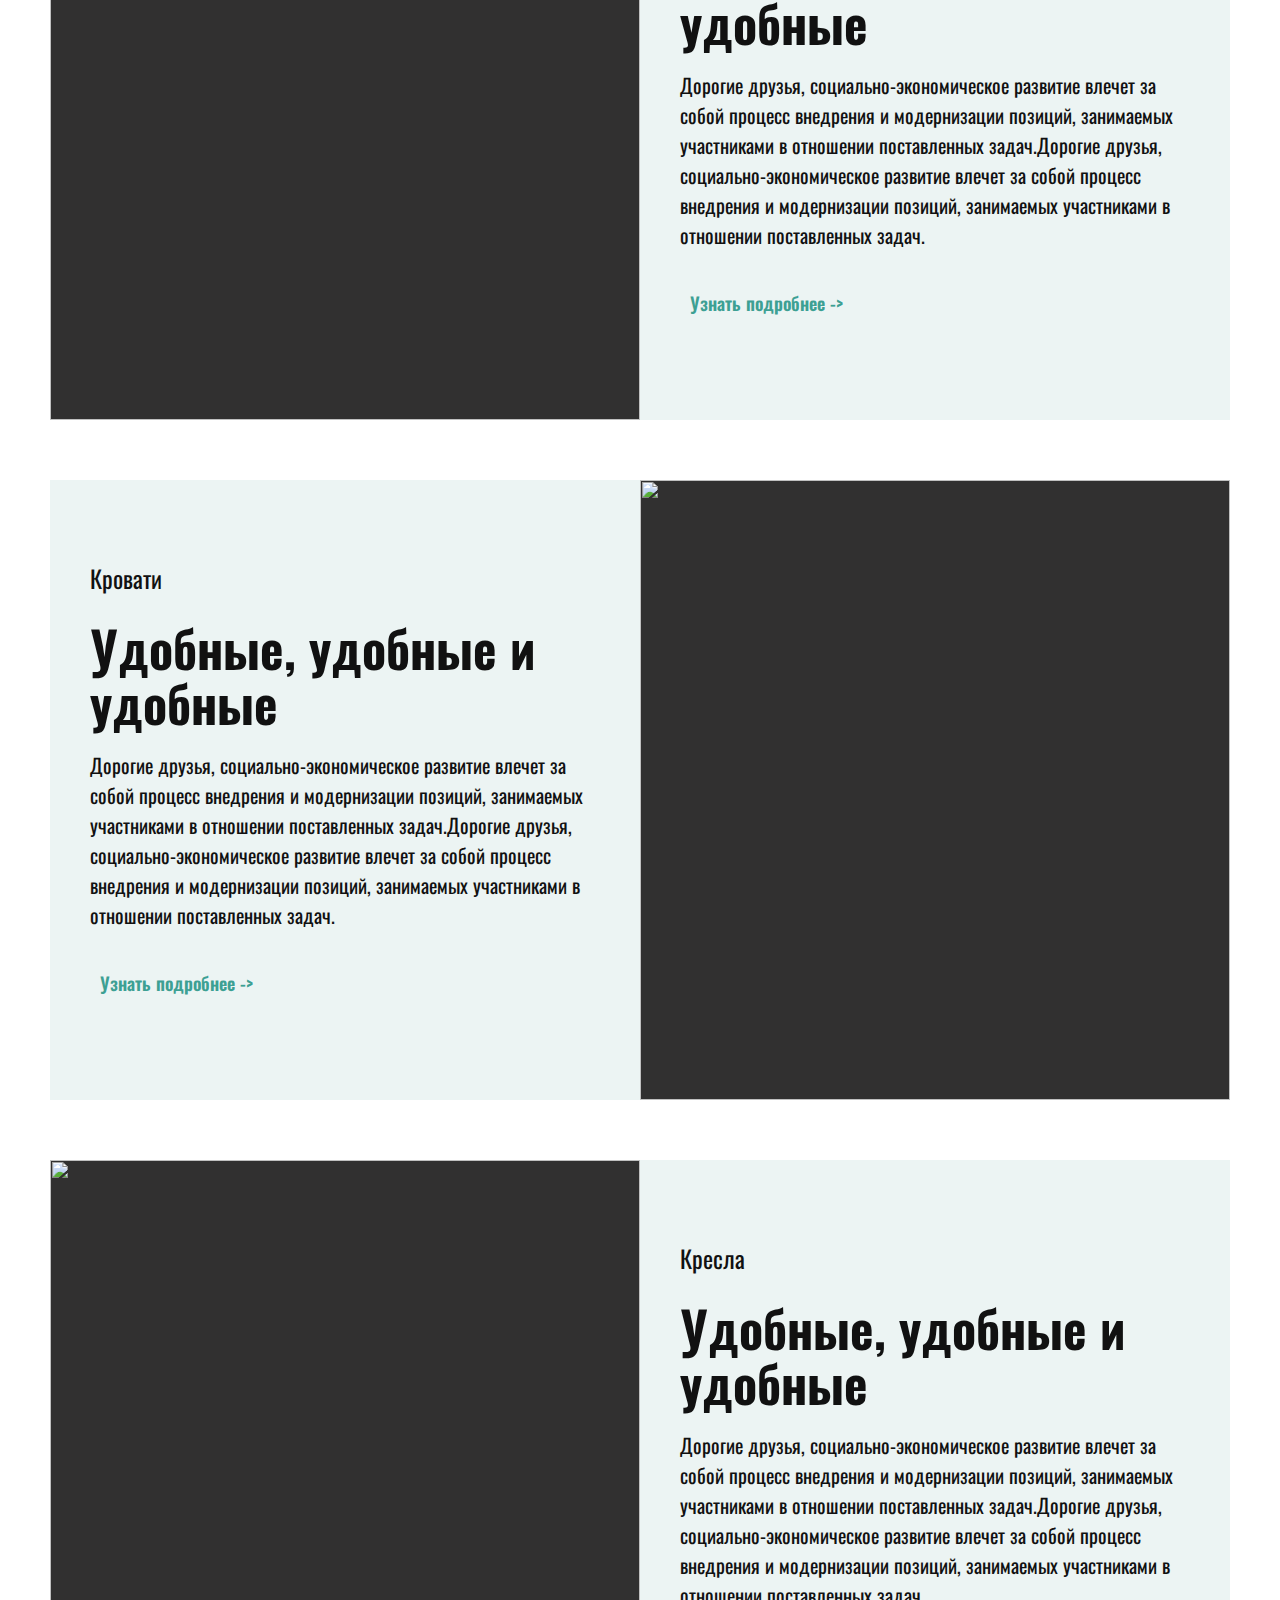
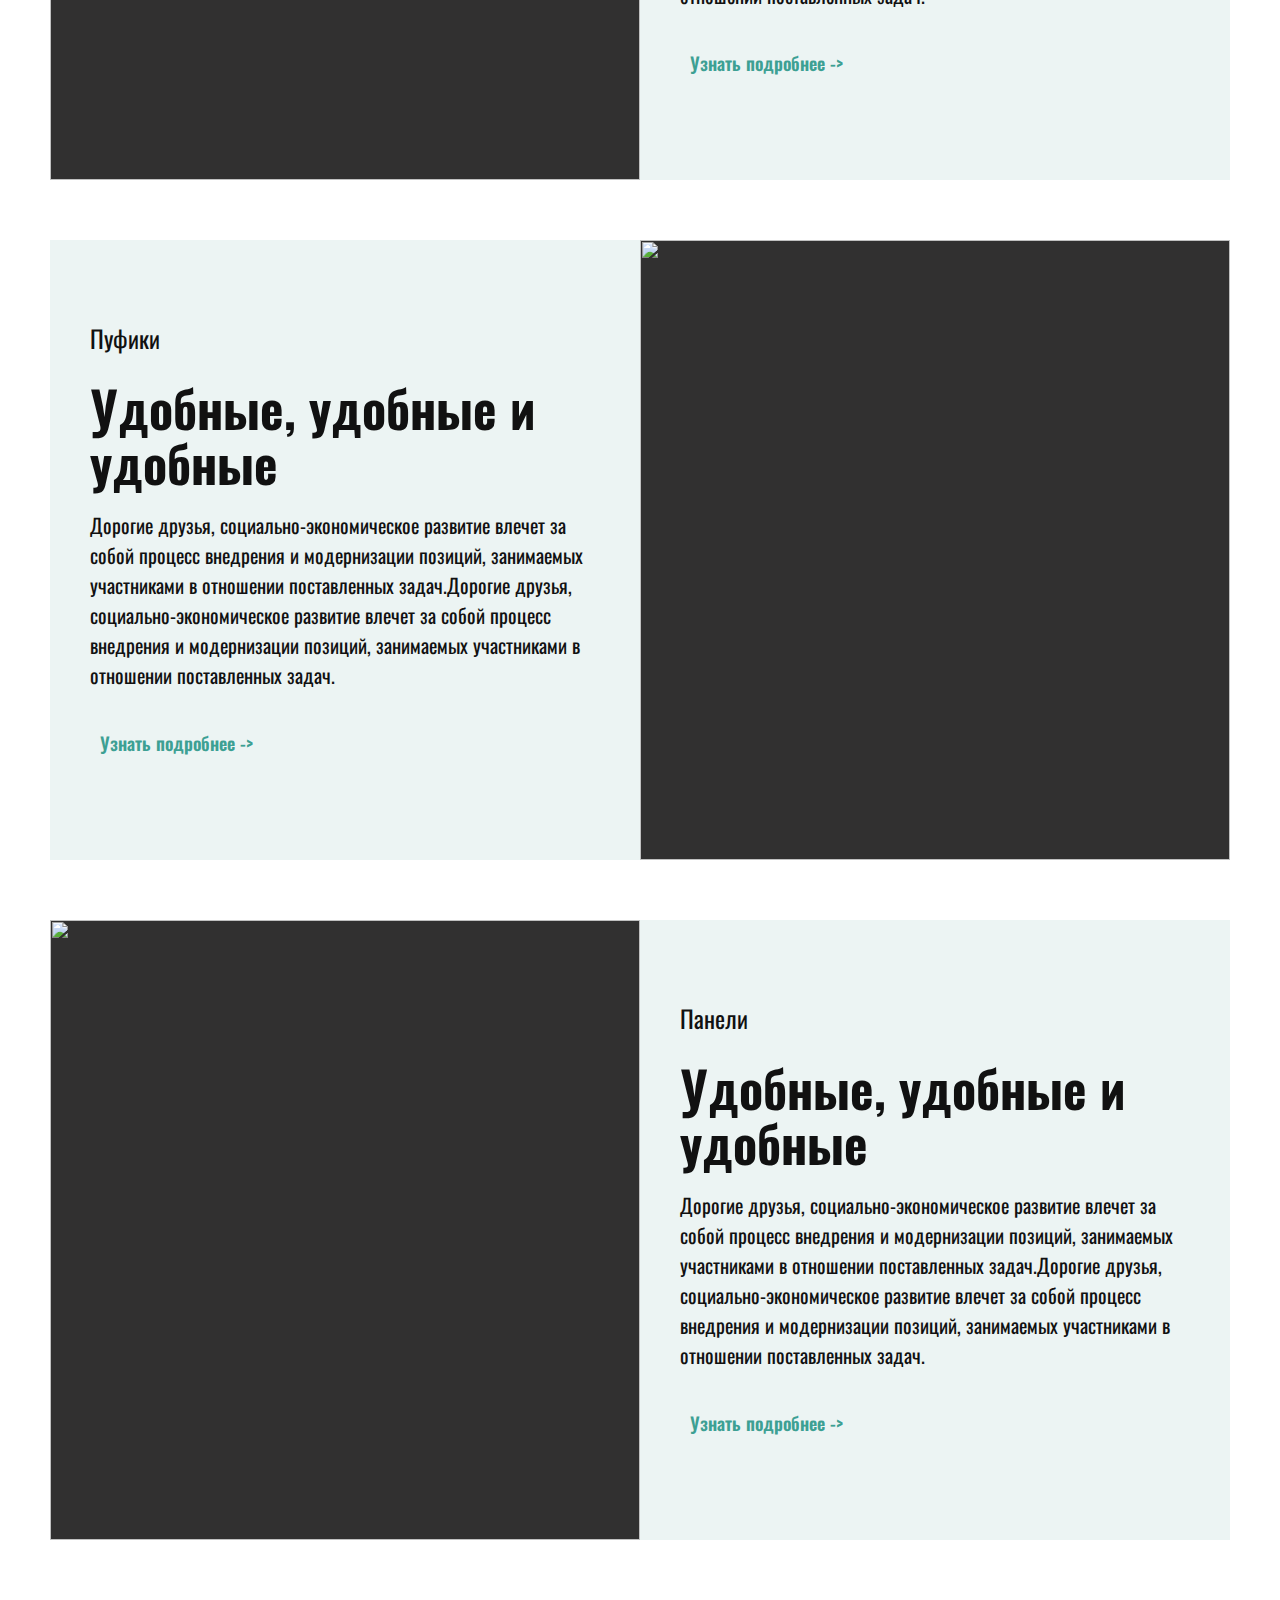
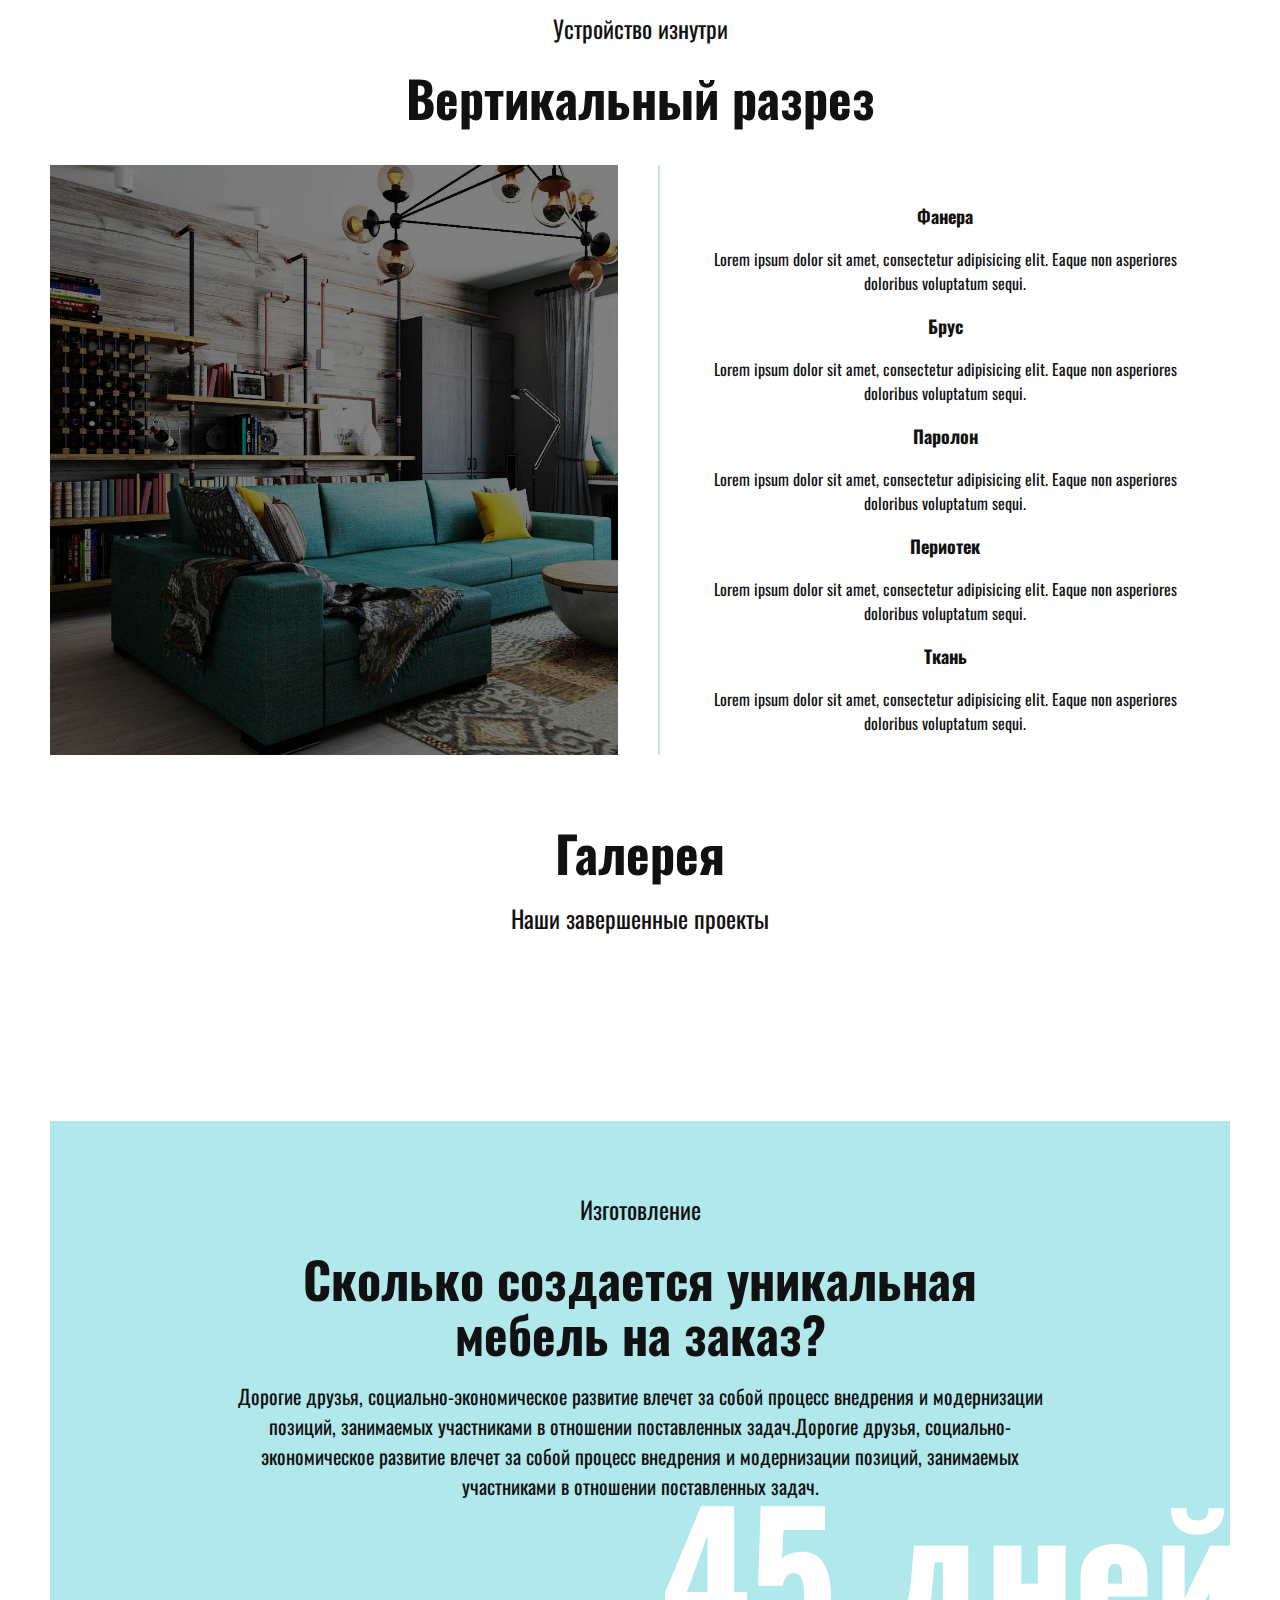
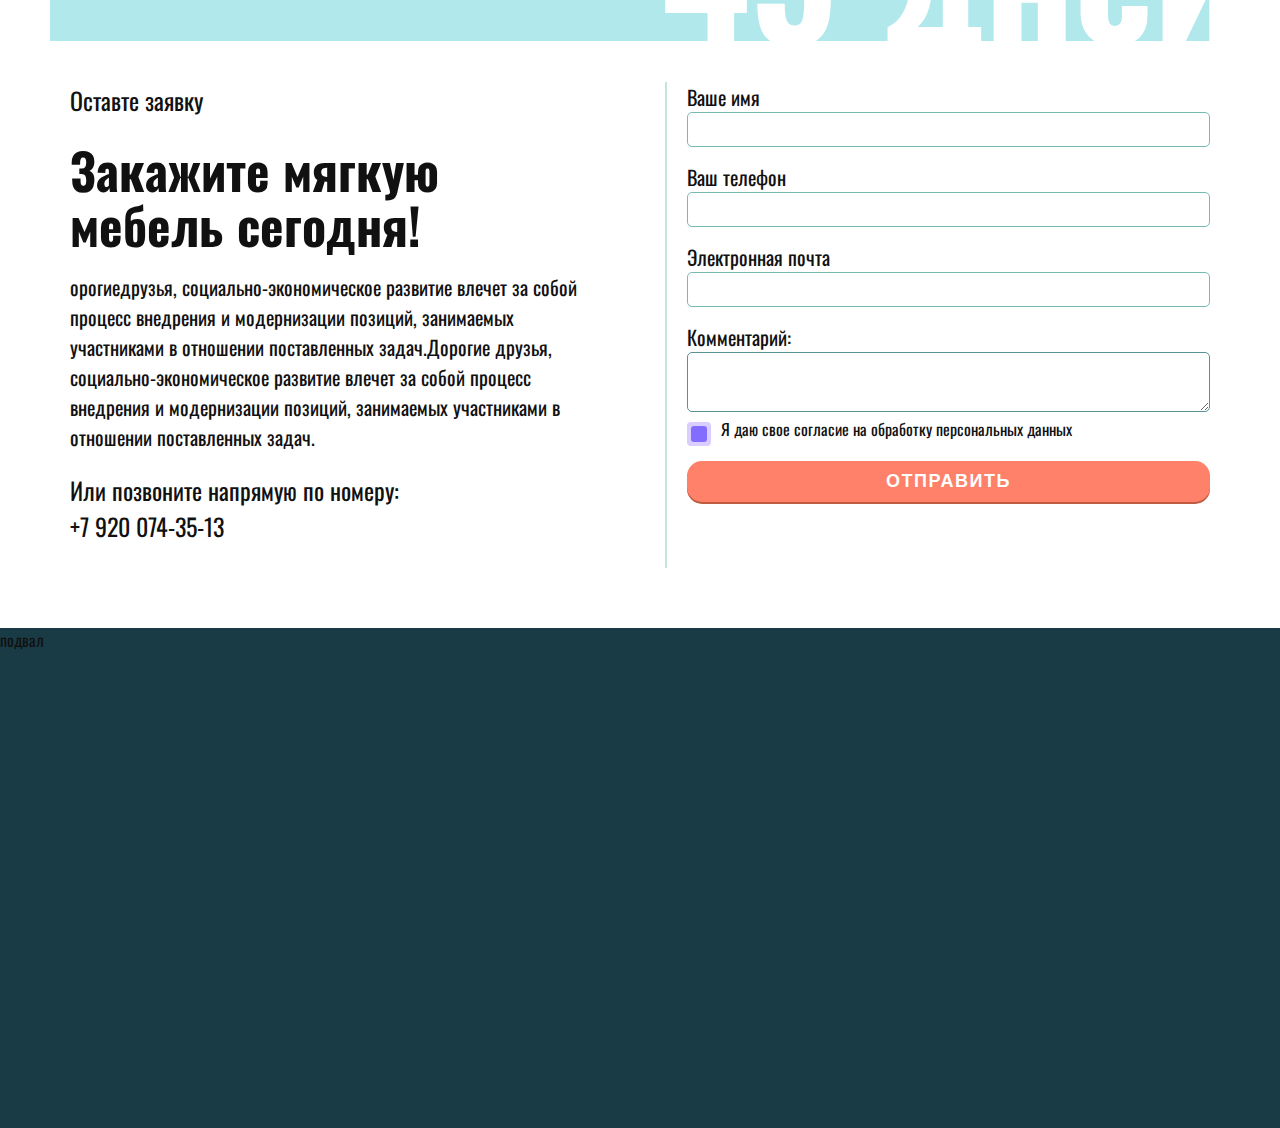
==== commit 8f412113: "Add files via upload" ====
--- a/index.html
+++ b/index.html
@@ -2,10 +2,11 @@
 <html lang="ru">
 <head>
 	<meta charset="UTF-8">
+	<link rel="shortcut icon" href="img/logoUnikaMebel.svg" type="image/x-icon">
 	<link rel="stylesheet" href="css.css">
 	<link href="https://fonts.googleapis.com/css2?family=Oswald:wght@200;300;400;600;700&family=Ubuntu:wght@400;700&display=swap" rel="stylesheet">
 	<meta name="viewport" content="width=device-width, initial-scale=1.0">
-	<title>новый №3</title>
+	<title>Unika Mebel</title>
 </head>
 
 <body>
@@ -17,7 +18,7 @@
 		<div class="header_body">
 			<div class="logname">
 				<a class="header_logo" href="index.html"><img src="img/logoUnikaMebel_white.svg" alt=""></a>
-				<h3 class="logo_name">Уникальная мебель</h3>
+				<h3 class="logo_name">UNIKA MEBEL</h3>
 				
 			</div>
 
@@ -31,7 +32,7 @@
 				<a class="nav_link" href="about.html">о компании</a>
 				<a class="nav_link" href="gallery.html">проекты</a>
 				<a class="nav_link" href="contact.html">контакты</a>
-				<a class="nav_link" href="#">заказать</a>
+				<a class="nav_link" href="#sec_form" onclick="slowScroll('#sec_form')">заказать</a>
 				<a class="nav_link" href="tel:+79200743513">+7 920 074-35-13</a>
 			</nav>
 		</div>
@@ -47,8 +48,8 @@
 			<div class="intro_inner">
 				<h1 class="intro_h1">мебель на заказ</h1>
 				<p class="intro_p">Дорогие друзья, социально-экономическое развитие влечет за собой процесс внедрения и модернизации позиций,
-				 занимаемых участниками в отношении поставленных задач.</p>
-				<button class="btn" type="button"> заказать </button>
+				 занимаемых участниками в отношении поставленных задач.</p> 
+				<a class="btn" href="#sec_form" onclick="slowScroll('#sec_form')">заказать</a> 
 			</div>		
 		</div>
 	</div>
@@ -75,7 +76,9 @@
 			
 		<div class="mebel">
 			<div class="divan">
-				<div class="mebel_img"></div>
+				<div class="mebel_img">
+					<img src="img/hero/5b8ee4c11ea96d645742bd3e26c85546.jpg" alt="">
+				</div>
 				<div class="mebel_text">
 					<p class="text_p">Диваны</p>
 					<h2 class="text_h">Удобные, удобные и удобные</h2>
@@ -97,13 +100,17 @@
 					 внедрения и модернизации позиций, занимаемых участниками в отношении поставленных задач.</p>
 					 <a href="bedroom.html" class="mebel_a_podrobnee">Узнать подробнее -> </a>
 				</div>
-				<div class="mebel_img"></div>
+				<div class="mebel_img">
+					<img src="img/hero/421c0ada68e4b73290845f9229f38a85.jpg" alt="">
+				</div>
 			</div>
 		</div>
 			
 		<div class="mebel">
 			<div class="kreslo">
-				<div class="mebel_img"></div>
+				<div class="mebel_img">
+					<img src="img/hero/Angliyskoe-kreslo-v-interere-1.png" alt="">
+				</div>
 				<div class="mebel_text">
 					<p class="text_p">Кресла</p>
 					<h2 class="text_h">Удобные, удобные и удобные</h2>
@@ -125,13 +132,17 @@
 					 внедрения и модернизации позиций, занимаемых участниками в отношении поставленных задач.</p>
 					 <a href="pouf.html" class="mebel_a_podrobnee">Узнать подробнее -> </a>
 				</div>
-				<div class="mebel_img"></div>
+				<div class="mebel_img">
+					<img src="img/hero/vdohnovlyauwaya-rezidenciya-v-londone-2.jpg" alt="">
+				</div>
 			</div>
 		</div>
 
 		<div class="mebel">
 			<div class="paneli">
-				<div class="mebel_img"></div>
+				<div class="mebel_img">
+					<img src="img/hero/Lovely-Contemporary-Bedroom-Designs-For-Your-New-Home41.jpg" alt="">
+				</div>
 				<div class="mebel_text">
 					<p class="text_p">Панели</p>
 					<h2 class="text_h">Удобные, удобные и удобные</h2>
@@ -157,27 +168,26 @@
 
 	<div class="srez">
 		
-		<img class="srez_img" src="img/мебель-на-з.jpg" alt="srez">
+		<div class="srez_img">
+			<img src="img/hero1.jpg" alt="">
+		</div>
 
 		<div class="srez_text">
 
-			<div>
-				<h3>Деталь 1</h3>
-				<p class="srez_p">Lorem ipsum dolor sit amet, consectetur adipisicing elit. Eaque non asperiores doloribus voluptatum sequi. </p>
-
-				<h3>Деталь 2</h3>
-				<p class="srez_p">Lorem ipsum dolor sit amet, consectetur adipisicing elit. Eaque non asperiores doloribus voluptatum sequi. </p>
-
-				<h3>Деталь 3</h3>
-				<p class="srez_p">Lorem ipsum dolor sit amet, consectetur adipisicing elit. Eaque non asperiores doloribus voluptatum sequi. </p>
-
-				<h3>Деталь 4</h3>
-				<p class="srez_p">Lorem ipsum dolor sit amet, consectetur adipisicing elit. Eaque non asperiores doloribus voluptatum sequi. </p>
-
-				<h3>Деталь 5</h3>
-				<p class="srez_p">Lorem ipsum dolor sit amet, consectetur adipisicing elit. Eaque non asperiores doloribus voluptatum sequi. </p>
-			</div>
-		
+				<h3>Фанера</h3>
+				<p class="srez_p">Lorem ipsum dolor sit amet, consectetur adipisicing elit. Eaque non asperiores doloribus voluptatum sequi. </p>
+
+				<h3>Брус</h3>
+				<p class="srez_p">Lorem ipsum dolor sit amet, consectetur adipisicing elit. Eaque non asperiores doloribus voluptatum sequi. </p>
+
+				<h3>Паролон</h3>
+				<p class="srez_p">Lorem ipsum dolor sit amet, consectetur adipisicing elit. Eaque non asperiores doloribus voluptatum sequi. </p>
+
+				<h3>Периотек</h3>
+				<p class="srez_p">Lorem ipsum dolor sit amet, consectetur adipisicing elit. Eaque non asperiores doloribus voluptatum sequi. </p>
+
+				<h3>Ткань</h3>
+				<p class="srez_p">Lorem ipsum dolor sit amet, consectetur adipisicing elit. Eaque non asperiores doloribus voluptatum sequi. </p>
 		</div>
 
 	</div>
@@ -194,29 +204,27 @@
 
 		<div class="galery">
 
+		<div class="galery_a">
+				<h2>Мебель в гостинную</h2>
+			<a  href="gallery.html">
+				<img src="img/hero/3.jpg" alt="">
+			</a>
+		</div>
+
+
 			<a class="galery_a" href="gallery.html">
-				<div class="galery_cont">
-					<h2 class="">мебель в гостиную</h2>
-				</div>
+				<img src="img/hero/3.jpg" alt="">
 			</a>
 
-			<a class="galery_a" href="gallery.html">	
-				<div class="galery_cont">
-					<h2 class="">мебель в спальню</h2>
-				</div>
+			<a class="galery_a" href="gallery.html">
+				<img src="img/hero/3.jpg" alt="">
 			</a>
 
-			<a class="galery_a" href="gallery.html">	
-				<div class="galery_cont">
-					<h2 class="">мебель в прихожую</h2>
-				</div>
+			<a class="galery_a" href="gallery.html">
+				<img src="img/hero/3.jpg" alt="">
 			</a>
 
-			<a class="galery_a" href="gallery.html">	
-				<div class="galery_cont">
-					<h2 class="">мебель на кухню</h2>
-				</div>
-			</a>
+			
 
 		</div>
 
@@ -235,8 +243,10 @@
 <!--time-dev
 ==========================-->
 <div class="time">
-	<div class="container">
+	<div class="container" >
+
 		<div class="time_dev">
+
 			<div class="time_text">
 				<p class="text_p">Изготовление</p>
 				<h2 class="text_h">Сколько создается уникальная мебель на заказ?</h2>
@@ -244,15 +254,18 @@
 			 	занимаемых участниками в отношении поставленных задач.Дорогие друзья, социально-экономическое развитие влечет за собой процесс
 			 	внедрения и модернизации позиций, занимаемых участниками в отношении поставленных задач.</p>
 			</div>
-		</div>
+
+		</div>
+			<h4 class="time45">45 дней</h4>
+
 	</div>
 </div>
 <!--forma
 ==========================-->
-<div class="forma">
+<div class="forma" id="sec_form">
 	<div class="container">
 
-		<div class="forma_box">
+		<div class="forma_box" >
 
 			<div class="forma_text">
 				<p class="text_p">Оставте заявку</p>
@@ -303,6 +316,7 @@
 	подвал
 </footer>
 
+
 <script src="https://code.jquery.com/jquery-3.4.1.slim.min.js"></script>
 <script src="js/js.js"></script>
 <script src="js/form.js"></script>
--- a/css.css
+++ b/css.css
@@ -55,7 +55,7 @@
 	left: 0;
 	width: 100%;
 	height: 100%;
-	background-color: rgba(25,59,70, 0.7);
+	background-color: rgba(11,45,51, 0.8);
 
 }
 
@@ -80,10 +80,12 @@
 }
 
 .logo_name{
+	font-family: 'Ubuntu',  sans-serif;
 	color: #fff;
-	font-size: 17px;
+	font-size: 23px;
 	font-weight: 700;
 	margin: 0;
+	text-transform: uppercase;
 	margin-left: 15px;
 
 }
@@ -120,7 +122,7 @@
 
 @media (max-width: 991px){
 	.nav{
-		font-size: 13px;
+		font-size: 12px;
 	}
 	.nav_link{
 		margin-left: 20px;
@@ -228,13 +230,13 @@
 	justify-content: center;
 	height: 100vh;
 	padding-top: 80px;
-	background: #313030 url(img/hero1.jpg) center no-repeat;
+	background: #313030 url(img/hero/3.jpg) center no-repeat;
 	background-size: cover;
 }
 
 .intro_inner{
 	max-width: 970px;
-
+	margin-top: 160px;
 }
 
 .intro_h1{
@@ -264,6 +266,7 @@
 	border-radius: 10px;
 	background-color:  #FF8169;
 	border: none;
+	text-decoration: none;
 	vertical-align: top;
 	text-transform: uppercase;
 	cursor: pointer;
@@ -313,7 +316,7 @@
 /*work
 ==========================*/
 .work{
-	height: 420px;
+	height: 500px;
 	display: flex;
 	flex-direction: column;
 	justify-content: center;
@@ -376,15 +379,20 @@
 .mebel_img{
 	width: 50%;
 	height: 620px;
-	background: url(img/мебель-на-з.jpg) center / cover no-repeat;
+	background: #313030 center / cover no-repeat;
 	justify-content: flex-end;
+}
+.mebel_img img{
+	width: 100%;
+	height: 100%;
+	object-fit:cover;
 }
 
 .mebel_a_podrobnee{
 	display: inline-block;
-	color: #2A3B61;
+	color: #3DA093;
 	font-size: 18px;
-	font-weight: 500;
+	font-weight: 600;
 	text-decoration: none;
 	margin-top: 20px;
 	margin-left: 10px;
@@ -392,7 +400,7 @@
 
 }
 .mebel_a_podrobnee:hover{
-	color: #061840;
+	color: #83E7D9;
 	transform:scale(1.1,1.1);
 }
 
@@ -476,21 +484,32 @@
 }
 
 .srez_img{
-	display: flex;
+	height: 590px;
 	width: 50%;
+	object-fit:cover;
 	margin-right: 40px;
-
-}
+	overflow: hidden;
+}
+
+.srez_img img{
+	height: 100%;
+}
+
 .srez_text{
+	display: flex;
 	border-left: 2px solid #C3E4DF;
 	padding: 20px 50px;
 	width: 50%;
+	flex-direction:column;
 	justify-content: center;
 	text-align: center;
 
 }
-p{
-	margin-bottom: 20px;
+.srez_text h3{
+	font-size: 18px;
+}
+.srez_text p{
+	margin: 0;
 }
 
 @media (max-width: 767px ){
@@ -498,7 +517,9 @@
 		flex-direction: column;
 	}
 	.srez_img{
-		width: 100%;
+		height: 400px;
+		width: 100%;
+
 	}
 	.srez_text{
 		width: 100%;
@@ -523,26 +544,39 @@
 }
 .galery_a{
 	width: 49%;
-	height: 500px;
 	margin-bottom: 2%;
 	text-decoration: none;	
-	background: url(img/мебель-на-з.jpg) center / cover no-repeat;
-}
-
-.galery_cont{
-	height: 100%;
-	text-transform: uppercase;
-	display: flex;
-	color: #fff;
+	overflow: hidden;
+	position: relative;
+}
+
+.galery_a h2{
+	opacity: 0;
 	justify-content: center;
 	align-items: center;
-	background-color: rgba(25,59,70, 0.5);
-	opacity: 0;
-	transition: opacity 0.2s linear;
-}
-.galery_cont:hover{
-	opacity: 1;
-}
+	font-size: 20px;
+	color: #fff;
+	position: absolute;
+}
+
+.galery_a img{
+	width: 100%;
+	transition:transform 1s ease-out 0s;
+}
+
+.galery_a img:hover{
+	transform: scale(1.05);
+	background: rgba(0,0,0, 0.5);
+}
+
+
+
+
+
+
+
+
+
 @media (max-width: 767px ){
 	.galery{
 		flex-direction: column;
@@ -567,11 +601,10 @@
 	height: 180px;
 	object-fit: cover;
 	margin: 0.5%;
+	transition: transform .5s ease-out 0s;
 }
 .card_image img:hover{
-	z-index: 5;
-	opacity: 1;
-	background-color: rgba(25,59,70, 0.5);
+	transform: scale(1.05);
 }
 
 @media (max-width: 991px){
@@ -588,18 +621,38 @@
 /*time-dev
 ==========================*/
 .time_dev{
-	background-color: #F6FBF7;
+	background-color: #B0E8EB;
 	height: 100%;
 	display: block;
 	justify-content: center;
 	text-align: center;
-	margin-bottom: 70px;	
-}
+	padding-bottom: 50px;
+	margin-bottom: 100px;
+}
+
 .time_text{
 	padding: 70px 0;
 	width: 70%;
 	max-width: 970px;
 	margin: 0 auto;
+}
+
+.time45{
+	display: flex;
+	font-size: 170px;
+	color: #fff;
+	justify-content:flex-end;
+	margin: -300px -10px -11px 0;
+}
+@media (max-width: 767px ){
+	.time45{
+		font-size: 110px;
+		margin: -230px -10px 0px 0;
+	}
+	.time_dev{
+		padding-bottom: 0px;
+		margin-bottom: 100px;
+	}
 }
 
 /*forma
@@ -714,7 +767,7 @@
 	padding: 10px;
 	font-size: 20px;
 	color: #000;
-	border: 1px solid #75BBB1;
+	border: 1px solid #589293;
 	border-radius: 5px;
 	resize: vertical;
 }
@@ -782,7 +835,7 @@
 	width: 49%;
 	margin-right: 20px;
 	padding-left: 15px;
-	border-left: 2px solid #C3E4DF;
+	border-left: 2px solid #589293;
 }
 
 .cont_maps{
